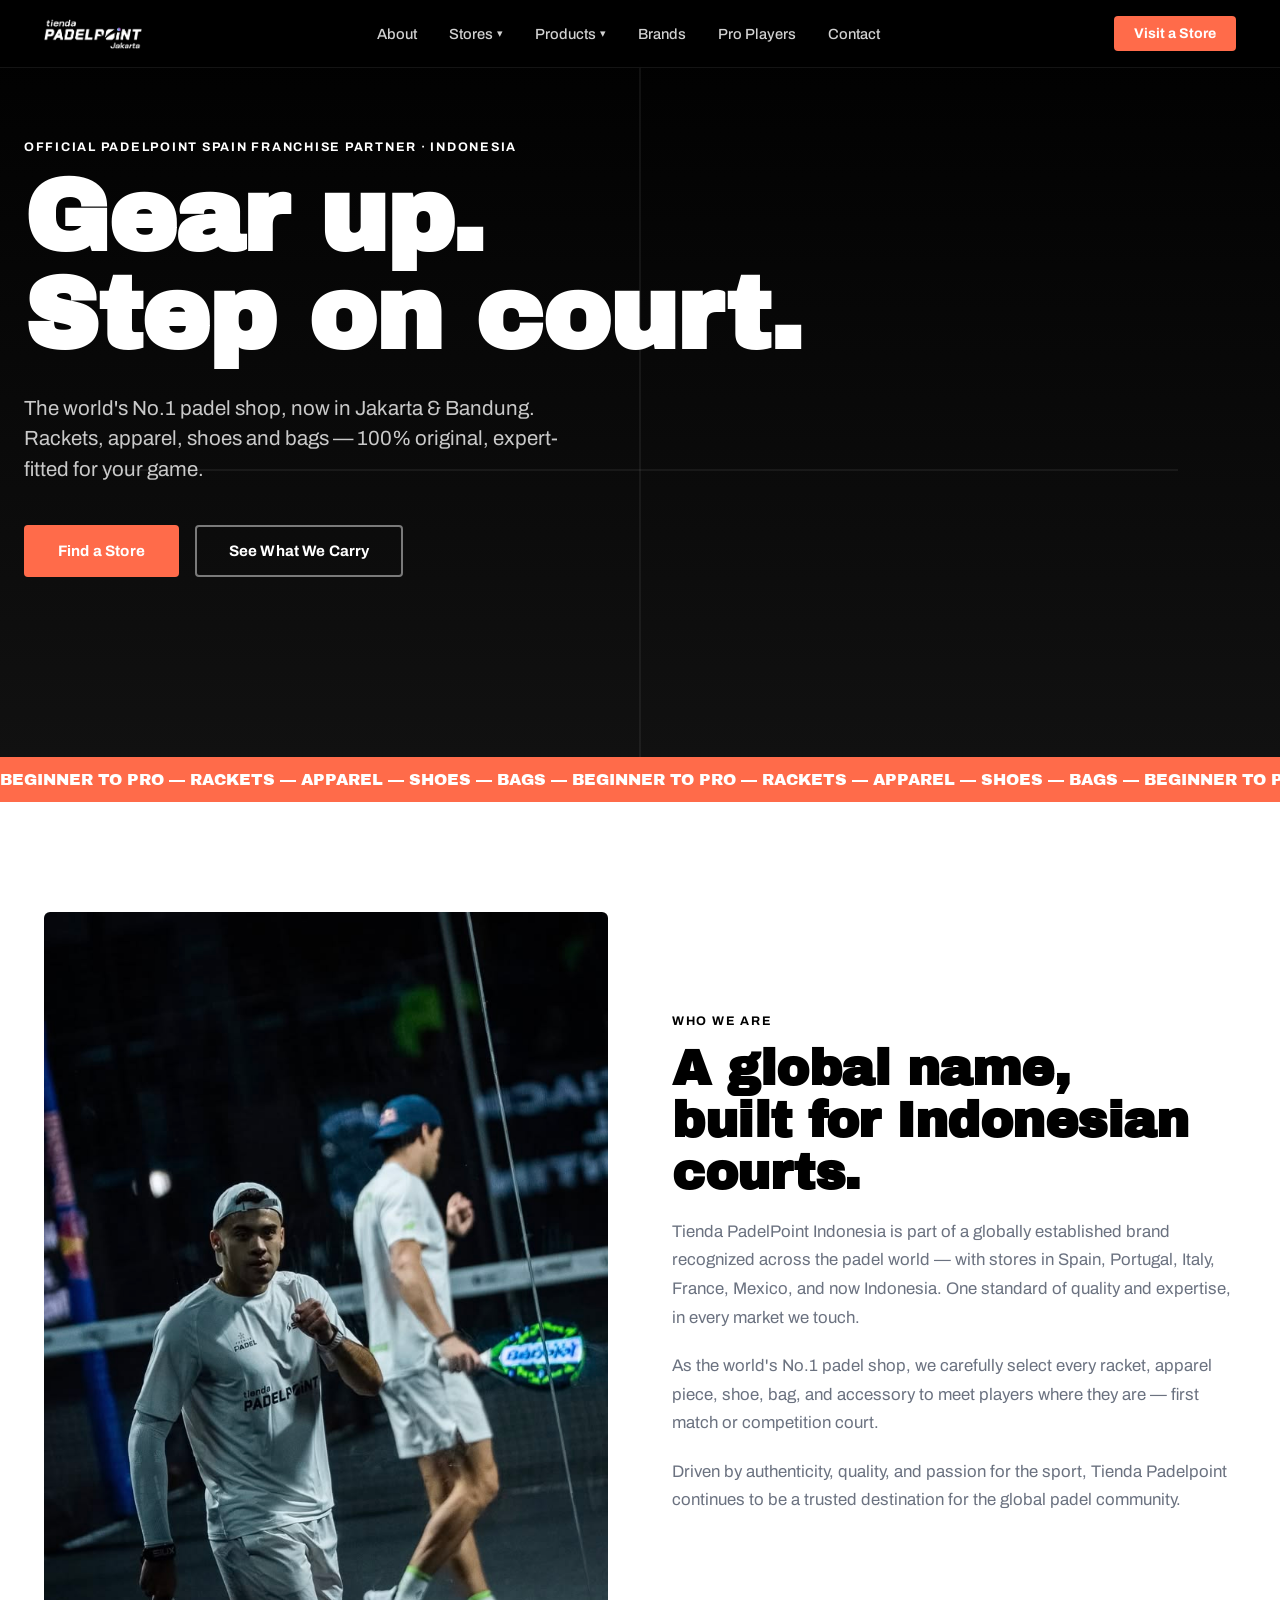
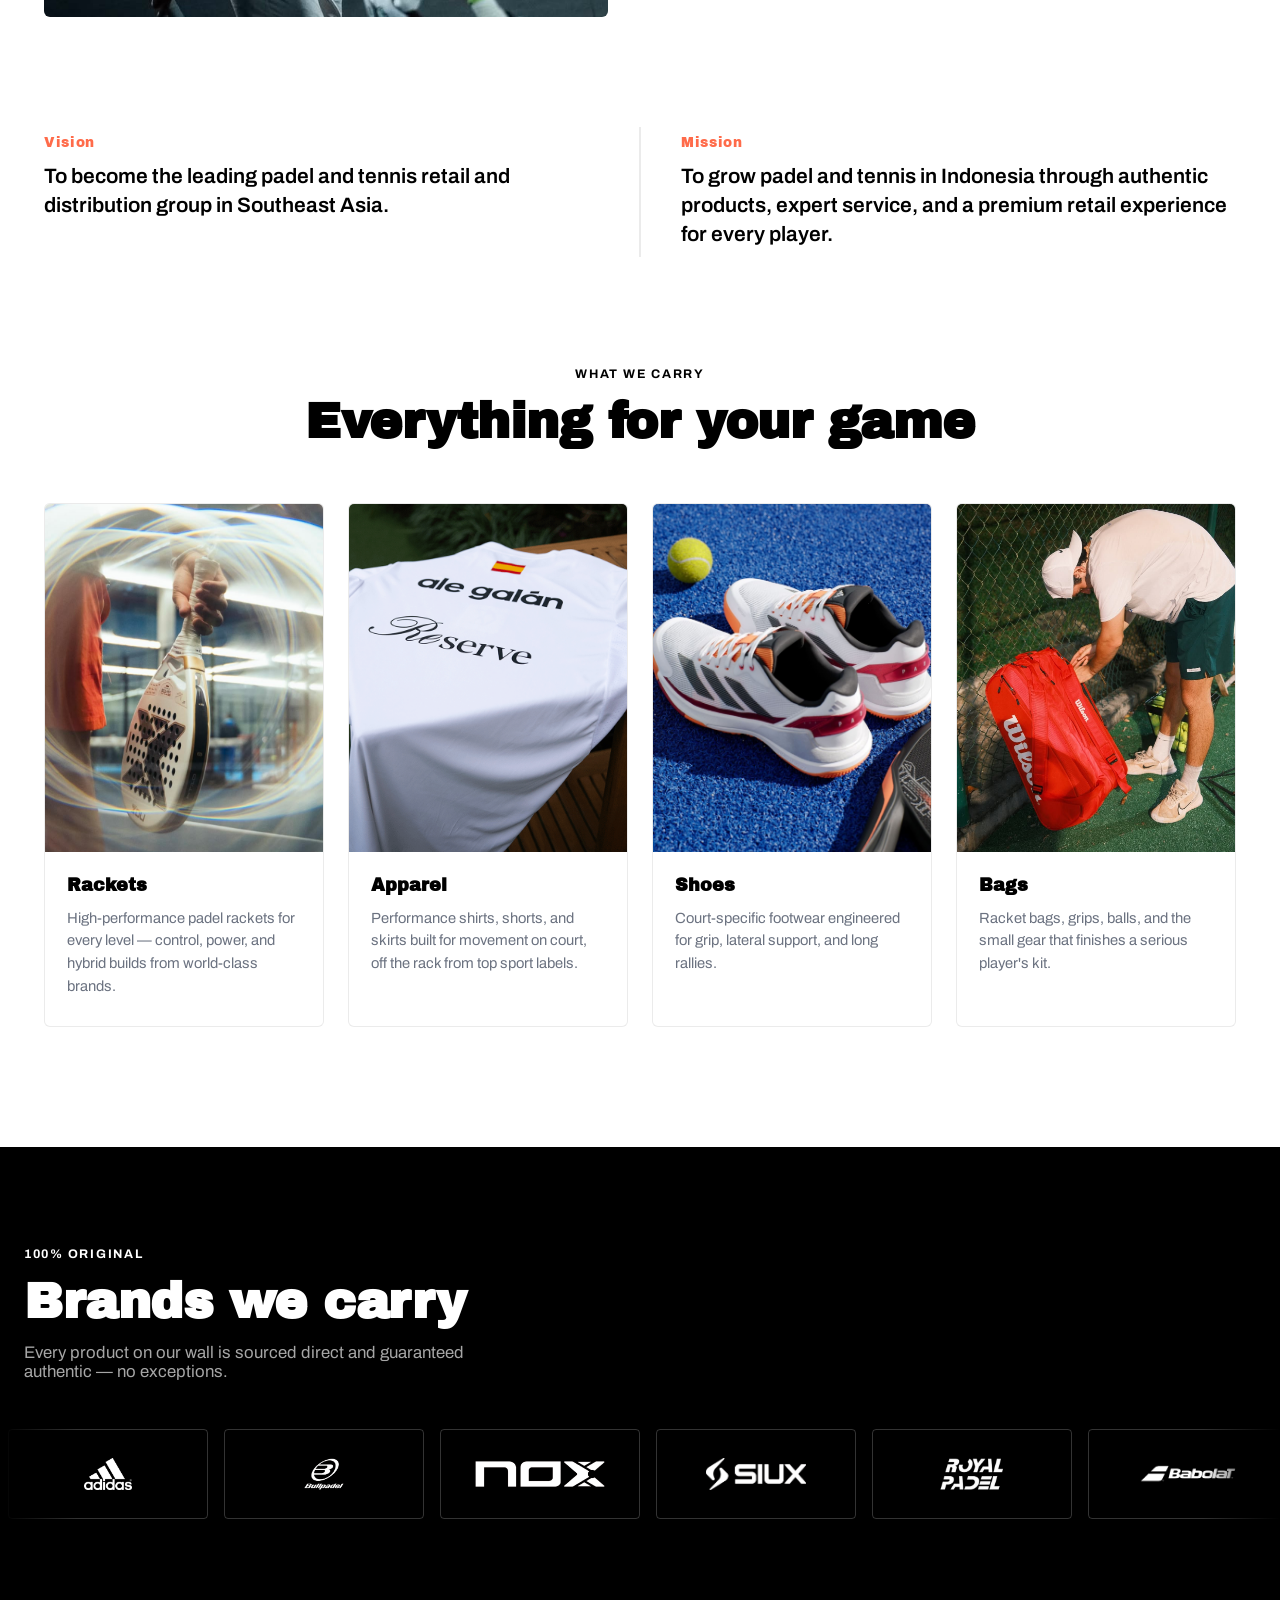
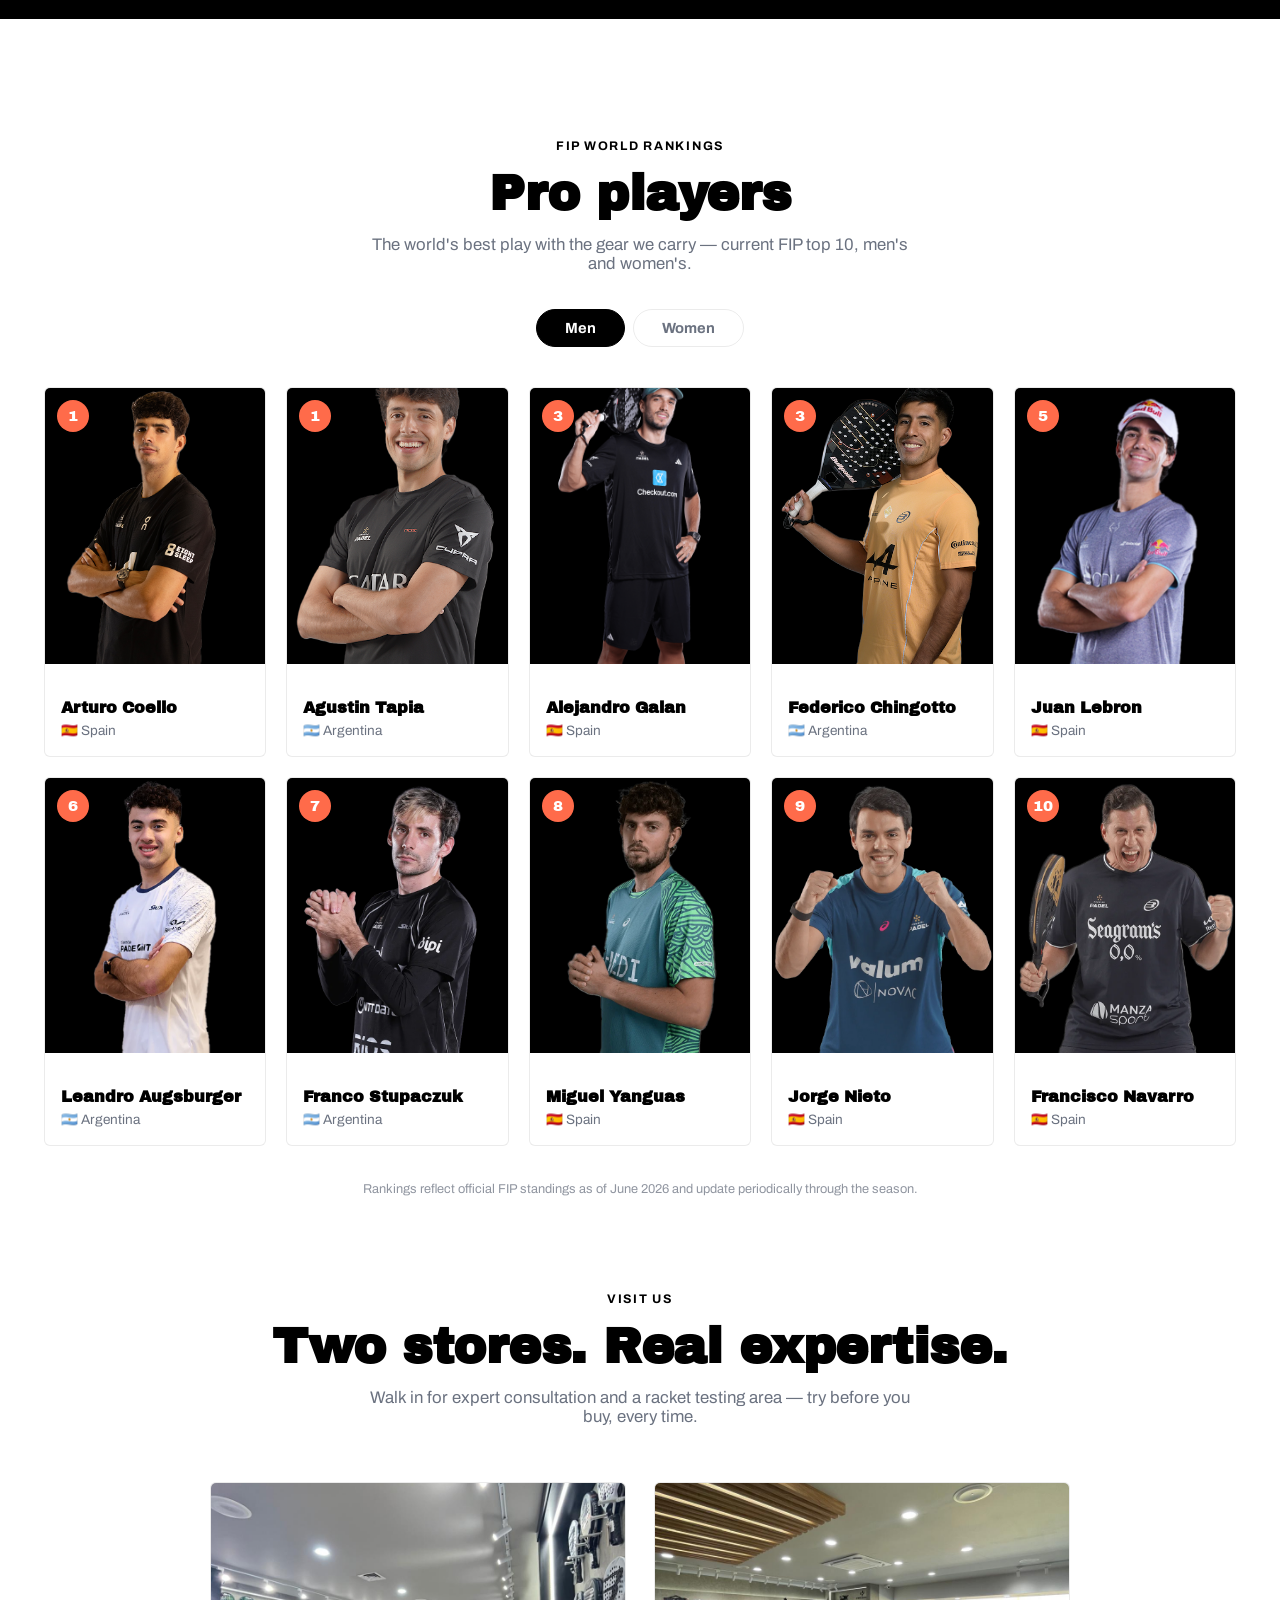
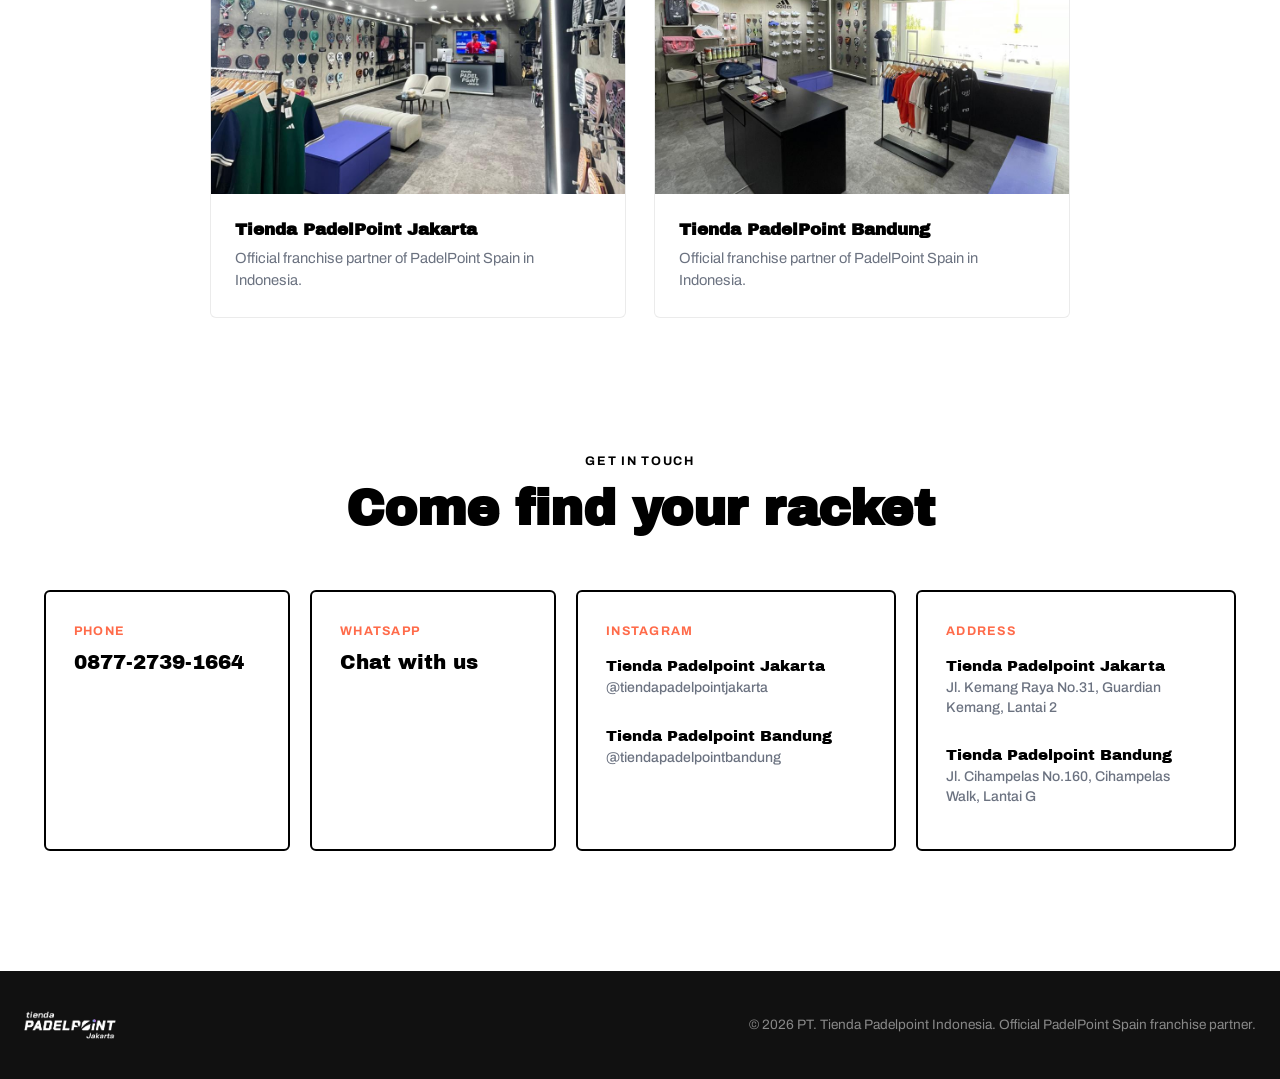
==== index.html @ 992c45e7 "Add Instagram links to contact card Added Instagram contact links for Tienda Padelpoint Jakarta and " ====
<!doctype html>
<html lang="en">
  <head>
    <meta charset="UTF-8" />
    <meta name="viewport" content="width=device-width, initial-scale=1.0" />
    <title>Tienda PadelPoint Indonesia — Premium Padel Gear</title>
    <meta
      name="description"
      content="Tienda PadelPoint Indonesia — world's no.1 padel shop, official PadelPoint Spain franchise partner. Rackets, apparel, shoes & bags. Jakarta & Bandung." />
    <link rel="preconnect" href="https://fonts.googleapis.com" />
    <link rel="preconnect" href="https://fonts.gstatic.com" crossorigin />
    <link
      href="https://fonts.googleapis.com/css2?family=Archivo+Black&family=Archivo:wght@400;500;600;700;800&display=swap"
      rel="stylesheet" />
    <link rel="stylesheet" href="css/style.css?v=3" />
  </head>
  <body>
    <!-- ===== NAV ===== -->
    <header class="nav" id="nav">
      <div class="nav__inner">
        <a href="#top" class="nav__logo">
          <img
            src="images/logo-white.png"
            alt="Tienda PadelPoint"
            class="nav__logo-img"
            width="98"
            height="30"
            style="height: 30px; width: auto" />
        </a>
        <nav class="nav__links">
          <a href="#about">About</a>
          <div class="nav__dropdown">
            <a href="#stores" class="nav__dropdown-trigger"
              >Stores <span class="nav__caret">▾</span></a
            >
            <div class="nav__dropdown-menu">
              <a href="#stores">Jakarta</a>
              <a href="#stores">Bandung</a>
            </div>
          </div>
          <div class="nav__dropdown">
            <a href="#products" class="nav__dropdown-trigger"
              >Products <span class="nav__caret">▾</span></a
            >
            <div class="nav__dropdown-menu">
              <a href="products.html?cat=rackets">Rackets</a>
              <a href="products.html?cat=shoes">Shoes</a>
              <a href="products.html?cat=apparel">Apparel</a>
              <a href="products.html?cat=bags">Bags</a>
            </div>
          </div>
          <a href="#brands">Brands</a>
          <a href="#players">Pro Players</a>
          <a href="#contact">Contact</a>
        </nav>
        <a href="#contact" class="nav__cta">Visit a Store</a>
        <button class="nav__burger" id="burger" aria-label="Open menu">
          <span></span><span></span><span></span>
        </button>
      </div>
      <div class="nav__mobile" id="navMobile">
        <a href="#about">About</a>
        <span class="nav__mobile-label">Stores</span>
        <a href="#stores" class="nav__mobile-sub">Jakarta</a>
        <a href="#stores" class="nav__mobile-sub">Bandung</a>
        <span class="nav__mobile-label">Products</span>
        <a href="products.html?cat=rackets" class="nav__mobile-sub">Rackets</a>
        <a href="products.html?cat=shoes" class="nav__mobile-sub">Shoes</a>
        <a href="products.html?cat=apparel" class="nav__mobile-sub">Apparel</a>
        <a href="products.html?cat=bags" class="nav__mobile-sub">Bags</a>
        <a href="#brands">Brands</a>
        <a href="#players">Pro Players</a>
        <a href="#contact">Contact</a>
      </div>
    </header>

    <!-- ===== HERO ===== -->
    <section class="hero" id="top">
      <div class="hero__court" aria-hidden="true">
        <div class="court-line court-line--center"></div>
        <div class="court-line court-line--service"></div>
      </div>
      <div class="hero__inner">
        <p class="eyebrow eyebrow--light">
          Official PadelPoint Spain Franchise Partner · Indonesia
        </p>
        <h1 class="hero__title">Gear up.<br />Step on court.</h1>
        <p class="hero__sub">
          The world's No.1 padel shop, now in Jakarta &amp; Bandung. Rackets,
          apparel, shoes and bags — 100% original, expert-fitted for your game.
        </p>
        <div class="hero__ctas">
          <a href="#stores" class="btn btn--primary">Find a Store</a>
          <a href="#products" class="btn btn--ghost">See What We Carry</a>
        </div>
      </div>
    </section>

    <!-- ===== MARQUEE DIVIDER ===== -->
    <div class="marquee">
      <div class="marquee__track" id="marqueeTrack">
        <div class="marquee__group">
          <span>BEGINNER&nbsp;TO&nbsp;PRO&nbsp;—&nbsp;</span>
          <span>RACKETS&nbsp;—&nbsp;</span>
          <span>APPAREL&nbsp;—&nbsp;</span>
          <span>SHOES&nbsp;—&nbsp;</span>
          <span>BAGS&nbsp;—&nbsp;</span>
        </div>
      </div>
    </div>

    <!-- ===== ABOUT ===== -->
    <section class="about" id="about">
      <div class="about__media">
        <div class="about__img-wrap">
          <img
            src="images/about-1.jpg"
            alt="Padel players embracing on court"
            loading="lazy"
            style="
              width: 100%;
              height: 100%;
              object-fit: cover;
              display: block;
            " />
        </div>
      </div>
      <div class="about__content">
        <p class="eyebrow">Who We Are</p>
        <h2 class="section-title">
          A global name,<br />built for Indonesian courts.
        </h2>
        <p class="about__text">
          Tienda PadelPoint Indonesia is part of a globally established brand
          recognized across the padel world — with stores in Spain, Portugal,
          Italy, France, Mexico, and now Indonesia. One standard of quality and
          expertise, in every market we touch.
        </p>
        <p class="about__text">
          As the world's No.1 padel shop, we carefully select every racket,
          apparel piece, shoe, bag, and accessory to meet players where they are
          — first match or competition court.
        </p>
        <p class="about__text">
          Driven by authenticity, quality, and passion for the sport, Tienda
          Padelpoint continues to be a trusted destination for the global padel
          community.
        </p>
      </div>
    </section>

    <!-- ===== VISION / MISSION ===== -->
    <section class="vm">
      <div class="vm__card">
        <span class="vm__tag">Vision</span>
        <p>
          To become the leading padel and tennis retail and distribution group
          in Southeast Asia.
        </p>
      </div>
      <div class="vm__divider" aria-hidden="true"></div>
      <div class="vm__card">
        <span class="vm__tag">Mission</span>
        <p>
          To grow padel and tennis in Indonesia through authentic products,
          expert service, and a premium retail experience for every player.
        </p>
      </div>
    </section>

    <!-- ===== PRODUCTS ===== -->
    <section class="products" id="products">
      <p class="eyebrow eyebrow--center">What We Carry</p>
      <h2 class="section-title section-title--center">
        Everything for your game
      </h2>
      <div class="products__grid">
        <article class="product-card">
          <a href="products.html?cat=rackets" class="product-card__link">
            <div class="product-card__img">
              <img
                src="images/categories/rackets.jpg"
                alt="Padel rackets"
                loading="lazy"
                style="width: 100%; height: 100%; object-fit: cover" />
            </div>
            <div class="product-card__body">
              <h3>Rackets</h3>
              <p>
                High-performance padel rackets for every level — control, power,
                and hybrid builds from world-class brands.
              </p>
            </div>
          </a>
        </article>
        <article class="product-card">
          <a href="products.html?cat=apparel" class="product-card__link">
            <div class="product-card__img">
              <img
                src="images/categories/apparel.jpg"
                alt="Padel apparel"
                loading="lazy"
                style="width: 100%; height: 100%; object-fit: cover" />
            </div>
            <div class="product-card__body">
              <h3>Apparel</h3>
              <p>
                Performance shirts, shorts, and skirts built for movement on
                court, off the rack from top sport labels.
              </p>
            </div>
          </a>
        </article>
        <article class="product-card">
          <a href="products.html?cat=shoes" class="product-card__link">
            <div class="product-card__img">
              <img
                src="images/categories/shoes.jpg"
                alt="Padel shoes"
                loading="lazy"
                style="width: 100%; height: 100%; object-fit: cover" />
            </div>
            <div class="product-card__body">
              <h3>Shoes</h3>
              <p>
                Court-specific footwear engineered for grip, lateral support,
                and long rallies.
              </p>
            </div>
          </a>
        </article>
        <article class="product-card">
          <a href="products.html?cat=bags" class="product-card__link">
            <div class="product-card__img">
              <img
                src="images/categories/bags.jpg"
                alt="Padel bags"
                loading="lazy"
                style="width: 100%; height: 100%; object-fit: cover" />
            </div>
            <div class="product-card__body">
              <h3>Bags</h3>
              <p>
                Racket bags, grips, balls, and the small gear that finishes a
                serious player's kit.
              </p>
            </div>
          </a>
        </article>
      </div>
    </section>

    <!-- ===== BRANDS ===== -->
    <section class="brands" id="brands">
      <div class="brands__content">
        <p class="eyebrow eyebrow--light">100% Original</p>
        <h2 class="section-title section-title--light">Brands we carry</h2>
        <p class="brands__text">
          Every product on our wall is sourced direct and guaranteed authentic —
          no exceptions.
        </p>
      </div>
      <div class="brands__slider">
        <div class="brands__track" id="brandsTrack">
          <div class="brands__group">
            <div class="brand-chip">
              <img
                src="images/brands/adidas.png"
                alt="Adidas"
                width="48"
                height="32"
                style="height: 32px; width: auto; max-width: 130px" />
            </div>
            <div class="brand-chip">
              <img
                src="images/brands/bullpadel.png"
                alt="Bullpadel"
                width="41"
                height="32"
                style="height: 32px; width: auto; max-width: 130px" />
            </div>
            <div class="brand-chip">
              <img
                src="images/brands/nox.png"
                alt="NOX"
                width="152"
                height="32"
                style="height: 32px; width: auto; max-width: 130px" />
            </div>
            <div class="brand-chip">
              <img
                src="images/brands/siux.png"
                alt="SIUX"
                width="100"
                height="32"
                style="height: 32px; width: auto; max-width: 130px" />
            </div>
            <div class="brand-chip">
              <img
                src="images/brands/royalpadel.png"
                alt="Royal Padel"
                width="65"
                height="32"
                style="height: 32px; width: auto; max-width: 130px" />
            </div>
            <div class="brand-chip">
              <img
                src="images/brands/babolat.png"
                alt="Babolat"
                width="199"
                height="32"
                style="height: 32px; width: auto; max-width: 130px" />
            </div>
            <div class="brand-chip">
              <img
                src="images/brands/head.png"
                alt="HEAD"
                width="41"
                height="32"
                style="height: 32px; width: auto; max-width: 130px" />
            </div>
            <div class="brand-chip">
              <img
                src="images/brands/asics.png"
                alt="Asics"
                width="95"
                height="32"
                style="height: 32px; width: auto; max-width: 130px" />
            </div>
            <div class="brand-chip">
              <img
                src="images/brands/tactical.png"
                alt="Tactical"
                width="30"
                height="32"
                style="height: 32px; width: auto; max-width: 130px" />
            </div>
          </div>
        </div>
      </div>
    </section>

    <!-- ===== PRO PLAYERS ===== -->
    <section class="players" id="players">
      <p class="eyebrow eyebrow--center">FIP World Rankings</p>
      <h2 class="section-title section-title--center">Pro players</h2>
      <p class="players__sub">
        The world's best play with the gear we carry — current FIP top 10, men's
        and women's.
      </p>

      <div class="players__tabs" role="tablist" aria-label="Player rankings">
        <button
          class="players__tab players__tab--active"
          role="tab"
          aria-selected="true"
          data-gender="men">
          Men
        </button>
        <button
          class="players__tab"
          role="tab"
          aria-selected="false"
          data-gender="women">
          Women
        </button>
      </div>

      <div class="players__grid" data-panel="men">
        <article class="player-card">
          <span class="player-card__rank">1</span>
          <div class="player-card__photo">
            <img
              src="images/players/coello.png"
              alt="Arturo Coello"
              loading="lazy"
              style="
                width: 100%;
                height: 100%;
                object-fit: cover;
                display: block;
              " />
          </div>
          <div class="player-card__body">
            <span class="player-card__points">21,623 points</span>
            <h3>Arturo Coello</h3>
            <span class="player-card__country">🇪🇸 Spain</span>
          </div>
        </article>
        <article class="player-card">
          <span class="player-card__rank">1</span>
          <div class="player-card__photo">
            <img
              src="images/players/tapia.png"
              alt="Agustin Tapia"
              loading="lazy"
              style="
                width: 100%;
                height: 100%;
                object-fit: cover;
                display: block;
              " />
          </div>
          <div class="player-card__body">
            <span class="player-card__points">21,623 points</span>
            <h3>Agustin Tapia</h3>
            <span class="player-card__country">🇦🇷 Argentina</span>
          </div>
        </article>
        <article class="player-card">
          <span class="player-card__rank">3</span>
          <div class="player-card__photo">
            <img
              src="images/players/galan.png"
              alt="Alejandro Galan"
              loading="lazy"
              style="
                width: 100%;
                height: 100%;
                object-fit: cover;
                display: block;
              " />
          </div>
          <div class="player-card__body">
            <span class="player-card__points">17,626 points</span>
            <h3>Alejandro Galan</h3>
            <span class="player-card__country">🇪🇸 Spain</span>
          </div>
        </article>
        <article class="player-card">
          <span class="player-card__rank">3</span>
          <div class="player-card__photo">
            <img
              src="images/players/chingotto.png"
              alt="Federico Chingotto"
              loading="lazy"
              style="
                width: 100%;
                height: 100%;
                object-fit: cover;
                display: block;
              " />
          </div>
          <div class="player-card__body">
            <span class="player-card__points">17,626 points</span>
            <h3>Federico Chingotto</h3>
            <span class="player-card__country">🇦🇷 Argentina</span>
          </div>
        </article>
        <article class="player-card">
          <span class="player-card__rank">5</span>
          <div class="player-card__photo">
            <img
              src="images/players/lebron.png"
              alt="Juan Lebron"
              loading="lazy"
              style="
                width: 100%;
                height: 100%;
                object-fit: cover;
                display: block;
              " />
          </div>
          <div class="player-card__body">
            <span class="player-card__points">7,800 points</span>
            <h3>Juan Lebron</h3>
            <span class="player-card__country">🇪🇸 Spain</span>
          </div>
        </article>
        <article class="player-card">
          <span class="player-card__rank">6</span>
          <div class="player-card__photo">
            <img
              src="images/players/augsburger.png"
              alt="Leandro Augsburger"
              loading="lazy"
              style="
                width: 100%;
                height: 100%;
                object-fit: cover;
                display: block;
              " />
          </div>
          <div class="player-card__body">
            <span class="player-card__points">7,026 points</span>
            <h3>Leandro Augsburger</h3>
            <span class="player-card__country">🇦🇷 Argentina</span>
          </div>
        </article>
        <article class="player-card">
          <span class="player-card__rank">7</span>
          <div class="player-card__photo">
            <img
              src="images/players/stupaczuk.png"
              alt="Franco Stupaczuk"
              loading="lazy"
              style="
                width: 100%;
                height: 100%;
                object-fit: cover;
                display: block;
              " />
          </div>
          <div class="player-card__body">
            <span class="player-card__points">7,020 points</span>
            <h3>Franco Stupaczuk</h3>
            <span class="player-card__country">🇦🇷 Argentina</span>
          </div>
        </article>
        <article class="player-card">
          <span class="player-card__rank">8</span>
          <div class="player-card__photo">
            <img
              src="images/players/yanguas.png"
              alt="Miguel Yanguas"
              loading="lazy"
              style="
                width: 100%;
                height: 100%;
                object-fit: cover;
                display: block;
              " />
          </div>
          <div class="player-card__body">
            <span class="player-card__points">6,921 points</span>
            <h3>Miguel Yanguas</h3>
            <span class="player-card__country">🇪🇸 Spain</span>
          </div>
        </article>
        <article class="player-card">
          <span class="player-card__rank">9</span>
          <div class="player-card__photo">
            <img
              src="images/players/nieto.png"
              alt="Jorge Nieto"
              loading="lazy"
              style="
                width: 100%;
                height: 100%;
                object-fit: cover;
                display: block;
              " />
          </div>
          <div class="player-card__body">
            <span class="player-card__points">5,946 points</span>
            <h3>Jorge Nieto</h3>
            <span class="player-card__country">🇪🇸 Spain</span>
          </div>
        </article>
        <article class="player-card">
          <span class="player-card__rank">10</span>
          <div class="player-card__photo">
            <img
              src="images/players/navarro.png"
              alt="Francisco Navarro"
              loading="lazy"
              style="
                width: 100%;
                height: 100%;
                object-fit: cover;
                display: block;
              " />
          </div>
          <div class="player-card__body">
            <span class="player-card__points">5,881 points</span>
            <h3>Francisco Navarro</h3>
            <span class="player-card__country">🇪🇸 Spain</span>
          </div>
        </article>
      </div>

      <div class="players__grid" data-panel="women" hidden>
        <article class="player-card">
          <span class="player-card__rank">1</span>
          <div class="player-card__photo">
            <img
              src="images/players/triay.png"
              alt="Gemma Triay Pons"
              loading="lazy"
              style="
                width: 100%;
                height: 100%;
                object-fit: cover;
                display: block;
              " />
          </div>
          <div class="player-card__body">
            <span class="player-card__points">17,723 points</span>
            <h3>Gemma Triay Pons</h3>
            <span class="player-card__country">🇪🇸 Spain</span>
          </div>
        </article>
        <article class="player-card">
          <span class="player-card__rank">1</span>
          <div class="player-card__photo">
            <img
              src="images/players/brea.png"
              alt="Delfina Brea Senesi"
              loading="lazy"
              style="
                width: 100%;
                height: 100%;
                object-fit: cover;
                display: block;
              " />
          </div>
          <div class="player-card__body">
            <span class="player-card__points">17,723 points</span>
            <h3>Delfina Brea Senesi</h3>
            <span class="player-card__country">🇦🇷 Argentina</span>
          </div>
        </article>
        <article class="player-card">
          <span class="player-card__rank">3</span>
          <div class="player-card__photo">
            <img
              src="images/players/gonzalez.png"
              alt="Beatriz Gonzalez Fernandez"
              loading="lazy"
              style="
                width: 100%;
                height: 100%;
                object-fit: cover;
                display: block;
              " />
          </div>
          <div class="player-card__body">
            <span class="player-card__points">14,731 points</span>
            <h3>Beatriz Gonzalez Fernandez</h3>
            <span class="player-card__country">🇪🇸 Spain</span>
          </div>
        </article>
        <article class="player-card">
          <span class="player-card__rank">4</span>
          <div class="player-card__photo">
            <img
              src="images/players/josemaria.png"
              alt="Paula Josemaria Martin"
              loading="lazy"
              style="
                width: 100%;
                height: 100%;
                object-fit: cover;
                display: block;
              " />
          </div>
          <div class="player-card__body">
            <span class="player-card__points">14,026 points</span>
            <h3>Paula Josemaria Martin</h3>
            <span class="player-card__country">🇪🇸 Spain</span>
          </div>
        </article>
        <article class="player-card">
          <span class="player-card__rank">5</span>
          <div class="player-card__photo">
            <img
              src="images/players/sanchez.png"
              alt="Ariana Sanchez Fallada"
              loading="lazy"
              style="
                width: 100%;
                height: 100%;
                object-fit: cover;
                display: block;
              " />
          </div>
          <div class="player-card__body">
            <span class="player-card__points">13,606 points</span>
            <h3>Ariana Sanchez Fallada</h3>
            <span class="player-card__country">🇪🇸 Spain</span>
          </div>
        </article>
        <article class="player-card">
          <span class="player-card__rank">6</span>
          <div class="player-card__photo">
            <img
              src="images/players/fernandez.png"
              alt="Claudia Fernandez Sanchez"
              loading="lazy"
              style="
                width: 100%;
                height: 100%;
                object-fit: cover;
                display: block;
              " />
          </div>
          <div class="player-card__body">
            <span class="player-card__points">11,981 points</span>
            <h3>Claudia Fernandez Sanchez</h3>
            <span class="player-card__country">🇪🇸 Spain</span>
          </div>
        </article>
        <article class="player-card">
          <span class="player-card__rank">7</span>
          <div class="player-card__photo">
            <img
              src="images/players/ustero.png"
              alt="Andrea Ustero Prieto"
              loading="lazy"
              style="
                width: 100%;
                height: 100%;
                object-fit: cover;
                display: block;
              " />
          </div>
          <div class="player-card__body">
            <span class="player-card__points">9,568 points</span>
            <h3>Andrea Ustero Prieto</h3>
            <span class="player-card__country">🇪🇸 Spain</span>
          </div>
        </article>
        <article class="player-card">
          <span class="player-card__rank">8</span>
          <div class="player-card__photo">
            <img
              src="images/players/araujo.png"
              alt="Sofia Araujo"
              loading="lazy"
              style="
                width: 100%;
                height: 100%;
                object-fit: cover;
                display: block;
              " />
          </div>
          <div class="player-card__body">
            <span class="player-card__points">7,566 points</span>
            <h3>Sofia Araujo</h3>
            <span class="player-card__country">🇵🇹 Portugal</span>
          </div>
        </article>
        <article class="player-card">
          <span class="player-card__rank">9</span>
          <div class="player-card__photo">
            <img
              src="images/players/icardo.png"
              alt="Tamara Icardo Alcorisa"
              loading="lazy"
              style="
                width: 100%;
                height: 100%;
                object-fit: cover;
                display: block;
              " />
          </div>
          <div class="player-card__body">
            <span class="player-card__points">6,326 points</span>
            <h3>Tamara Icardo Alcorisa</h3>
            <span class="player-card__country">🇪🇸 Spain</span>
          </div>
        </article>
        <article class="player-card">
          <span class="player-card__rank">10</span>
          <div class="player-card__photo">
            <img
              src="images/players/ortega.png"
              alt="Marta Ortega Gallego"
              loading="lazy"
              style="
                width: 100%;
                height: 100%;
                object-fit: cover;
                display: block;
              " />
          </div>
          <div class="player-card__body">
            <span class="player-card__points">6,236 points</span>
            <h3>Marta Ortega Gallego</h3>
            <span class="player-card__country">🇪🇸 Spain</span>
          </div>
        </article>
      </div>

      <p class="players__footnote">
        Rankings reflect official FIP standings as of June 2026 and update
        periodically through the season.
      </p>
    </section>

    <!-- ===== STORES ===== -->
    <section class="stores" id="stores">
      <p class="eyebrow eyebrow--center">Visit Us</p>
      <h2 class="section-title section-title--center">
        Two stores. Real expertise.
      </h2>
      <p class="stores__sub">
        Walk in for expert consultation and a racket testing area — try before
        you buy, every time.
      </p>

      <div class="stores__grid">
        <article class="store-card">
          <a
            href="https://share.google/f3D1WAiE2I7TZFYsv"
            class="store-card__link"
            target="_blank"
            rel="noopener">
            <div class="store-card__img">
              <img
                src="images/store-jakarta.jpg"
                alt="Tienda PadelPoint Jakarta store interior"
                loading="lazy"
                style="
                  width: 100%;
                  height: 100%;
                  object-fit: cover;
                  display: block;
                " />
            </div>
            <div class="store-card__body">
              <h3>Tienda PadelPoint Jakarta</h3>
              <p>
                Official franchise partner of PadelPoint Spain in Indonesia.
              </p>
            </div>
          </a>
        </article>
        <article class="store-card">
          <a
            href="https://share.google/4iCFO5bCAmXnBnm3p"
            class="store-card__link"
            target="_blank"
            rel="noopener">
            <div class="store-card__img">
              <img
                src="images/store-bandung.jpg"
                alt="Tienda PadelPoint Bandung store interior"
                loading="lazy"
                style="
                  width: 100%;
                  height: 100%;
                  object-fit: cover;
                  display: block;
                " />
            </div>
            <div class="store-card__body">
              <h3>Tienda PadelPoint Bandung</h3>
              <p>
                Official franchise partner of PadelPoint Spain in Indonesia.
              </p>
            </div>
          </a>
        </article>
      </div>
    </section>

    <!-- ===== CONTACT ===== -->
    <section class="contact" id="contact">
      <p class="eyebrow eyebrow--center">Get In Touch</p>
      <h2 class="section-title section-title--center">Come find your racket</h2>
      <div class="contact__grid">
        <a href="tel:0877-2739-1664" class="contact-card">
          <span class="contact-card__label">Phone</span>
          <span class="contact-card__value">0877-2739-1664</span>
        </a>
        <a
          href="https://wa.me/6287727391664"
          class="contact-card"
          target="_blank"
          rel="noopener">
          <span class="contact-card__label">WhatsApp</span>
          <span class="contact-card__value">Chat with us</span>
        </a>
        <div class="contact-card contact-card--multi">
          <span class="contact-card__label">Instagram</span>
          <a
            href="https://www.instagram.com/tiendapadelpointjakarta?igsh=MWpocnp3azR2NzdiYg=="
            class="contact-card__store"
            target="_blank"
            rel="noopener">
            <span class="contact-card__store-name"
              >Tienda Padelpoint Jakarta</span
            >
            <span class="contact-card__value">@tiendapadelpointjakarta</span>
          </a>
          <a
            href="https://www.instagram.com/tiendapadelpointbandung?igsh=MTQ1cGxkcng1OXhvMg=="
            class="contact-card__store"
            target="_blank"
            rel="noopener">
            <span class="contact-card__store-name"
              >Tienda Padelpoint Bandung</span
            >
            <span class="contact-card__value">@tiendapadelpointbandung</span>
          </a>
        </div>
        <div class="contact-card contact-card--multi">
          <span class="contact-card__label">Address</span>
          <div class="contact-card__store">
            <span class="contact-card__store-name"
              >Tienda Padelpoint Jakarta</span
            >
            <span class="contact-card__value"
              >Jl. Kemang Raya No.31, Guardian Kemang, Lantai 2</span
            >
          </div>
          <div class="contact-card__store">
            <span class="contact-card__store-name"
              >Tienda Padelpoint Bandung</span
            >
            <span class="contact-card__value"
              >Jl. Cihampelas No.160, Cihampelas Walk, Lantai G</span
            >
          </div>
        </div>
      </div>
    </section>

    <!-- ===== FOOTER ===== -->
    <footer class="footer">
      <div class="footer__inner">
        <div class="footer__logo">
          <img
            src="images/logo-white.png"
            alt="Tienda PadelPoint"
            width="92"
            height="28"
            style="height: 28px; width: auto" />
        </div>
        <p>
          &copy; 2026 PT. Tienda Padelpoint Indonesia. Official PadelPoint Spain
          franchise partner.
        </p>
      </div>
    </footer>

    <script src="js/main.js"></script>
  </body>
</html>
---- css/style.css ----
/* =========================================================
   TIENDA PADELPOINT — DESIGN TOKENS
   Black #000000 · White #FFFFFF · Gray #6B7280
   Coral #FF6B4A (accent — buttons, marquee, labels, focus ring)
   Display: Archivo Black · Body: Archivo
   ========================================================= */

:root {
  --black: #000000;
  --black-soft: #111111;

  --white: #ffffff;
  --white-soft: #f5f5f5;

  --gray: #6b7280;
  --gray-light: #e5e7eb;

  --line: rgba(0, 0, 0, 0.08);

  --coral: #ff6b4a;

  --font-display: "Archivo Black", sans-serif;
  --font-body: "Archivo", sans-serif;

  --maxw: 1240px;
}

* {
  margin: 0;
  padding: 0;
  box-sizing: border-box;
}

html {
  scroll-behavior: smooth;
}

body {
  font-family: var(--font-body);
  color: var(--black);
  background: var(--white);
  -webkit-font-smoothing: antialiased;
  overflow-x: hidden;
}

img {
  max-width: 100%;
  display: block;
}
a {
  text-decoration: none;
  color: inherit;
}

@media (prefers-reduced-motion: reduce) {
  *:not(.marquee__track, .brands__track),
  *:not(.marquee__track, .brands__track)::before,
  *:not(.marquee__track, .brands__track)::after {
    animation-duration: 0.01ms !important;
    transition-duration: 0.01ms !important;
  }
}

:focus-visible {
  outline: 3px solid var(--coral);
  outline-offset: 2px;
}

/* ---------- shared ---------- */
.eyebrow {
  font-size: 0.78rem;
  font-weight: 700;
  letter-spacing: 0.14em;
  text-transform: uppercase;
  color: var(--black);
  margin-bottom: 14px;
  display: block;
}
.eyebrow--center {
  text-align: center;
}
.eyebrow--light {
  color: var(--white);
}

.section-title {
  font-family: var(--font-display);
  font-size: clamp(2rem, 4.2vw, 3.1rem);
  line-height: 1.05;
  letter-spacing: -0.01em;
  color: var(--black);
}
.section-title--center {
  text-align: center;
  max-width: 760px;
  margin: 0 auto 16px;
}
.section-title--light {
  color: #fff;
}

.btn {
  display: inline-flex;
  align-items: center;
  justify-content: center;
  padding: 16px 32px;
  font-weight: 700;
  font-size: 0.95rem;
  letter-spacing: 0.01em;
  border-radius: 4px;
  transition:
    transform 0.18s ease,
    box-shadow 0.18s ease,
    background 0.18s ease;
  border: 2px solid transparent;
}
.btn--primary {
  background: var(--coral);
  color: #fff;
}
.btn--primary:hover {
  transform: translateY(-2px);
  box-shadow: 0 10px 24px rgba(255, 107, 74, 0.35);
}
.btn--ghost {
  border-color: rgba(255, 255, 255, 0.45);
  color: #fff;
}
.btn--ghost:hover {
  border-color: #fff;
  background: rgba(255, 255, 255, 0.08);
}

/* ---------- nav ---------- */
.nav {
  position: fixed;
  top: 0;
  left: 0;
  right: 0;
  z-index: 100;
  background: rgba(0, 0, 0, 0.88);
  backdrop-filter: blur(10px);
  border-bottom: 1px solid rgba(255, 255, 255, 0.08);
}
.nav__inner {
  max-width: var(--maxw);
  margin: 0 auto;
  display: flex;
  align-items: center;
  justify-content: space-between;
  padding: 16px 24px;
}
.nav__logo {
  display: flex;
  align-items: center;
}
.nav__logo-img {
  height: 30px;
  width: auto;
}
.nav__links {
  display: flex;
  gap: 32px;
  align-items: center;
}
.nav__links > a {
  color: rgba(255, 255, 255, 0.82);
  font-size: 0.92rem;
  font-weight: 500;
  transition: color 0.15s ease;
}
.nav__links > a:hover {
  color: var(--white);
}
.nav__dropdown {
  position: relative;
}
.nav__dropdown-trigger {
  display: flex;
  align-items: center;
  gap: 4px;
  color: rgba(255, 255, 255, 0.82);
  font-size: 0.92rem;
  font-weight: 500;
  transition: color 0.15s ease;
  cursor: pointer;
}
.nav__dropdown-trigger:hover {
  color: var(--white);
}
.nav__caret {
  font-size: 0.7rem;
  transition: transform 0.2s ease;
}
.nav__dropdown:hover .nav__caret {
  transform: rotate(180deg);
}
.nav__dropdown-menu {
  position: absolute;
  top: 100%;
  left: 50%;
  transform: translateX(-50%) translateY(4px);
  background: var(--black-soft);
  border: 1px solid rgba(255, 255, 255, 0.1);
  border-radius: 6px;
  padding: 8px;
  min-width: 160px;
  opacity: 0;
  visibility: hidden;
  transition:
    opacity 0.15s ease,
    transform 0.15s ease,
    visibility 0.15s ease;
  box-shadow: 0 12px 28px rgba(0, 0, 0, 0.35);
}
.nav__dropdown:hover .nav__dropdown-menu,
.nav__dropdown:focus-within .nav__dropdown-menu {
  opacity: 1;
  visibility: visible;
  transform: translateX(-50%) translateY(0);
}
.nav__dropdown-menu a {
  display: block;
  padding: 9px 14px;
  border-radius: 4px;
  font-size: 0.88rem;
  color: rgba(255, 255, 255, 0.78);
  white-space: nowrap;
  transition:
    background 0.15s ease,
    color 0.15s ease;
}
.nav__dropdown-menu a:hover {
  background: rgba(255, 255, 255, 0.08);
  color: #ffffff;
}
.nav__cta {
  background: var(--coral);
  color: #fff;
  padding: 10px 20px;
  border-radius: 4px;
  font-weight: 700;
  font-size: 0.88rem;
  transition: transform 0.15s ease;
}
.nav__cta:hover {
  transform: translateY(-1px);
}
.nav__mobile-label {
  display: block;
  color: rgba(255, 255, 255, 0.4);
  font-size: 0.72rem;
  font-weight: 700;
  letter-spacing: 0.08em;
  text-transform: uppercase;
  padding: 14px 0 4px;
}
.nav__mobile-sub {
  padding-left: 14px !important;
  font-size: 0.9rem !important;
  color: rgba(255, 255, 255, 0.65) !important;
}
.nav__burger {
  display: none;
  flex-direction: column;
  gap: 5px;
  background: none;
  border: none;
  cursor: pointer;
  padding: 8px;
}
.nav__burger span {
  width: 24px;
  height: 2px;
  background: #fff;
  display: block;
}
.nav__mobile {
  display: none;
  flex-direction: column;
  background: var(--black-soft);
  padding: 8px 24px 20px;
}
.nav__mobile a {
  color: #fff;
  padding: 12px 0;
  border-bottom: 1px solid rgba(255, 255, 255, 0.08);
  font-weight: 500;
}
.nav__mobile.open {
  display: flex;
}

@media (max-width: 860px) {
  .nav__links,
  .nav__cta {
    display: none;
  }
  .nav__burger {
    display: flex;
  }
}
@media (max-width: 420px) {
  .nav__logo-img {
    height: 24px;
  }
}

/* ---------- hero ---------- */
.hero {
  position: relative;
  background: linear-gradient(180deg, #000000 0%, #111111 100%);
  min-height: 70vh;
  display: flex;
  align-items: center;
  padding: 140px 24px 100px;
  overflow: hidden;
}
.hero__court {
  position: absolute;
  inset: 0;
  pointer-events: none;
  opacity: 0.5;
}
.court-line {
  position: absolute;
  background: rgba(255, 255, 255, 0.12);
}
.court-line--center {
  left: 50%;
  top: 0;
  bottom: 0;
  width: 2px;
  transform: translateX(-50%);
}
.court-line--service {
  left: 8%;
  right: 8%;
  top: 62%;
  height: 2px;
}
.hero__inner {
  position: relative;
  max-width: var(--maxw);
  margin: 0 auto;
  width: 100%;
  color: #fff;
}
.hero__title {
  font-family: var(--font-display);
  font-size: clamp(3rem, 9vw, 6.4rem);
  line-height: 0.96;
  letter-spacing: -0.01em;
  margin-bottom: 28px;
  max-width: 900px;
}
.hero__sub {
  font-size: clamp(1.05rem, 1.6vw, 1.3rem);
  color: rgba(255, 255, 255, 0.78);
  max-width: 560px;
  margin-bottom: 40px;
  line-height: 1.5;
}
.hero__ctas {
  display: flex;
  gap: 16px;
  flex-wrap: wrap;
  margin-bottom: 80px;
}
/* ---------- marquee ---------- */
.marquee {
  background: var(--coral);
  overflow: hidden;
  padding: 14px 0;
}
.marquee__track {
  display: flex;
  white-space: nowrap;
  font-family: var(--font-display);
  font-size: 1rem;
  color: #fff;
  width: max-content;
  will-change: transform;
  backface-visibility: hidden;
  transform: translate3d(0, 0, 0);
  --marquee-distance: -50%;
}
.marquee__track--ready {
  animation: marquee 6s linear infinite;
}
.marquee__group {
  display: flex;
  flex: 0 0 auto;
}
@keyframes marquee {
  from {
    transform: translate3d(0, 0, 0);
  }
  to {
    transform: translate3d(var(--marquee-distance), 0, 0);
  }
}

/* ---------- about ---------- */
.about {
  display: grid;
  grid-template-columns: 1fr 1fr;
  max-width: var(--maxw);
  margin: 0 auto;
  padding: 110px 24px;
  gap: 64px;
  align-items: center;
}
.about__img-wrap {
  border-radius: 6px;
  overflow: hidden;
  aspect-ratio: 4/5;
  background: var(--black);
}
.about__img-wrap img {
  width: 100%;
  height: 100%;
  object-fit: cover;
}
.about__text {
  color: var(--gray);
  font-size: 1.05rem;
  line-height: 1.7;
  margin-top: 20px;
}

@media (max-width: 860px) {
  .about {
    grid-template-columns: 1fr;
    padding: 80px 24px;
  }
}

/* ---------- vision / mission ---------- */
.vm {
  display: grid;
  grid-template-columns: 1fr auto 1fr;
  max-width: var(--maxw);
  margin: 0 auto 110px;
  padding: 0 24px;
  gap: 40px;
}
.vm__card {
  padding: 8px 0;
}
.vm__tag {
  font-family: var(--font-display);
  font-size: 0.85rem;
  color: var(--coral);
  display: block;
  margin-bottom: 12px;
  letter-spacing: 0.05em;
}
.vm__card p {
  font-size: 1.3rem;
  font-weight: 600;
  color: var(--black);
  line-height: 1.4;
}
.vm__divider {
  width: 2px;
  background: var(--line);
}
@media (max-width: 760px) {
  .vm {
    grid-template-columns: 1fr;
    gap: 32px;
  }
  .vm__divider {
    width: 100%;
    height: 2px;
  }
}

/* ---------- products ---------- */
.products {
  max-width: var(--maxw);
  margin: 0 auto;
  padding: 0 24px 120px;
}
.products__grid {
  display: grid;
  grid-template-columns: repeat(4, 1fr);
  gap: 24px;
  margin-top: 56px;
}
.product-card {
  background: var(--white);
  border: 1px solid var(--line);
  border-radius: 6px;
  overflow: hidden;
  transition:
    transform 0.2s ease,
    box-shadow 0.2s ease;
}
.product-card:hover {
  transform: translateY(-4px);
  box-shadow: 0 16px 32px rgba(0, 0, 0, 0.1);
}
.product-card__link {
  display: block;
  color: inherit;
}
.product-card__img {
  aspect-ratio: 4/5;
  background: var(--white-soft);
  overflow: hidden;
}
.product-card__body {
  padding: 24px 22px 28px;
}
.product-card h3 {
  font-family: var(--font-display);
  font-size: 1.1rem;
  color: var(--black);
  margin-bottom: 12px;
}
.product-card p {
  font-size: 0.92rem;
  color: var(--gray);
  line-height: 1.55;
}
@media (max-width: 900px) {
  .products__grid {
    grid-template-columns: 1fr 1fr;
  }
}
@media (max-width: 540px) {
  .products__grid {
    grid-template-columns: 1fr;
  }
}

/* ---------- brands ---------- */
.brands {
  background: var(--black);
  padding: 100px 24px;
}
.brands__content {
  max-width: var(--maxw);
  margin: 0 auto 48px;
}
.brands__text {
  color: rgba(255, 255, 255, 0.65);
  font-size: 1.05rem;
  max-width: 480px;
  margin-top: 16px;
}
.brands__slider {
  margin: 0 -24px;
  overflow: hidden;
  mask-image: linear-gradient(
    90deg,
    transparent,
    #fff 6%,
    #fff 94%,
    transparent
  );
  -webkit-mask-image: linear-gradient(
    90deg,
    transparent,
    #fff 6%,
    #fff 94%,
    transparent
  );
}
.brands__track {
  display: flex;
  width: max-content;
  will-change: transform;
  backface-visibility: hidden;
  transform: translate3d(0, 0, 0);
  --brands-distance: -50%;
}
.brands__track--ready {
  animation: brands-scroll 6s linear infinite;
}
.brands__group {
  display: flex;
  flex: 0 0 auto;
  gap: 16px;
  padding: 0 8px;
}
@keyframes brands-scroll {
  from {
    transform: translate3d(0, 0, 0);
  }
  to {
    transform: translate3d(var(--brands-distance), 0, 0);
  }
}
.brand-chip {
  border: 1px solid rgba(255, 255, 255, 0.2);
  border-radius: 4px;
  padding: 28px 32px;
  display: flex;
  align-items: center;
  justify-content: center;
  width: 200px;
  min-height: 90px;
  flex-shrink: 0;
  transition:
    border-color 0.2s ease,
    background 0.2s ease;
}
.brand-chip img {
  max-height: 32px;
  max-width: 130px;
  width: auto;
  object-fit: contain;
}
.brand-chip:hover {
  border-color: #ffffff;
  background: rgba(255, 255, 255, 0.08);
}
.brands__slider:hover .brands__track--ready {
  animation-play-state: paused;
}

@media (max-width: 640px) {
  .brands__slider {
    margin: 0 -20px;
  }
}

/* ---------- pro players ---------- */
.players {
  max-width: var(--maxw);
  margin: 0 auto;
  padding: 120px 24px 40px;
}
.players__sub {
  text-align: center;
  max-width: 560px;
  margin: 0 auto 36px;
  color: var(--gray);
  font-size: 1.05rem;
}
.players__tabs {
  display: flex;
  justify-content: center;
  gap: 8px;
  margin-bottom: 40px;
}
.players__tab {
  font-family: var(--font-body);
  font-size: 0.92rem;
  font-weight: 700;
  color: var(--gray);
  background: transparent;
  border: 1.5px solid var(--line);
  border-radius: 100px;
  padding: 10px 28px;
  cursor: pointer;
  transition:
    background 0.15s ease,
    border-color 0.15s ease,
    color 0.15s ease;
}
.players__tab:hover {
  border-color: var(--black);
}
.players__tab--active {
  background: var(--black);
  border-color: var(--black);
  color: #fff;
}
.players__grid {
  display: grid;
  grid-template-columns: repeat(5, 1fr);
  gap: 20px;
}
.players__grid[hidden] {
  display: none;
}
.player-card {
  position: relative;
  border-radius: 6px;
  overflow: hidden;
  background: var(--white);
  border: 1px solid var(--line);
  transition:
    transform 0.2s ease,
    box-shadow 0.2s ease;
}
.player-card:hover {
  transform: translateY(-4px);
  box-shadow: 0 16px 32px rgba(0, 0, 0, 0.12);
}
.player-card__rank {
  position: absolute;
  top: 12px;
  left: 12px;
  z-index: 2;
  background: var(--coral);
  color: #fff;
  font-family: var(--font-display);
  font-size: 0.95rem;
  width: 32px;
  height: 32px;
  border-radius: 50%;
  display: flex;
  align-items: center;
  justify-content: center;
}
.player-card__photo {
  aspect-ratio: 4/5;
  background: var(--black);
  overflow: hidden;
}
.player-card__body {
  padding: 18px 16px;
  display: flex;
  flex-direction: column;
  gap: 4px;
}
.player-card__points {
  font-size: 0.72rem;
  font-weight: 700;
  letter-spacing: 0.06em;
  text-transform: uppercase;
  color: var(--white);
}
.player-card__body h3 {
  font-family: var(--font-display);
  font-size: 1rem;
  color: var(--black);
  line-height: 1.25;
}
.player-card__country {
  font-size: 0.85rem;
  color: var(--gray);
}
.players__footnote {
  text-align: center;
  color: var(--gray);
  font-size: 0.8rem;
  margin-top: 36px;
  opacity: 0.75;
}

@media (max-width: 1080px) {
  .players__grid {
    grid-template-columns: repeat(3, 1fr);
  }
}
@media (max-width: 640px) {
  .players__grid {
    grid-template-columns: repeat(2, 1fr);
  }
}

/* ---------- stores ---------- */
.stores {
  max-width: var(--maxw);
  margin: 0 auto;
  padding: 56px 24px 56px;
}
.stores__sub {
  text-align: center;
  max-width: 540px;
  margin: 0 auto 56px;
  color: var(--gray);
  font-size: 1.05rem;
}
.stores__grid {
  display: grid;
  grid-template-columns: repeat(2, 1fr);
  gap: 28px;
  max-width: 860px;
  margin: 0 auto;
}
.store-card {
  border-radius: 6px;
  overflow: hidden;
  background: var(--white);
  border: 1px solid var(--line);
  transition:
    transform 0.2s ease,
    box-shadow 0.2s ease;
}
.store-card:hover {
  transform: translateY(-4px);
  box-shadow: 0 16px 32px rgba(0, 0, 0, 0.1);
}
.store-card__link {
  display: block;
  color: inherit;
}
.store-card__img {
  aspect-ratio: 4/3;
  background: var(--white-soft);
  overflow: hidden;
}
.store-card__img img {
  width: 100%;
  height: 100%;
  object-fit: cover;
}
.store-card__body {
  padding: 26px 24px;
}
.store-card__body h3 {
  font-family: var(--font-display);
  font-size: 1.05rem;
  color: var(--black);
  margin-bottom: 8px;
}
.store-card__body p {
  color: var(--gray);
  font-size: 0.92rem;
  line-height: 1.5;
}

@media (max-width: 900px) {
  .stores__grid {
    grid-template-columns: 1fr;
  }
}
@media (max-width: 640px) {
  .players {
    padding: 80px 24px 24px;
  }
  .stores {
    padding: 40px 24px 40px;
  }
  .contact {
    padding: 40px 24px 80px;
  }
}

/* ---------- contact ---------- */
.contact {
  max-width: var(--maxw);
  margin: 0 auto;
  padding: 80px 24px 120px;
}
.contact__grid {
  display: grid;
  grid-template-columns: 1fr 1fr 1.3fr 1.3fr;
  gap: 20px;
  margin-top: 56px;
}
.contact-card {
  border: 2px solid var(--black);
  border-radius: 6px;
  padding: 32px 28px;
  display: flex;
  flex-direction: column;
  gap: 10px;
  transition:
    background 0.2s ease,
    transform 0.2s ease;
}
.contact-card:not(.contact-card--multi):hover {
  background: var(--black);
  transform: translateY(-3px);
}
.contact-card:not(.contact-card--multi):hover .contact-card__label,
.contact-card:not(.contact-card--multi):hover .contact-card__value {
  color: #fff;
}
.contact-card__label {
  font-size: 0.78rem;
  font-weight: 700;
  letter-spacing: 0.1em;
  text-transform: uppercase;
  color: var(--coral);
}
.contact-card__value {
  font-family: var(--font-display);
  font-size: 1.25rem;
  color: var(--black);
  line-height: 1.4;
}
.contact-card--multi {
  background: var(--white);
}
.contact-card--multi .contact-card__value {
  font-family: var(--font-body);
  font-weight: 600;
  font-size: 1rem;
}
.contact-card__store {
  display: flex;
  flex-direction: column;
  gap: 4px;
  padding: 10px 0;
}
a.contact-card__store {
  padding: 10px 12px;
  margin: 0 -12px;
  border-radius: 4px;
  transition: background 0.15s ease;
}
a.contact-card__store:hover {
  background: var(--white-soft);
}
a.contact-card__store:hover .contact-card__store-name {
  text-decoration: underline;
}
.contact-card__store-name {
  font-family: var(--font-display);
  font-size: 0.95rem;
  color: var(--black);
}
.contact-card__store .contact-card__value {
  font-size: 0.88rem;
  font-weight: 500;
  color: var(--gray);
}

@media (max-width: 1080px) {
  .contact__grid {
    grid-template-columns: 1fr 1fr;
  }
}
@media (max-width: 860px) {
  .contact__grid {
    grid-template-columns: 1fr;
  }
}

/* ---------- shop page ---------- */
.shop-header {
  background: linear-gradient(165deg, var(--black) 0%, var(--black-soft) 100%);
  padding: 160px 24px 48px;
}
.shop-header__inner {
  max-width: var(--maxw);
  margin: 0 auto;
}
.shop-header__title {
  font-family: var(--font-display);
  font-size: clamp(2rem, 4vw, 2.8rem);
  color: #fff;
  margin-bottom: 8px;
}
.shop-header__sub {
  color: rgba(255, 255, 255, 0.65);
  font-size: 0.95rem;
}
.shop-header__note {
  color: var(--white);
  font-size: 0.85rem;
  margin-top: 10px;
  font-weight: 600;
}

.shop-filters {
  background: var(--white);
  border-bottom: 1px solid var(--line);
  position: sticky;
  top: 0;
  z-index: 50;
}
.shop-filters__inner {
  max-width: var(--maxw);
  margin: 0 auto;
  padding: 16px 24px;
  display: flex;
  align-items: center;
  justify-content: space-between;
  gap: 20px;
  flex-wrap: wrap;
}
.shop-filters__group {
  display: flex;
  gap: 10px;
  flex-wrap: wrap;
}
.filter-chip {
  font-family: var(--font-body);
  font-size: 0.88rem;
  font-weight: 600;
  color: var(--black);
  background: transparent;
  border: 1.5px solid var(--line);
  border-radius: 100px;
  padding: 9px 18px;
  cursor: pointer;
  transition:
    background 0.15s ease,
    border-color 0.15s ease,
    color 0.15s ease;
}
.filter-chip:hover {
  border-color: var(--black);
}
.filter-chip--active {
  background: var(--black);
  border-color: var(--black);
  color: #fff;
}
.shop-filters__sort {
  font-family: var(--font-body);
  font-size: 0.88rem;
  font-weight: 600;
  color: var(--black);
  background: #fff;
  border: 1.5px solid var(--line);
  border-radius: 6px;
  padding: 9px 14px;
  cursor: pointer;
}

.shop-grid-section {
  max-width: var(--maxw);
  margin: 0 auto;
  padding: 48px 24px 120px;
  min-height: 40vh;
}
.shop-grid {
  display: grid;
  grid-template-columns: repeat(4, 1fr);
  gap: 24px;
}
.shop-card {
  background: var(--white);
  border: 1px solid var(--line);
  border-radius: 6px;
  overflow: hidden;
  transition:
    transform 0.25s ease,
    box-shadow 0.25s ease;
}
.shop-card:hover {
  transform: translateY(-6px);
  box-shadow: 0 20px 40px rgba(0, 0, 0, 0.08);
}
.shop-card__img {
  aspect-ratio: 1/1;
  background: var(--white);
}
.shop-card__body {
  padding: 16px;
  display: flex;
  flex-direction: column;
  gap: 4px;
}
.shop-card__brand {
  color: var(--gray);
  font-size: 0.72rem;
  font-weight: 700;
  letter-spacing: 0.12em;
  text-transform: uppercase;
}
.shop-card__name {
  font-family: var(--font-body);
  font-weight: 700;
  font-size: 0.95rem;
  color: var(--black);
  line-height: 1.3;
  margin-bottom: 2px;
}
.shop-empty {
  text-align: center;
  color: var(--gray);
  padding: 60px 24px;
  font-size: 1rem;
}

@media (max-width: 1080px) {
  .shop-grid {
    grid-template-columns: repeat(3, 1fr);
  }
}
@media (max-width: 760px) {
  .shop-grid {
    grid-template-columns: repeat(2, 1fr);
  }
  .shop-filters__inner {
    flex-direction: column;
    align-items: stretch;
  }
}
@media (max-width: 460px) {
  .shop-grid {
    grid-template-columns: 1fr 1fr;
    gap: 14px;
  }
  .shop-header {
    padding: 140px 20px 36px;
  }
}

/* ---------- footer ---------- */
.footer {
  background: var(--black-soft);
  padding: 40px 24px;
}
.footer__inner {
  max-width: var(--maxw);
  margin: 0 auto;
  display: flex;
  justify-content: space-between;
  align-items: center;
  flex-wrap: wrap;
  gap: 16px;
}
.footer__logo img {
  height: 28px;
  width: auto;
}
.footer p {
  color: rgba(255, 255, 255, 0.5);
  font-size: 0.85rem;
}
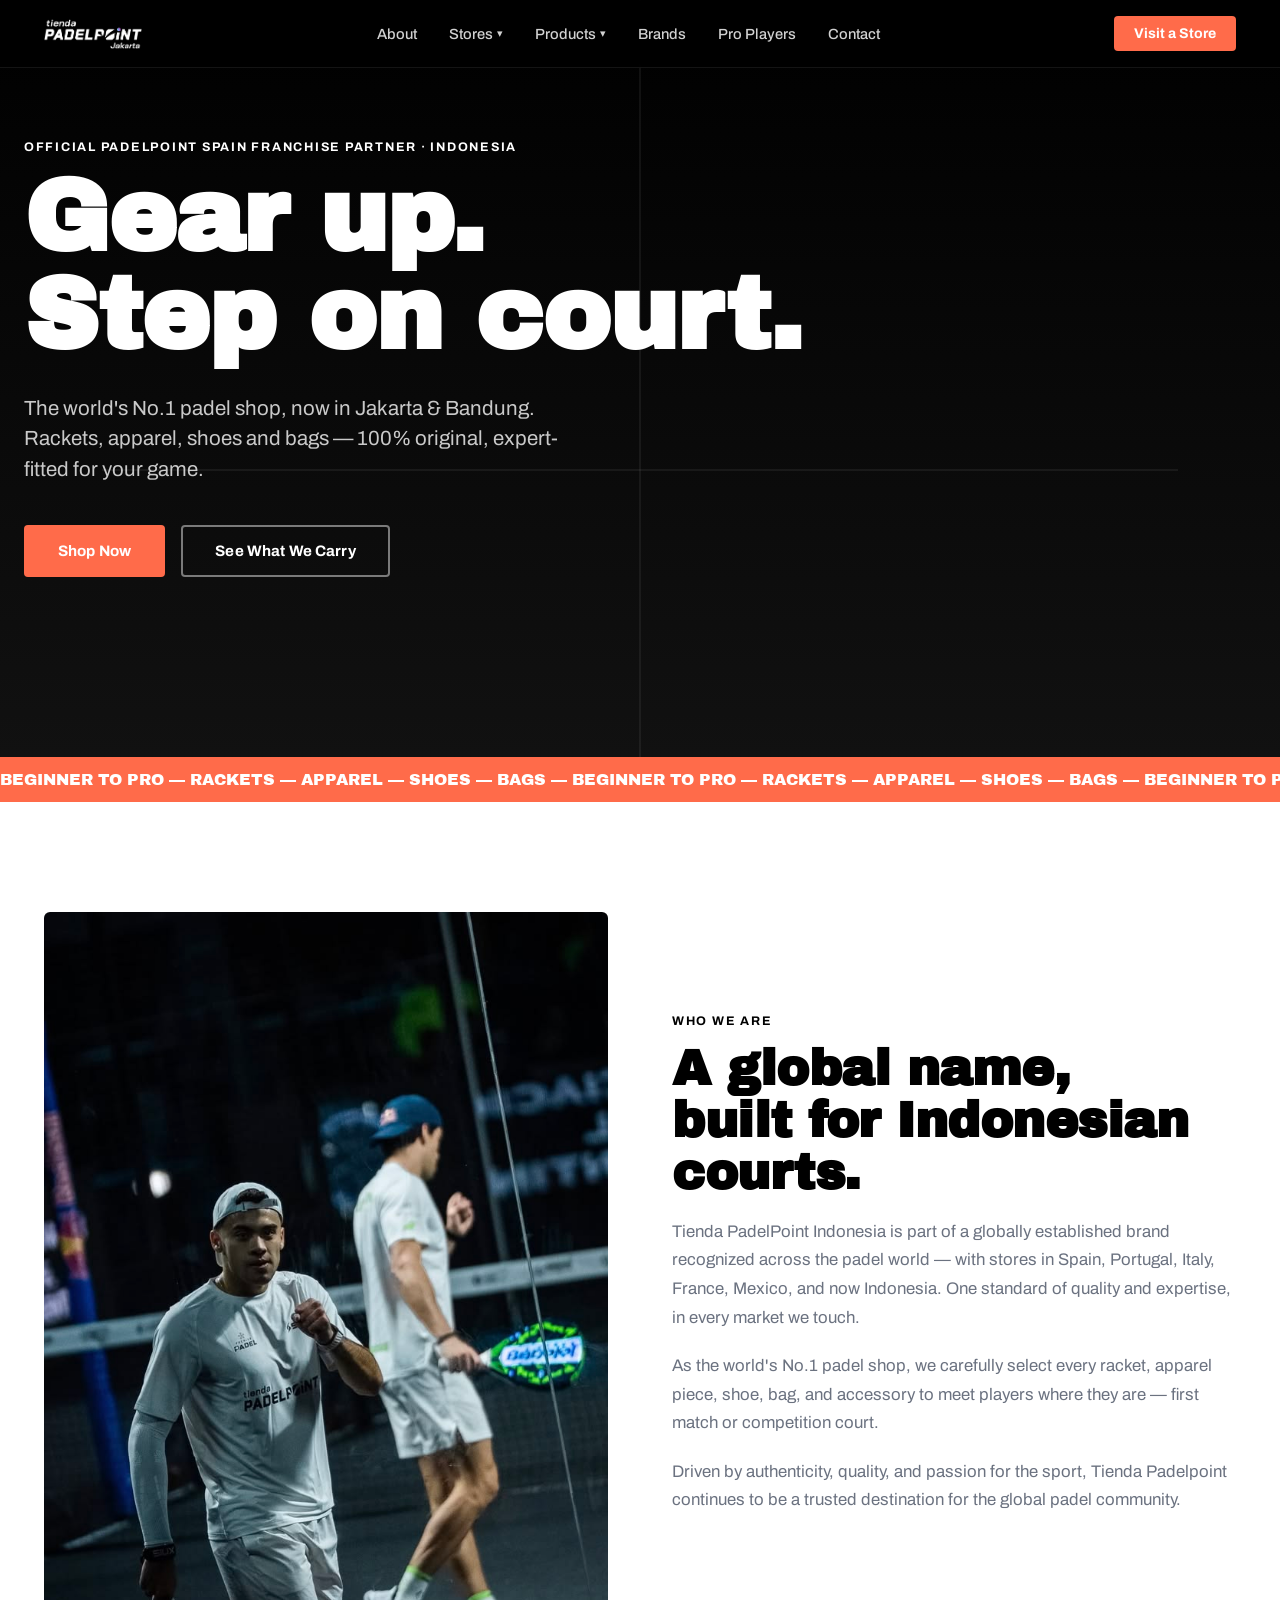
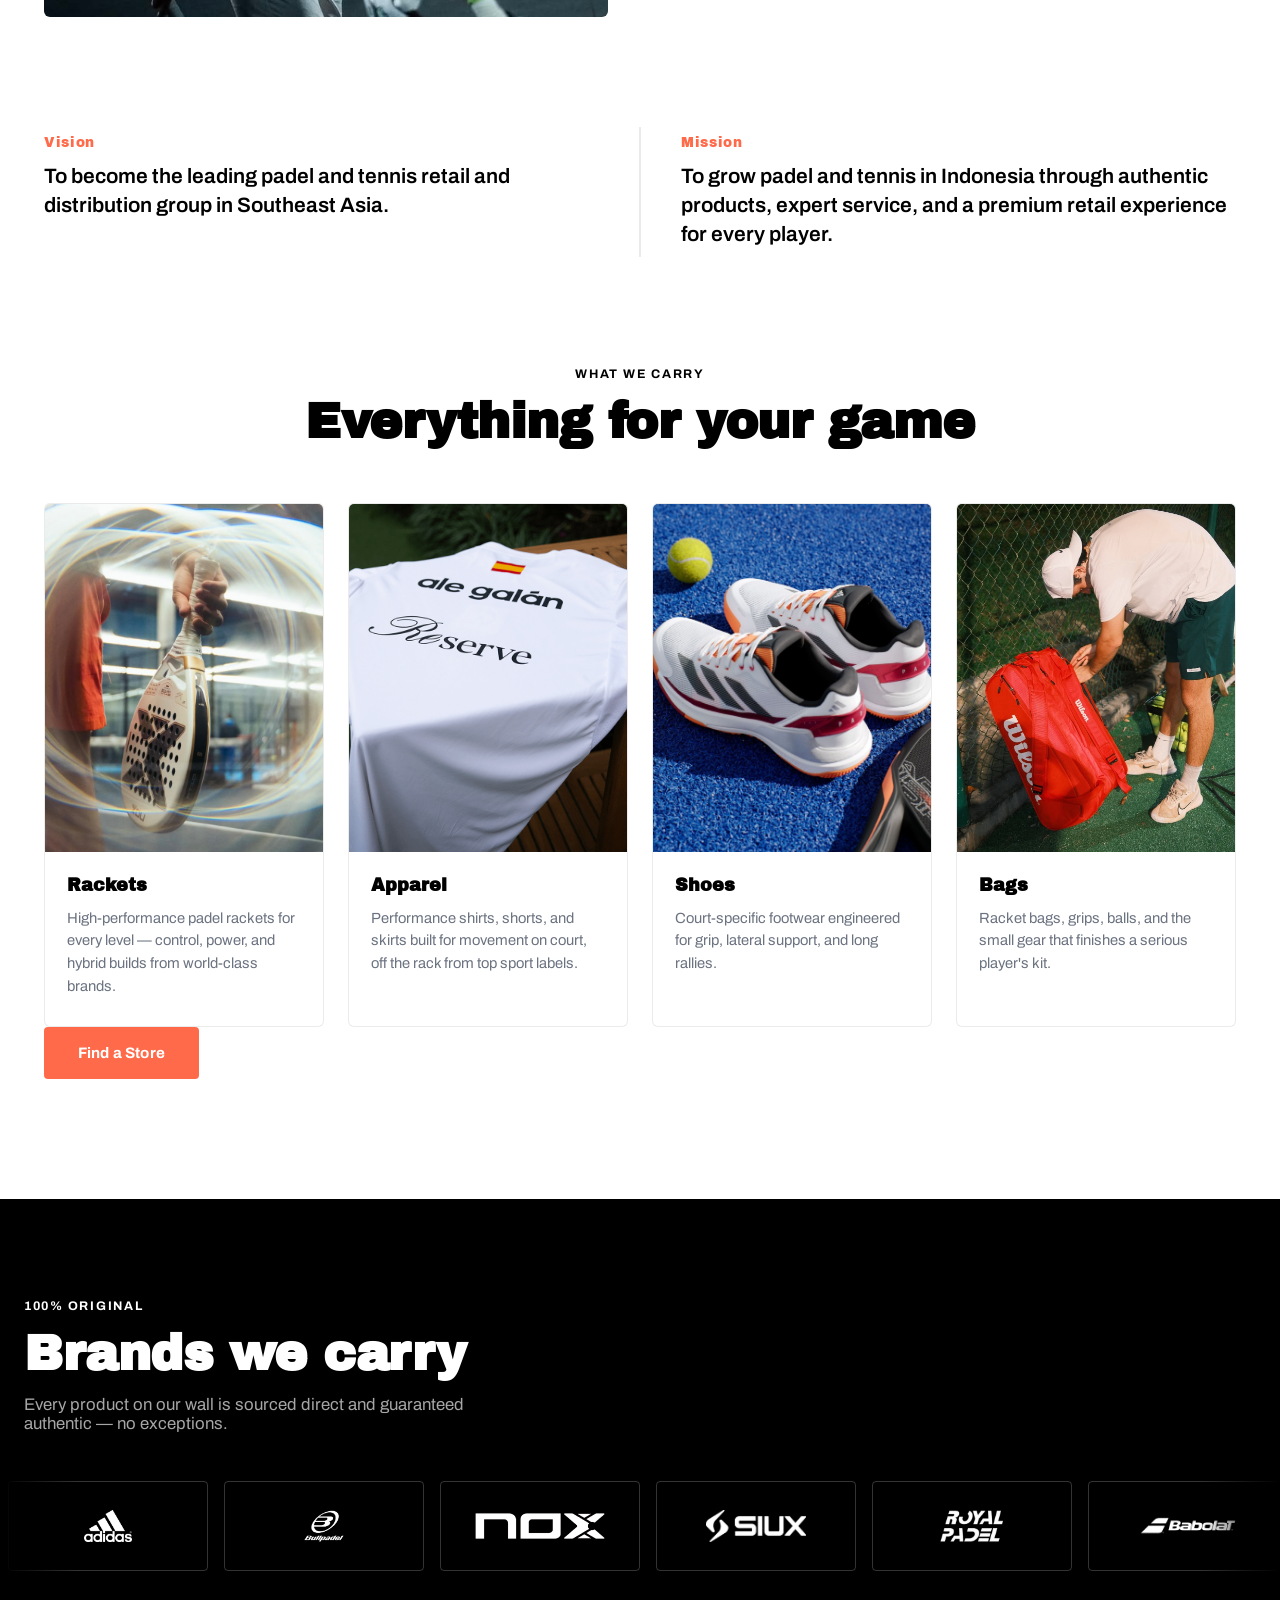
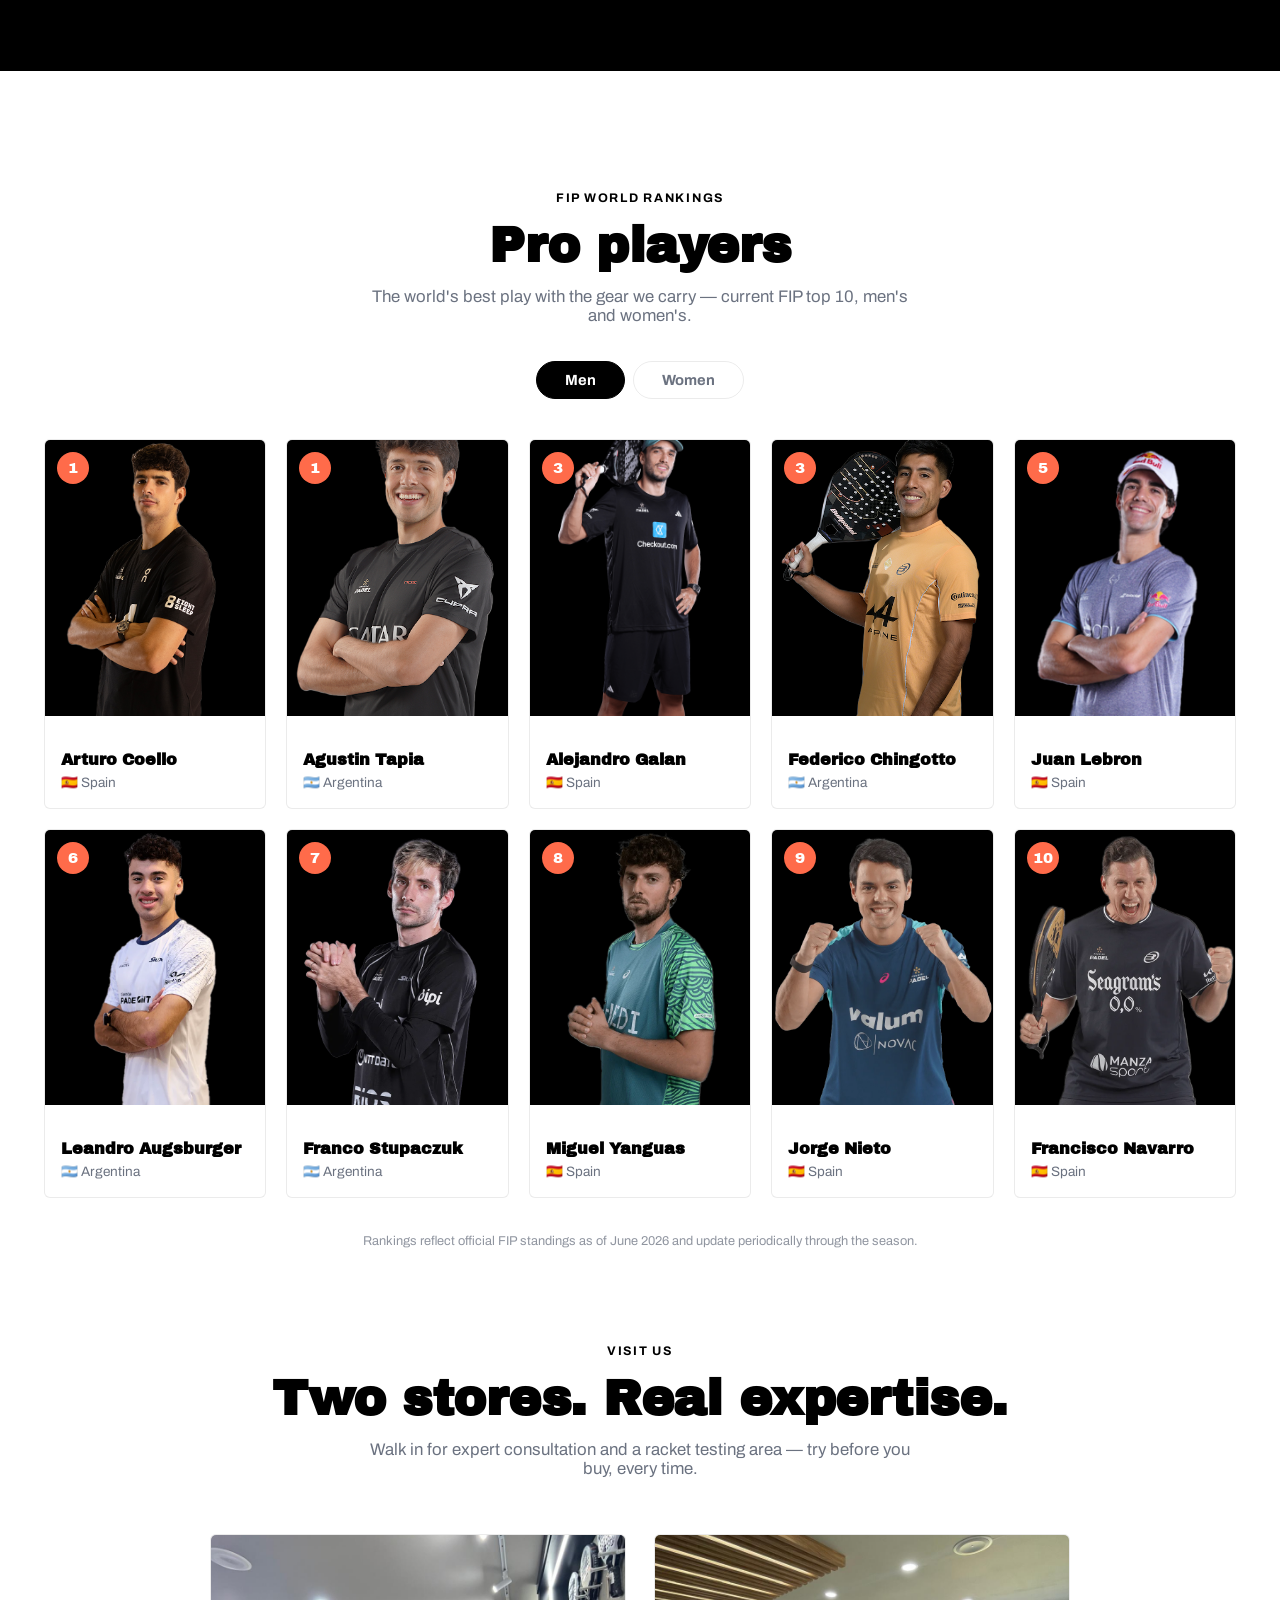
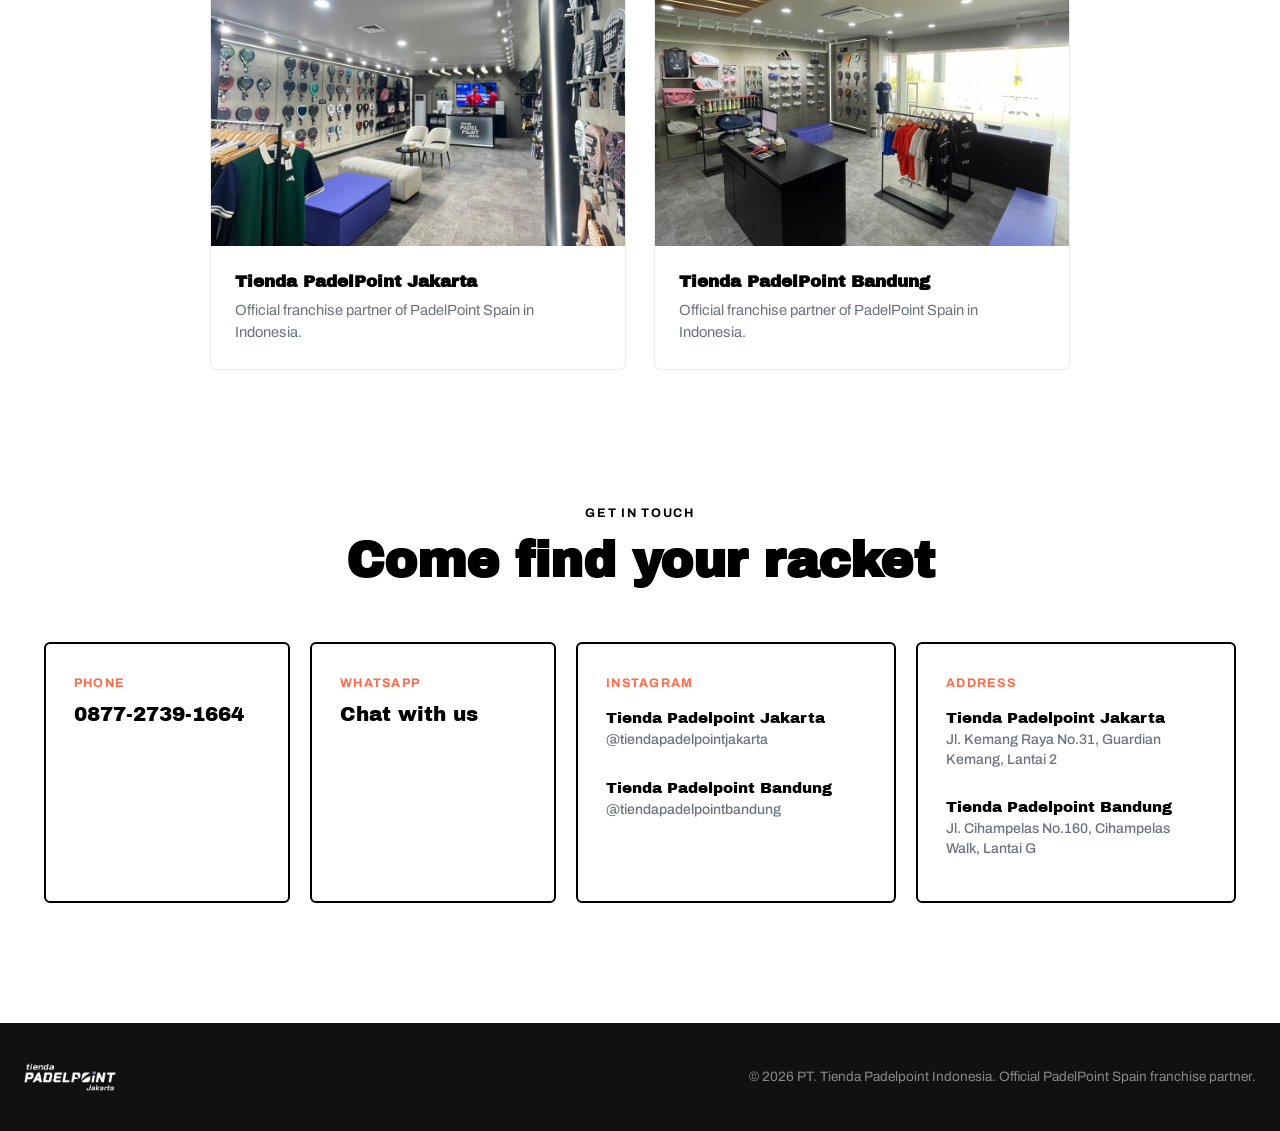
==== commit dac470fa: "Add 'Shop Now' and 'Find a Store' buttons Updated call-to-action buttons to include a 'Shop Now' lin" ====
--- a/index.html
+++ b/index.html
@@ -90,7 +90,13 @@
           apparel, shoes and bags — 100% original, expert-fitted for your game.
         </p>
         <div class="hero__ctas">
-          <a href="#stores" class="btn btn--primary">Find a Store</a>
+          <a
+            href="https://wa.me/6287727391664"
+            class="btn btn--primary"
+            target="_blank"
+            rel="noopener"
+            >Shop Now</a
+          >
           <a href="#products" class="btn btn--ghost">See What We Carry</a>
         </div>
       </div>
@@ -247,6 +253,9 @@
             </div>
           </a>
         </article>
+      </div>
+      <div class="products__cta">
+        <a href="#stores" class="btn btn--primary">Find a Store</a>
       </div>
     </section>
 
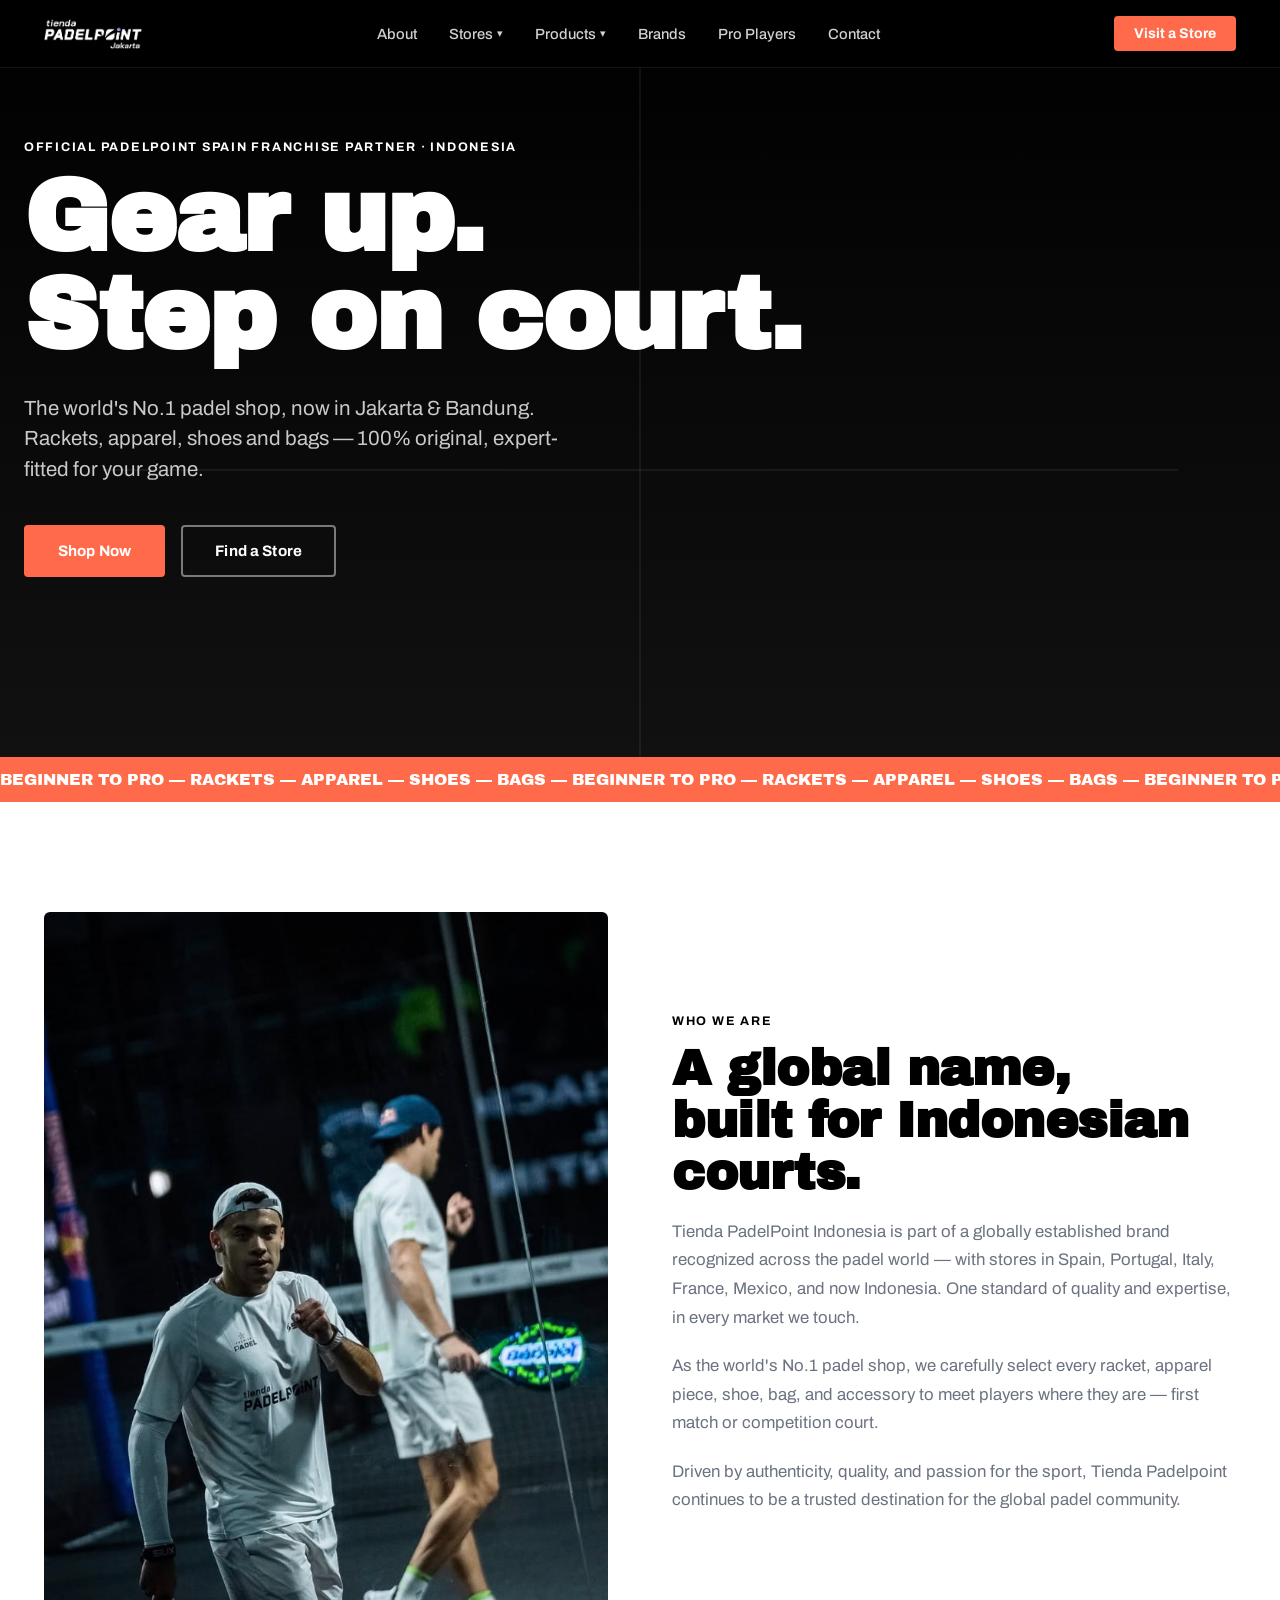
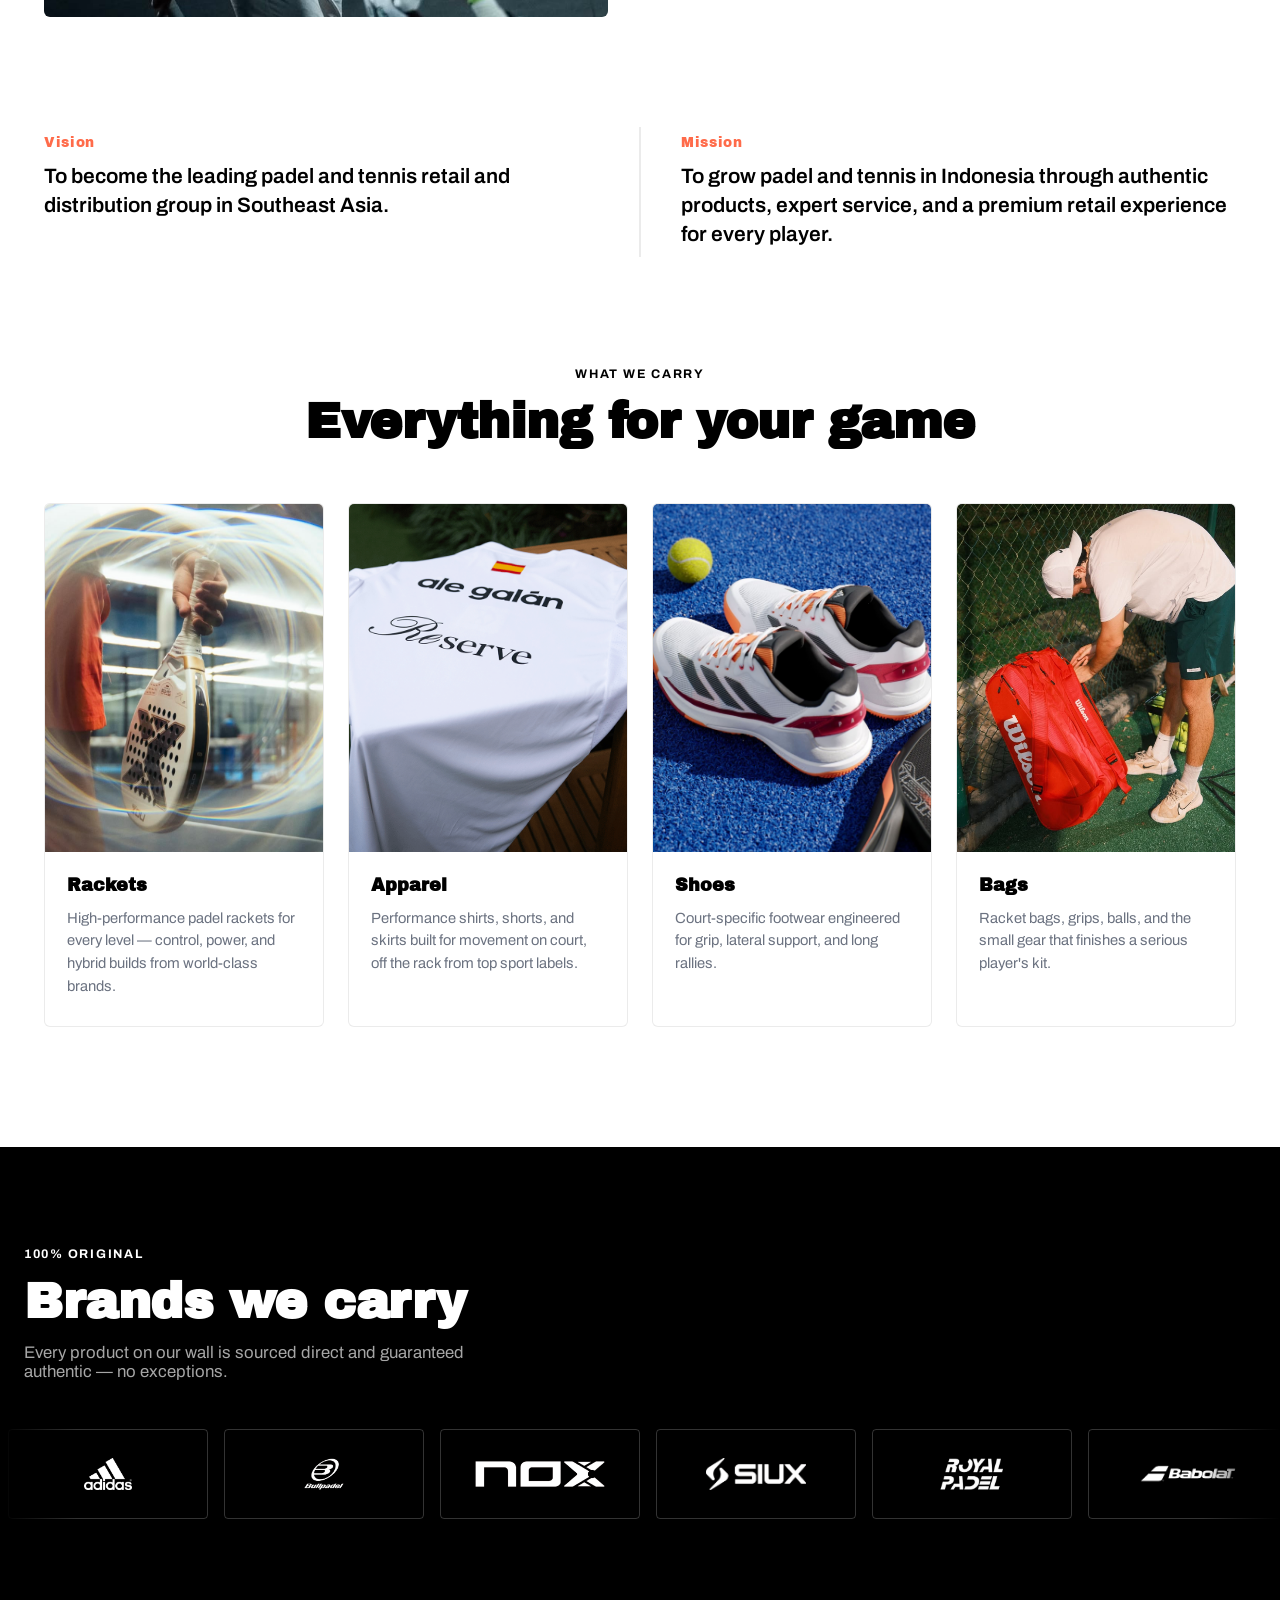
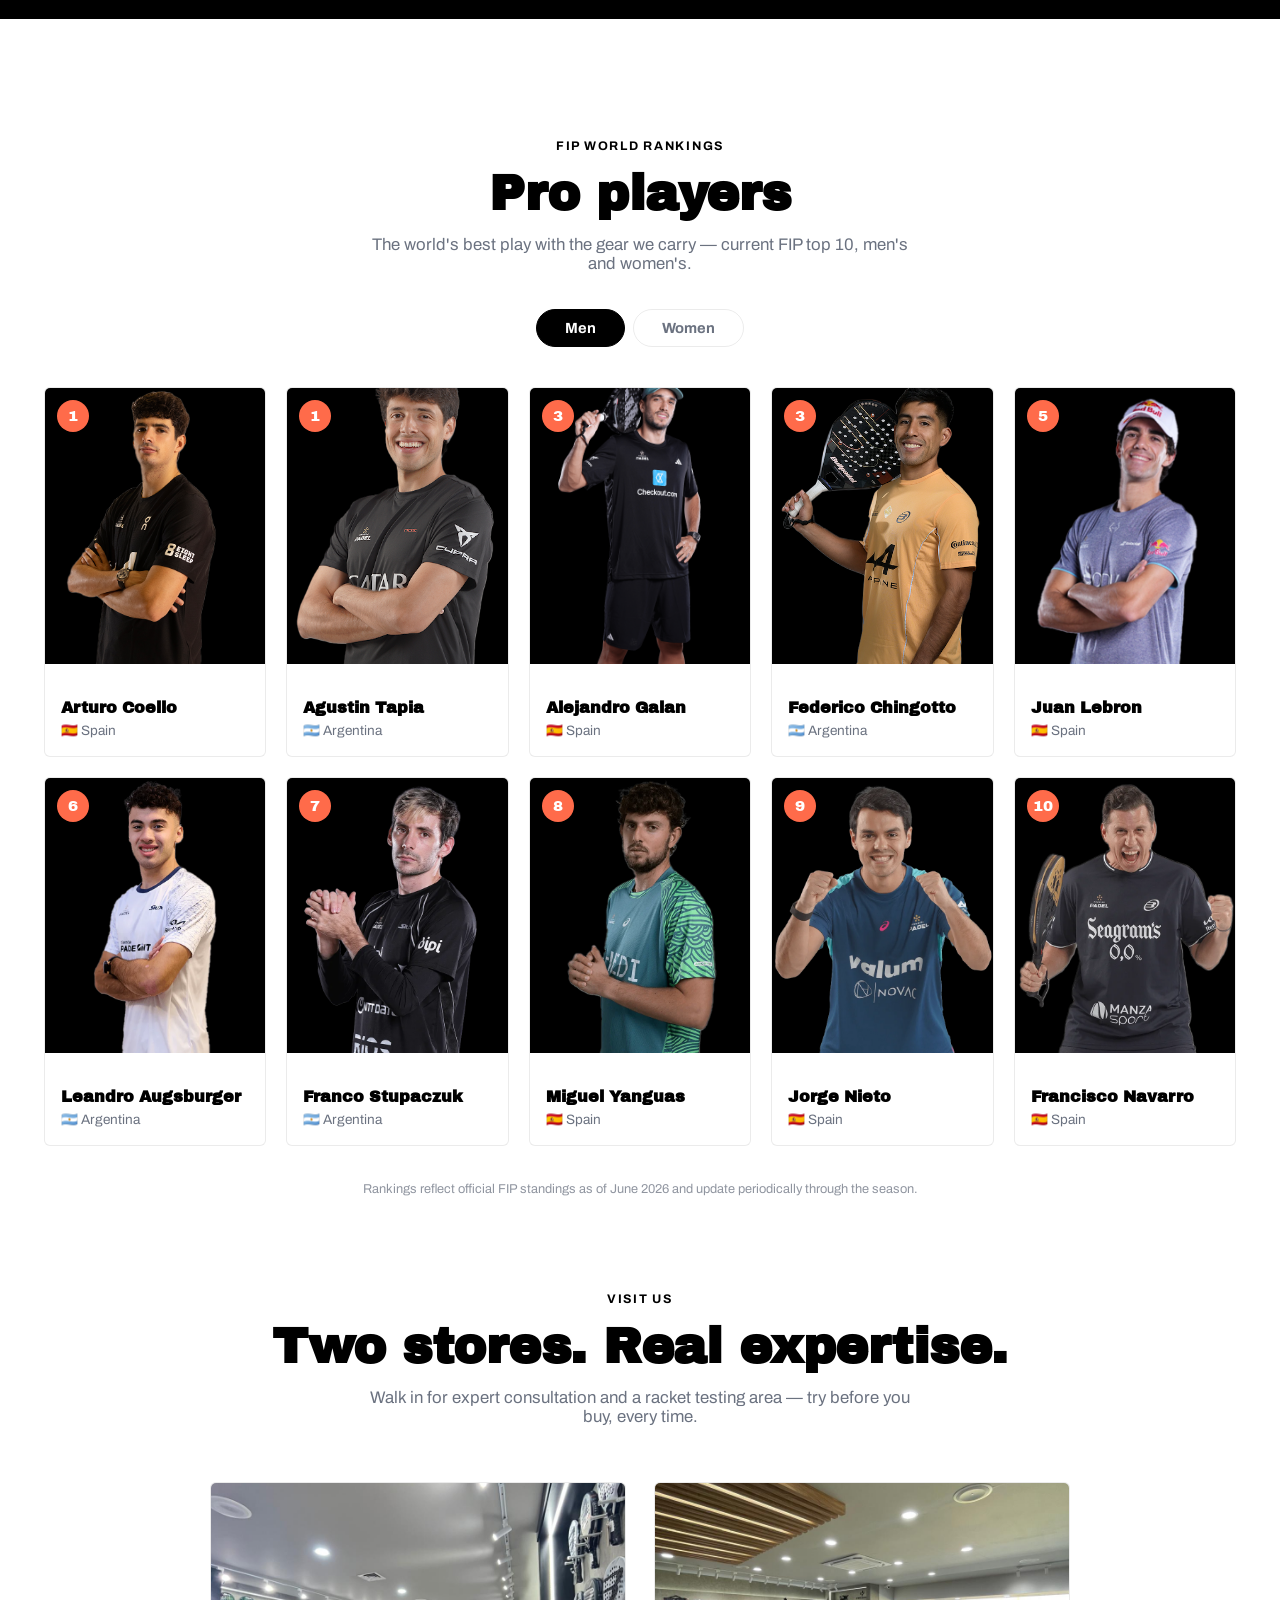
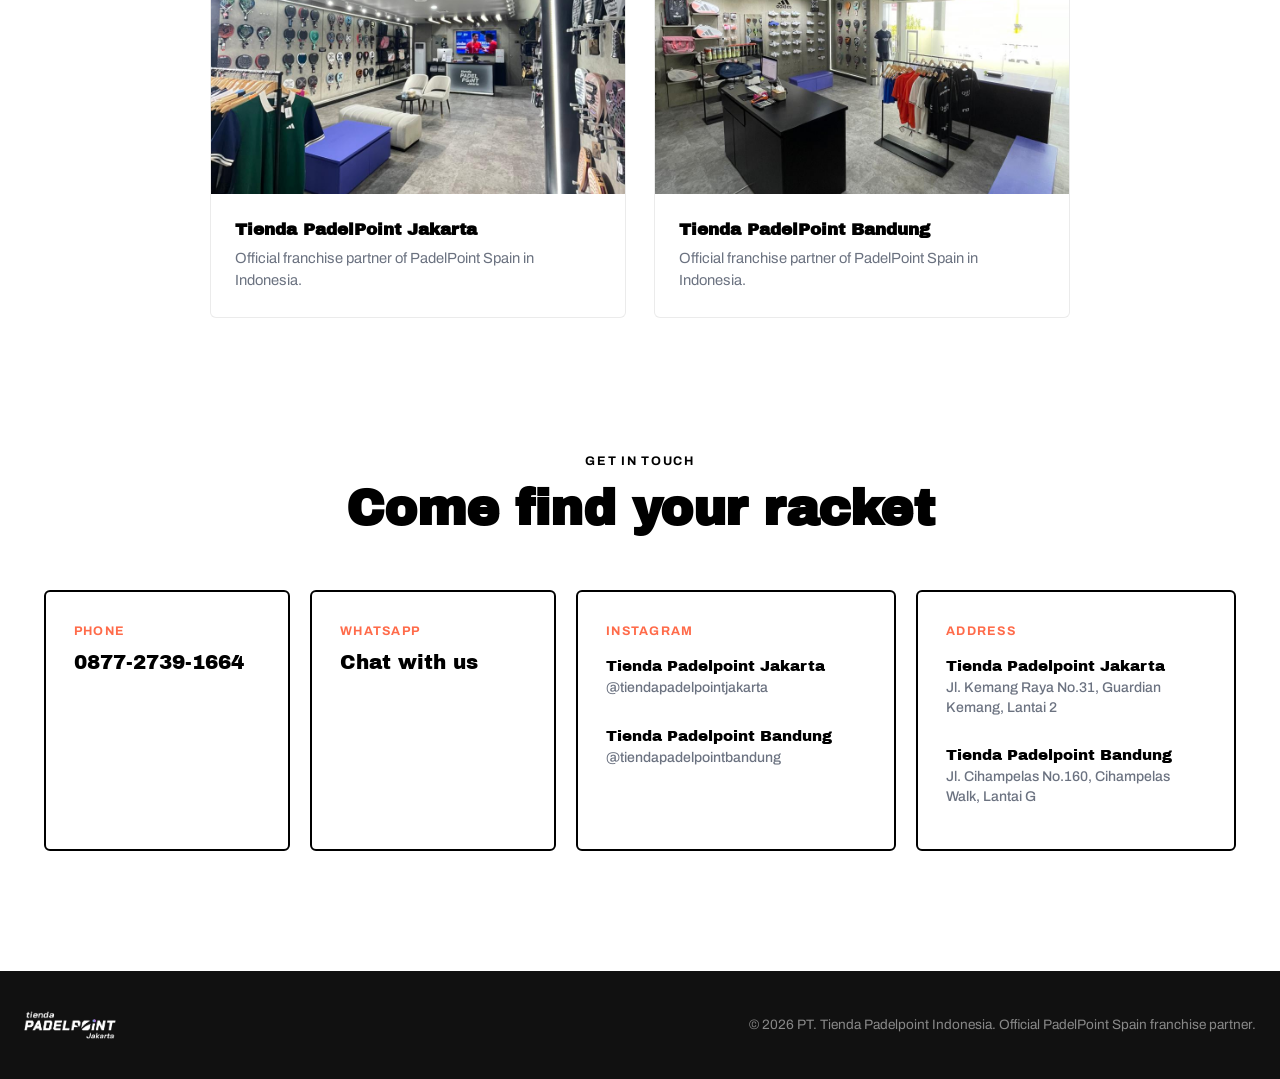
==== commit 21377e3e: "Update links and remove products CTA section Replaced 'See What We Carry' link with 'Find a Store' l" ====
--- a/index.html
+++ b/index.html
@@ -97,7 +97,7 @@
             rel="noopener"
             >Shop Now</a
           >
-          <a href="#products" class="btn btn--ghost">See What We Carry</a>
+          <a href="#stores" class="btn btn--ghost">Find a Store</a>
         </div>
       </div>
     </section>
@@ -253,9 +253,6 @@
             </div>
           </a>
         </article>
-      </div>
-      <div class="products__cta">
-        <a href="#stores" class="btn btn--primary">Find a Store</a>
       </div>
     </section>
 
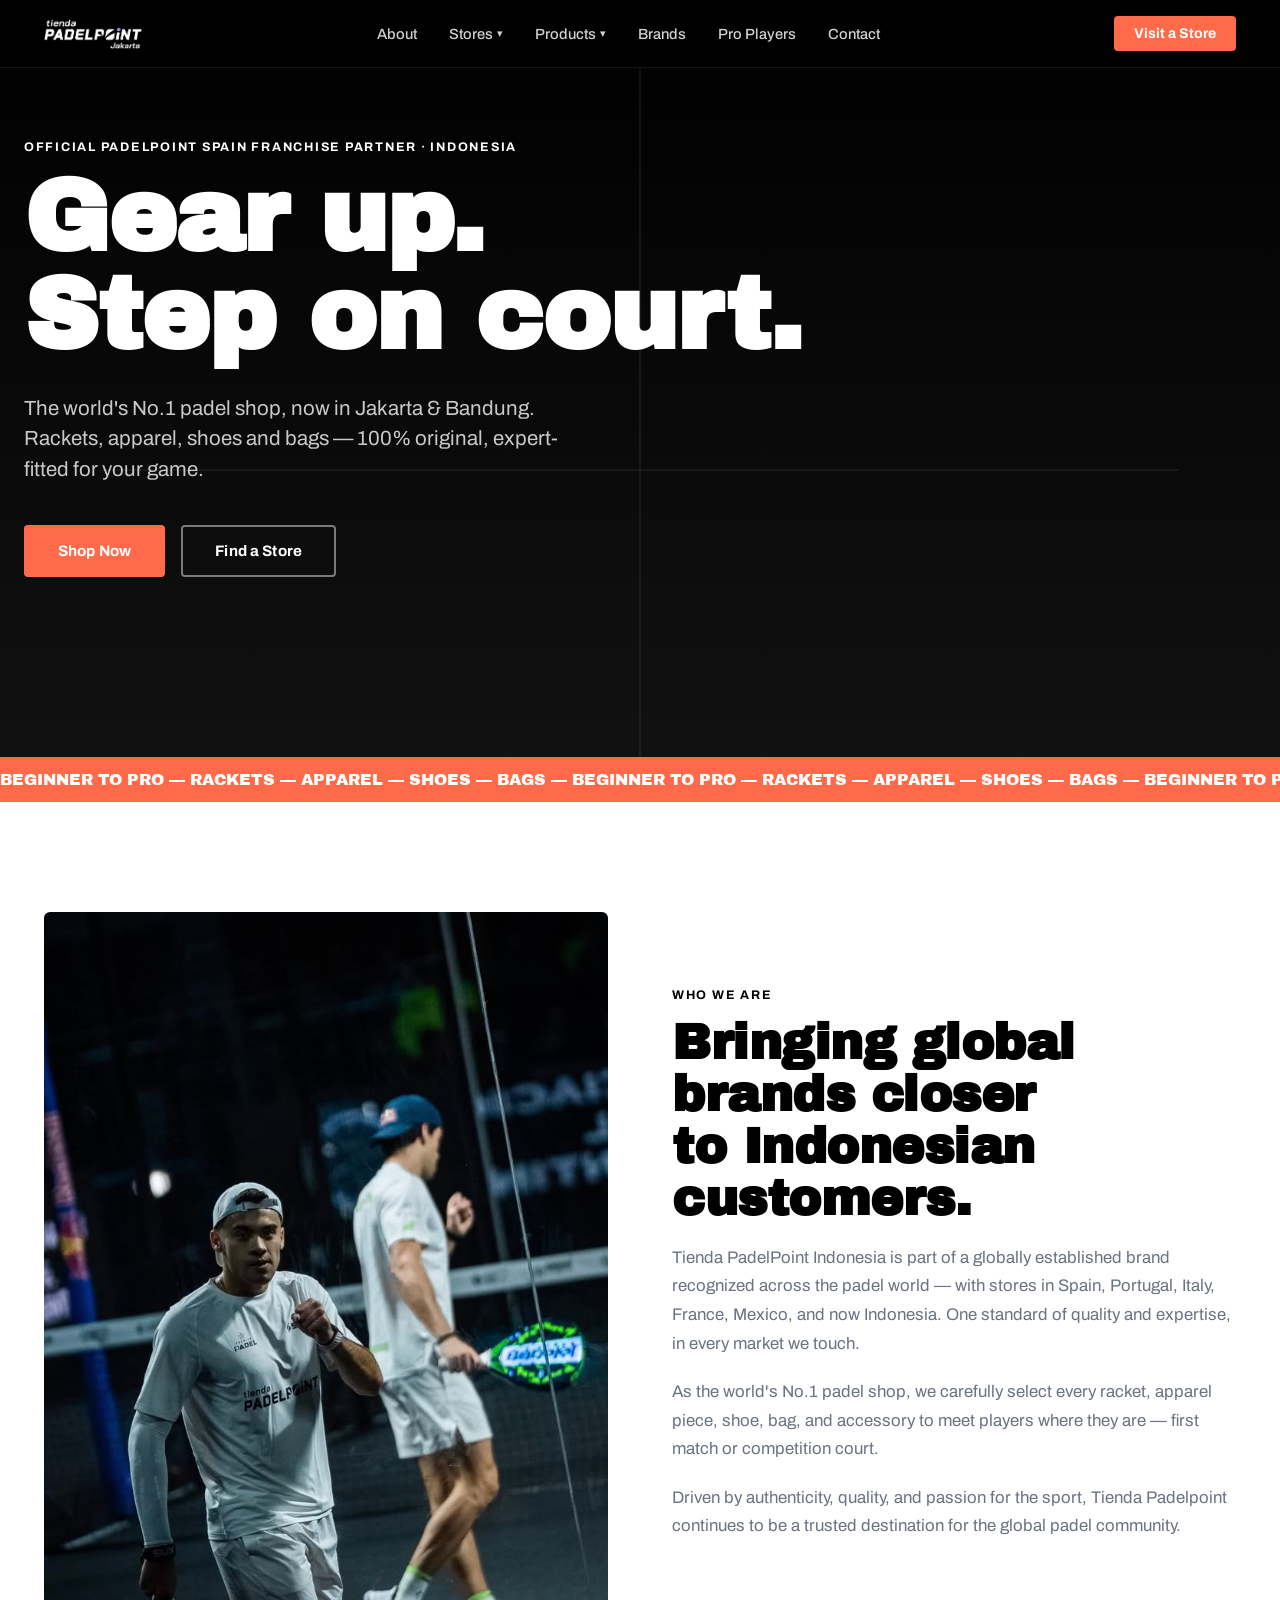
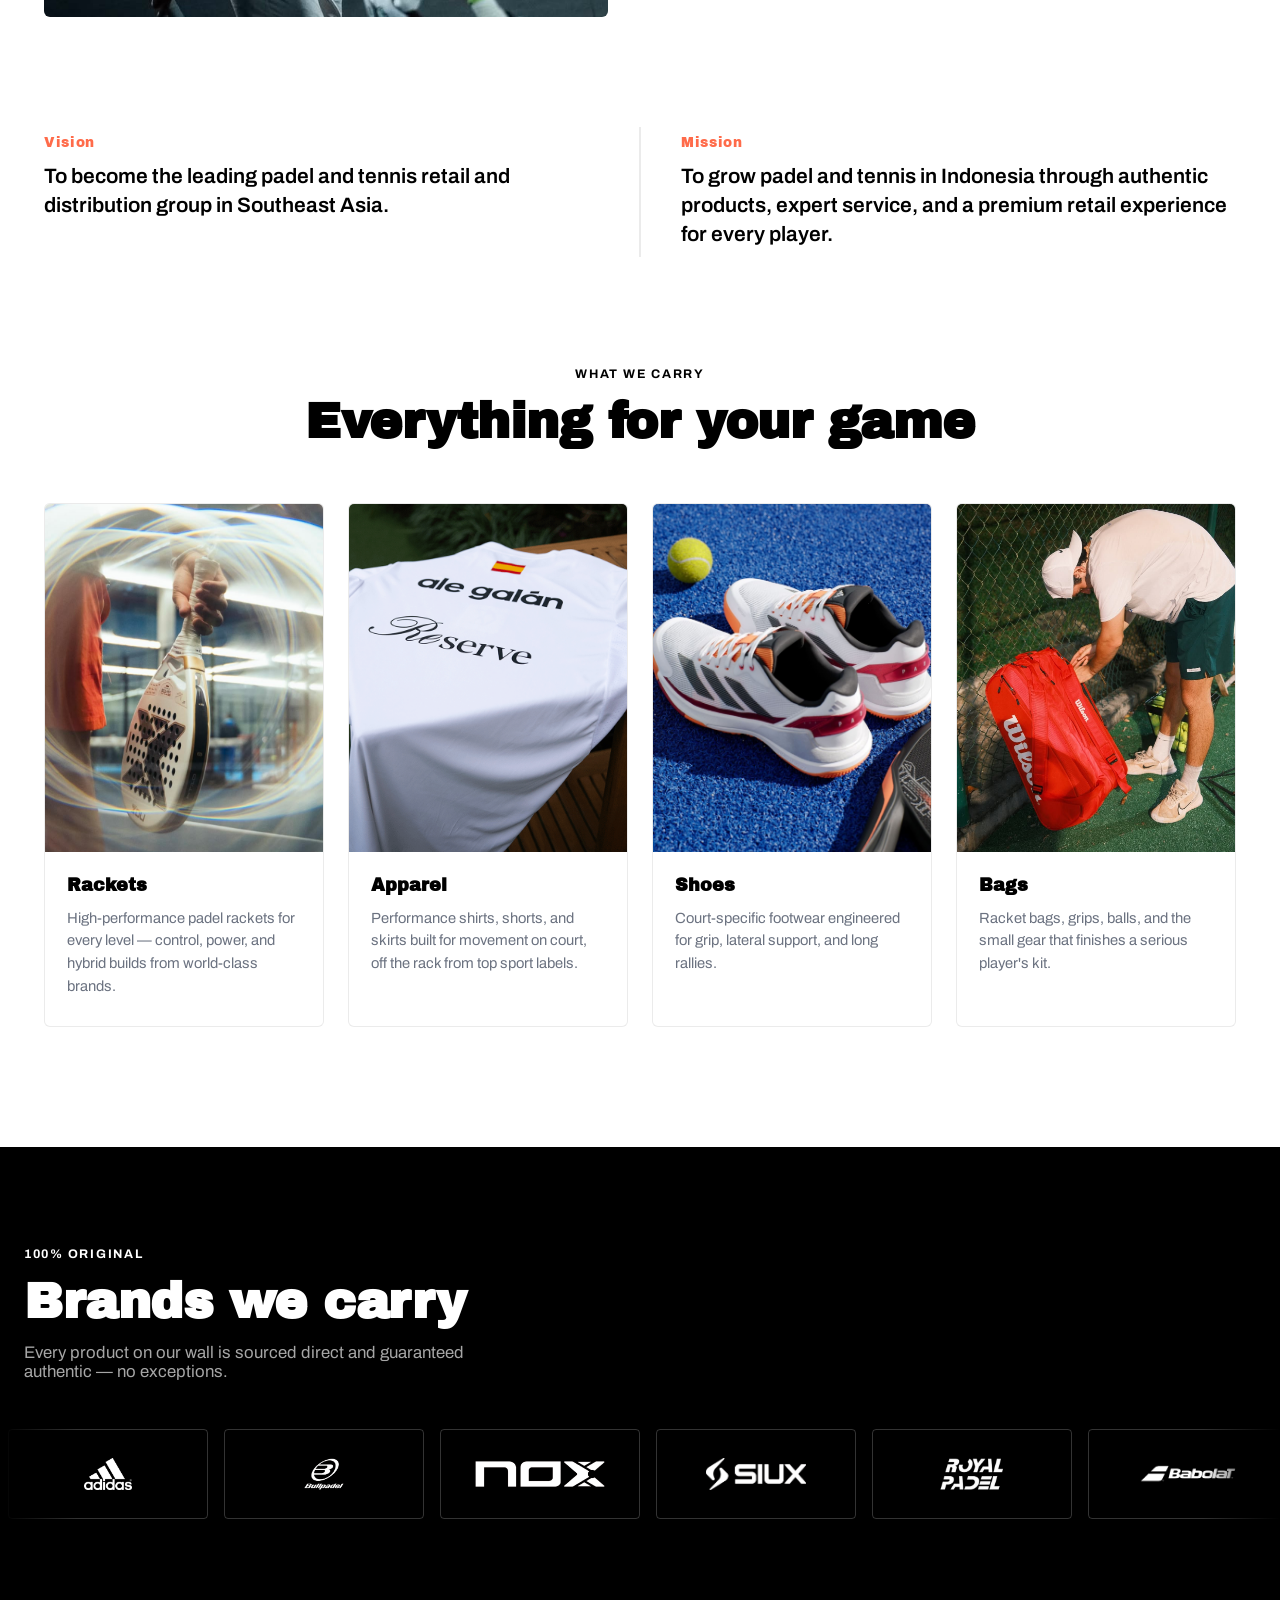
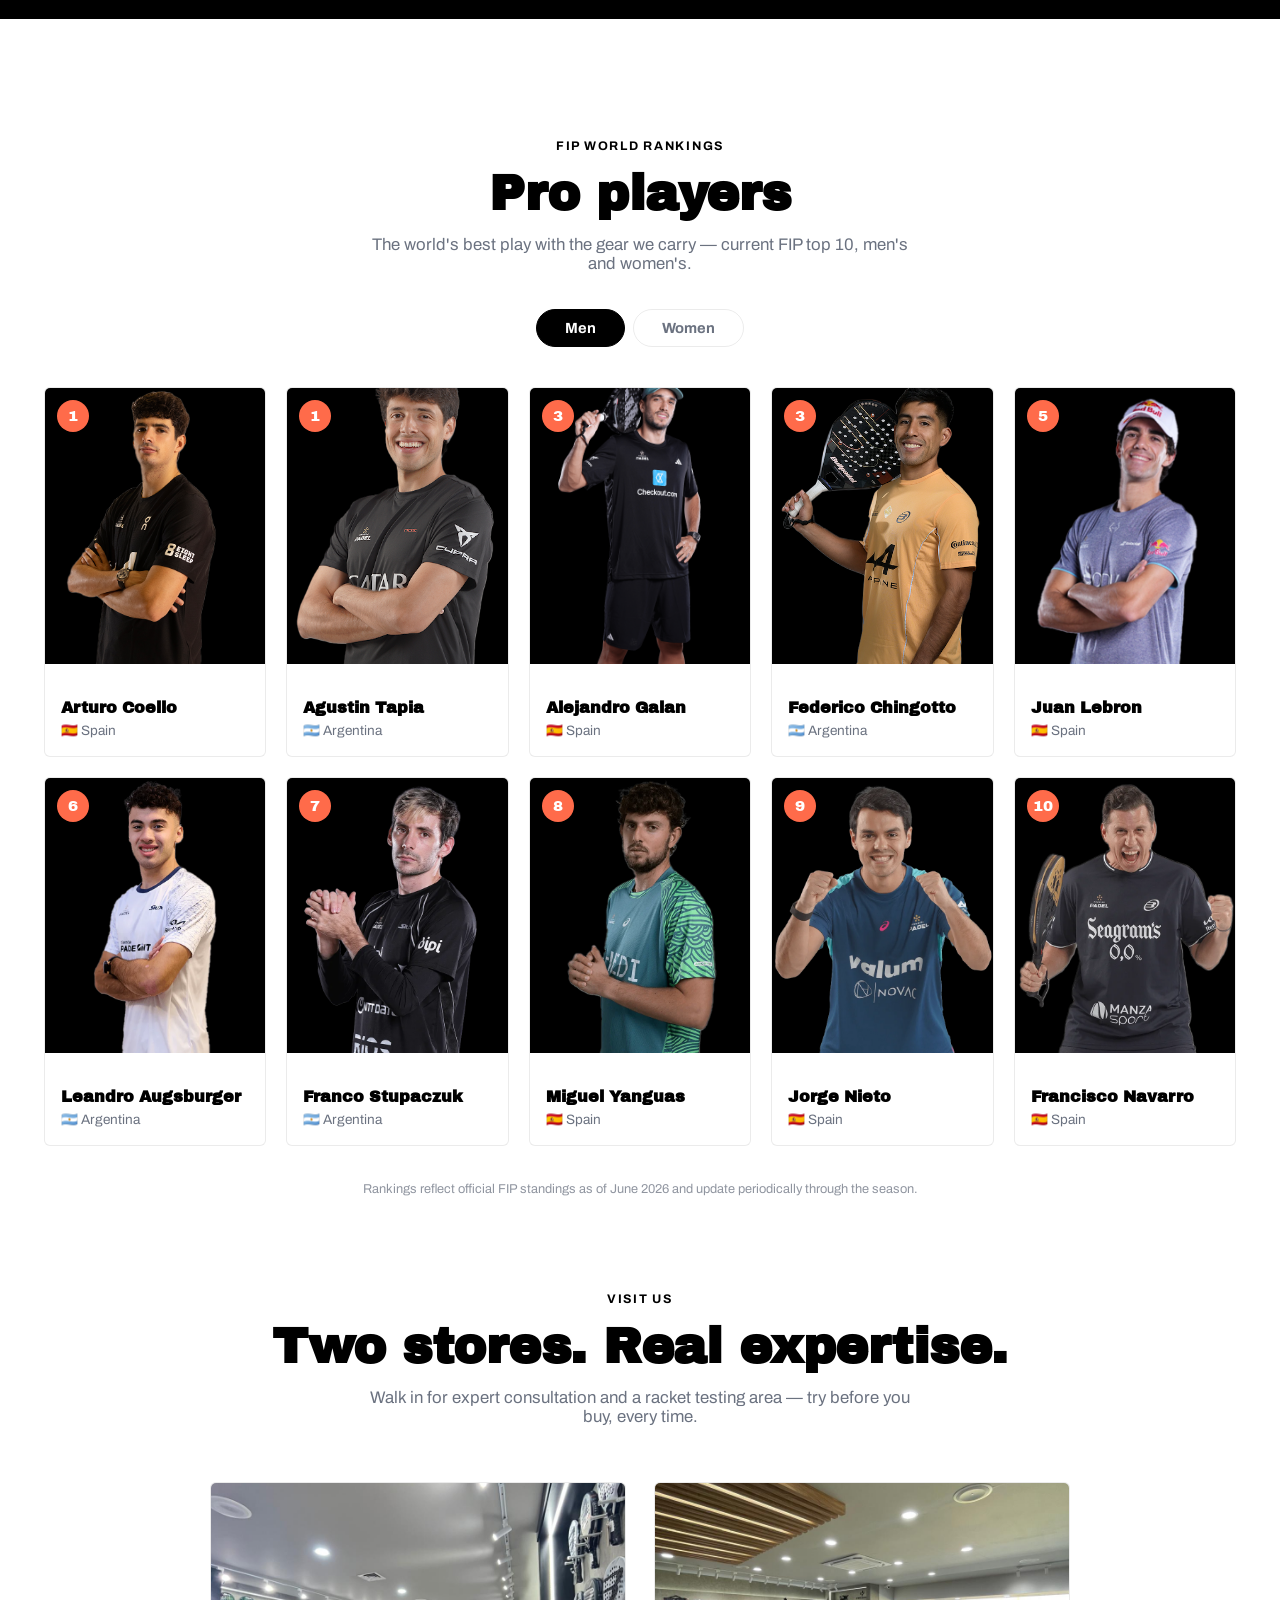
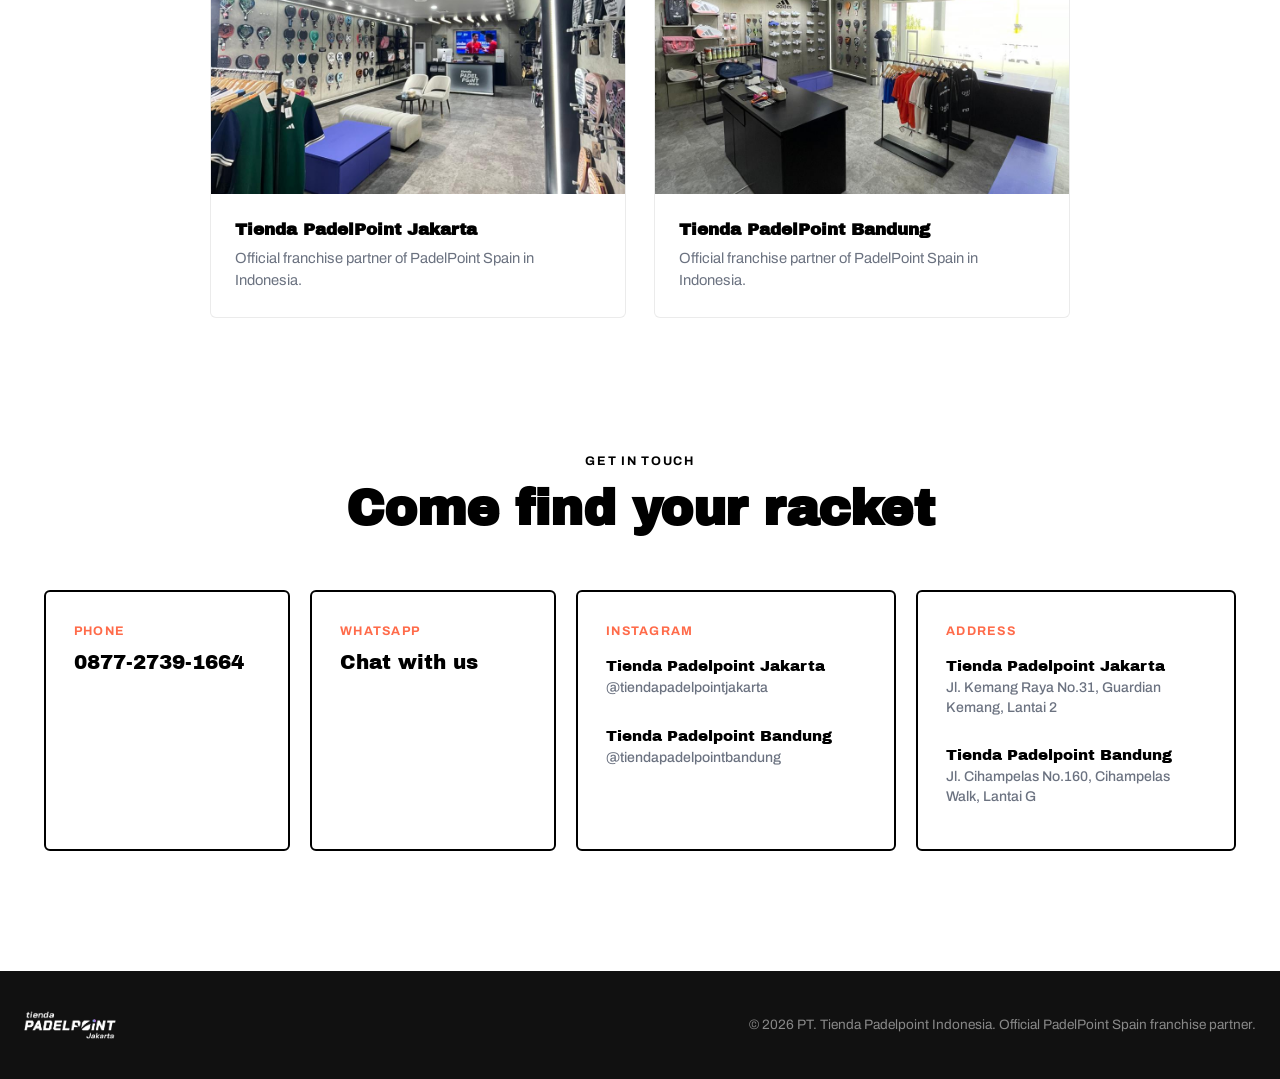
==== commit 5c1496c1: "Update section title for about content" ====
--- a/index.html
+++ b/index.html
@@ -134,7 +134,7 @@
       <div class="about__content">
         <p class="eyebrow">Who We Are</p>
         <h2 class="section-title">
-          A global name,<br />built for Indonesian courts.
+          Bringing global brands closer<br />to Indonesian customers.
         </h2>
         <p class="about__text">
           Tienda PadelPoint Indonesia is part of a globally established brand
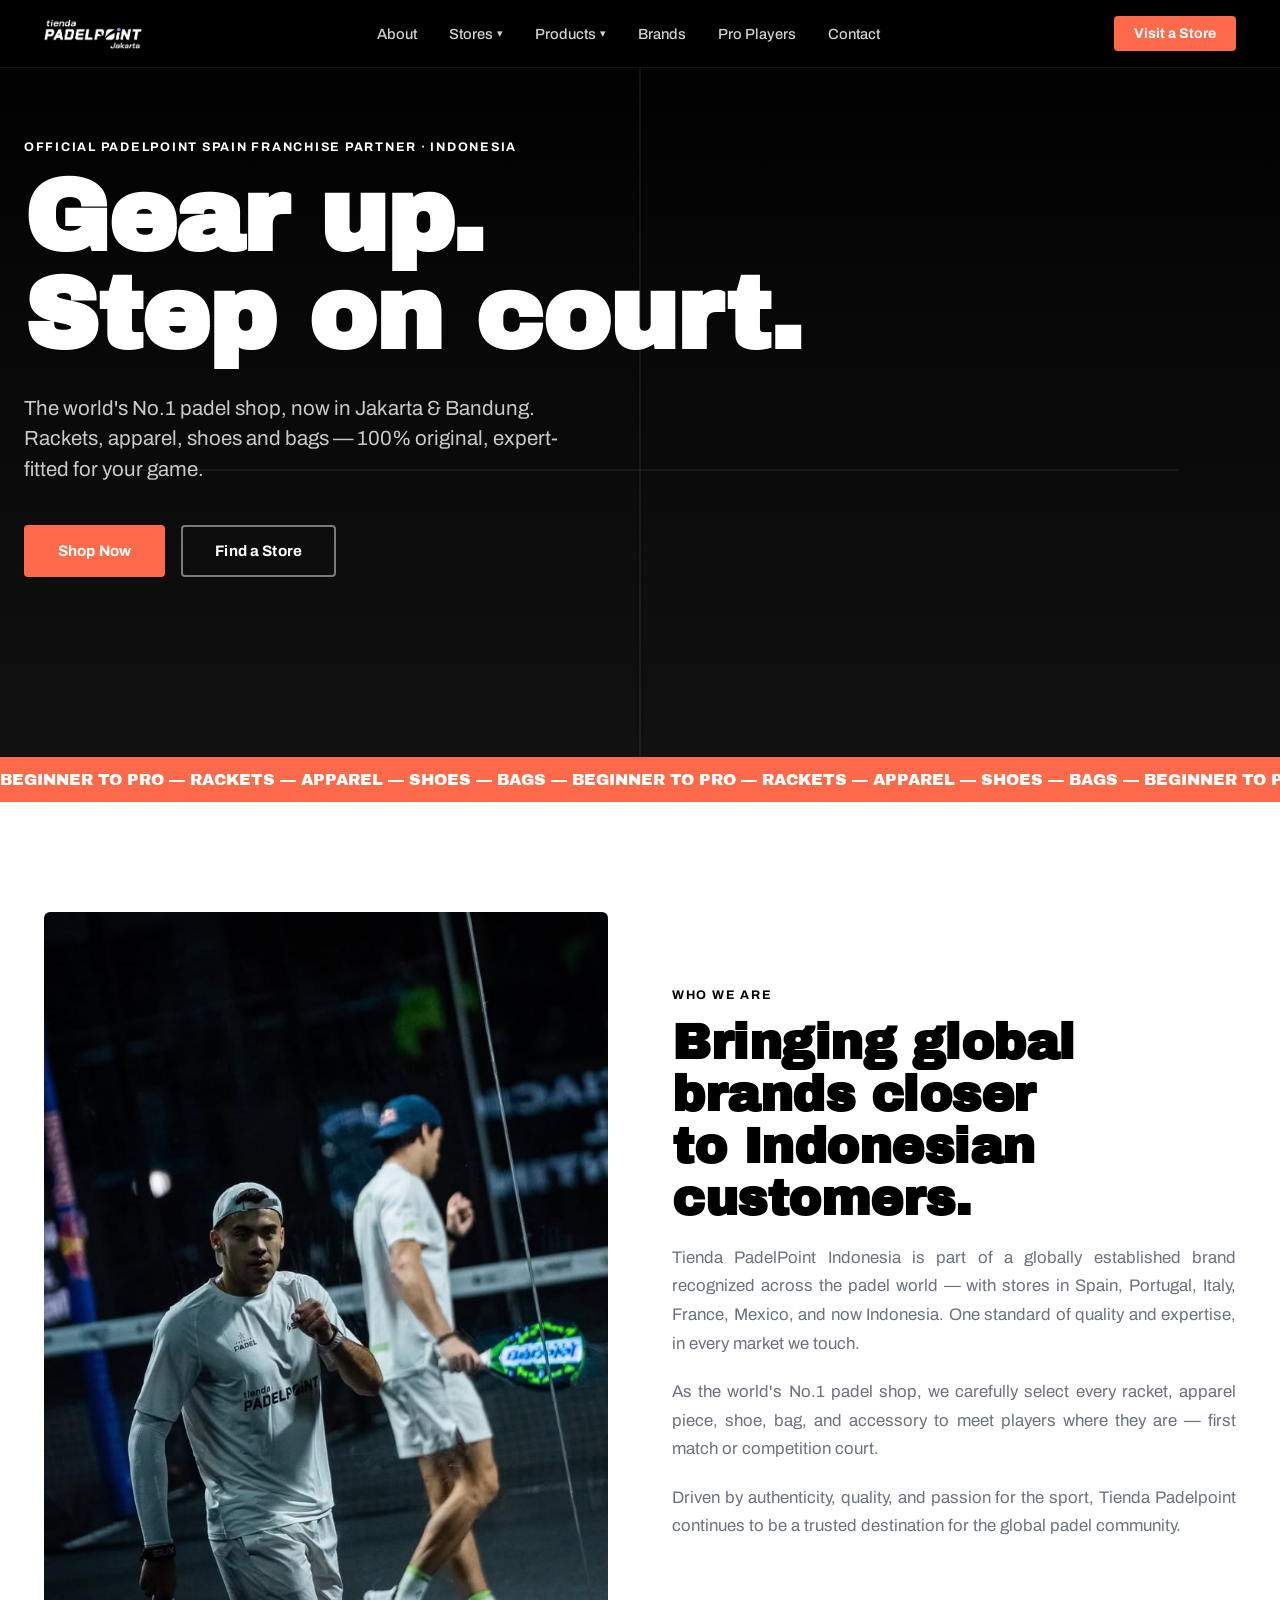
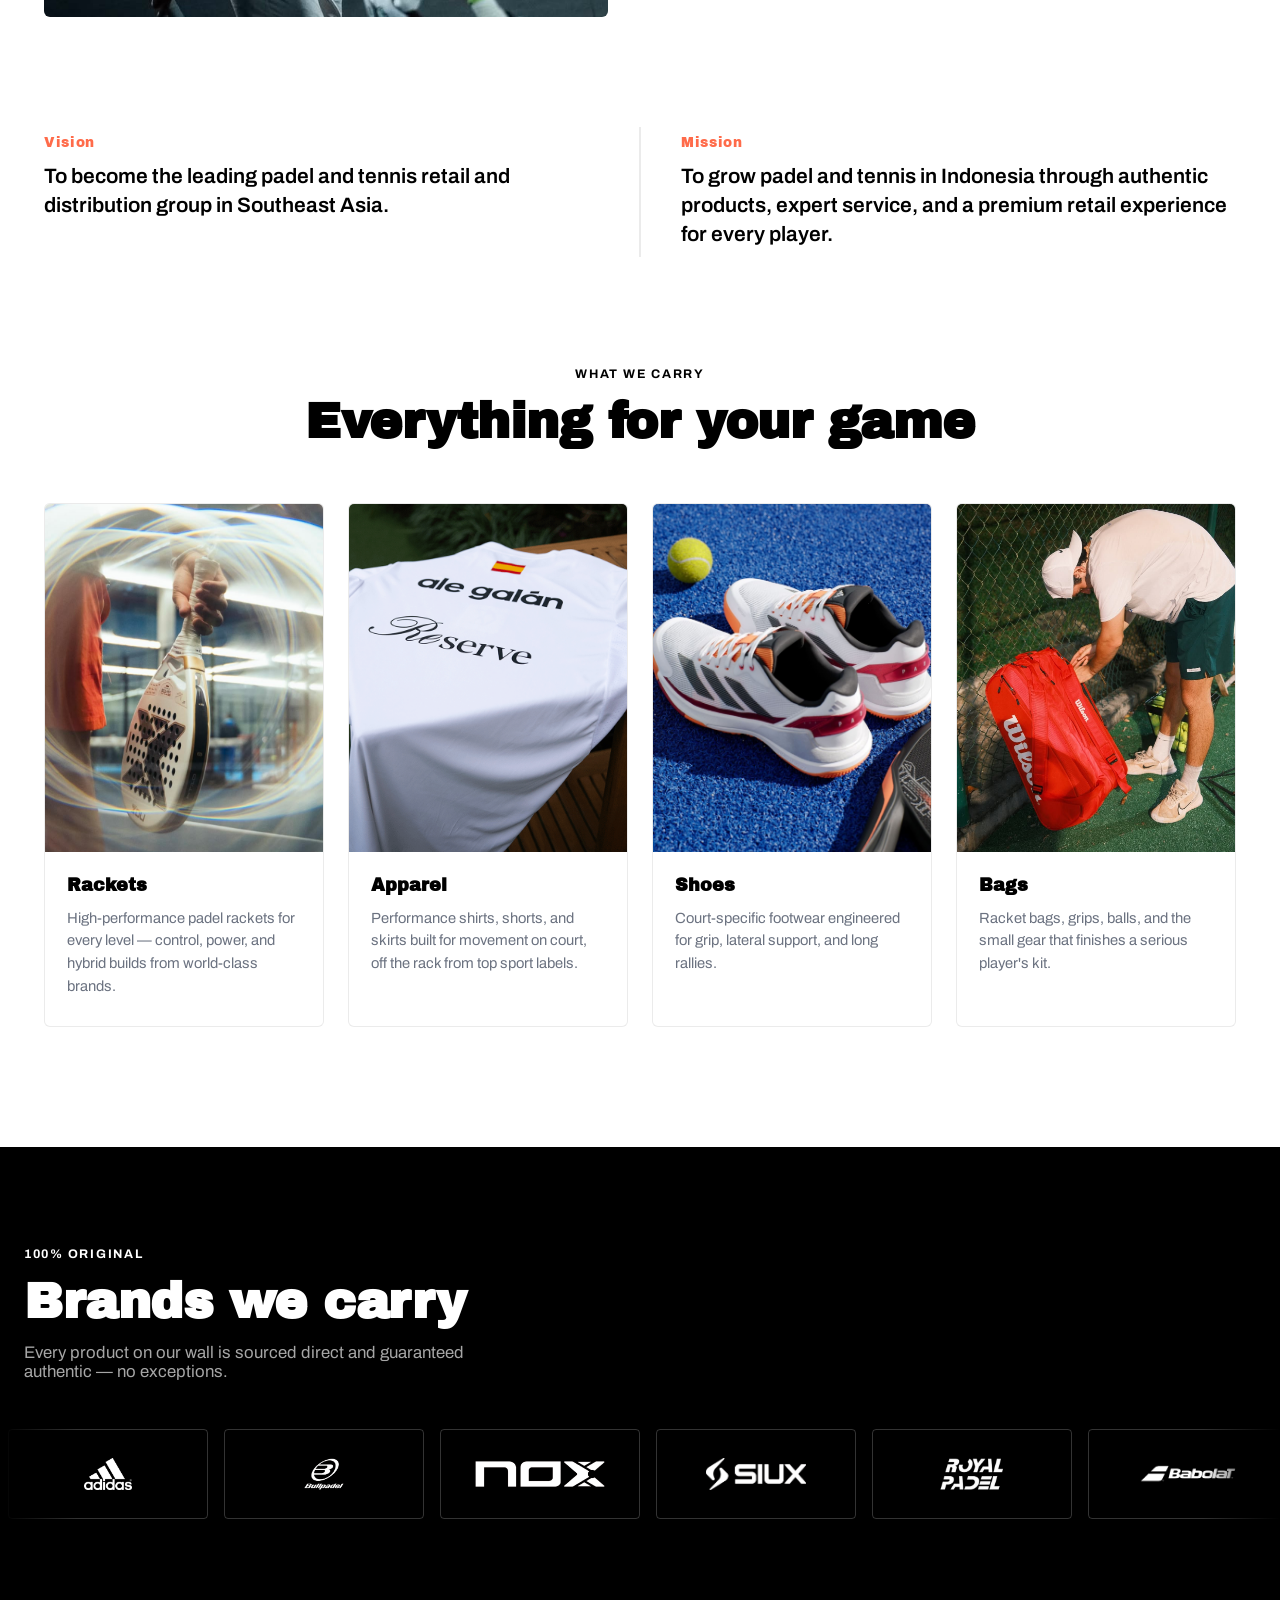
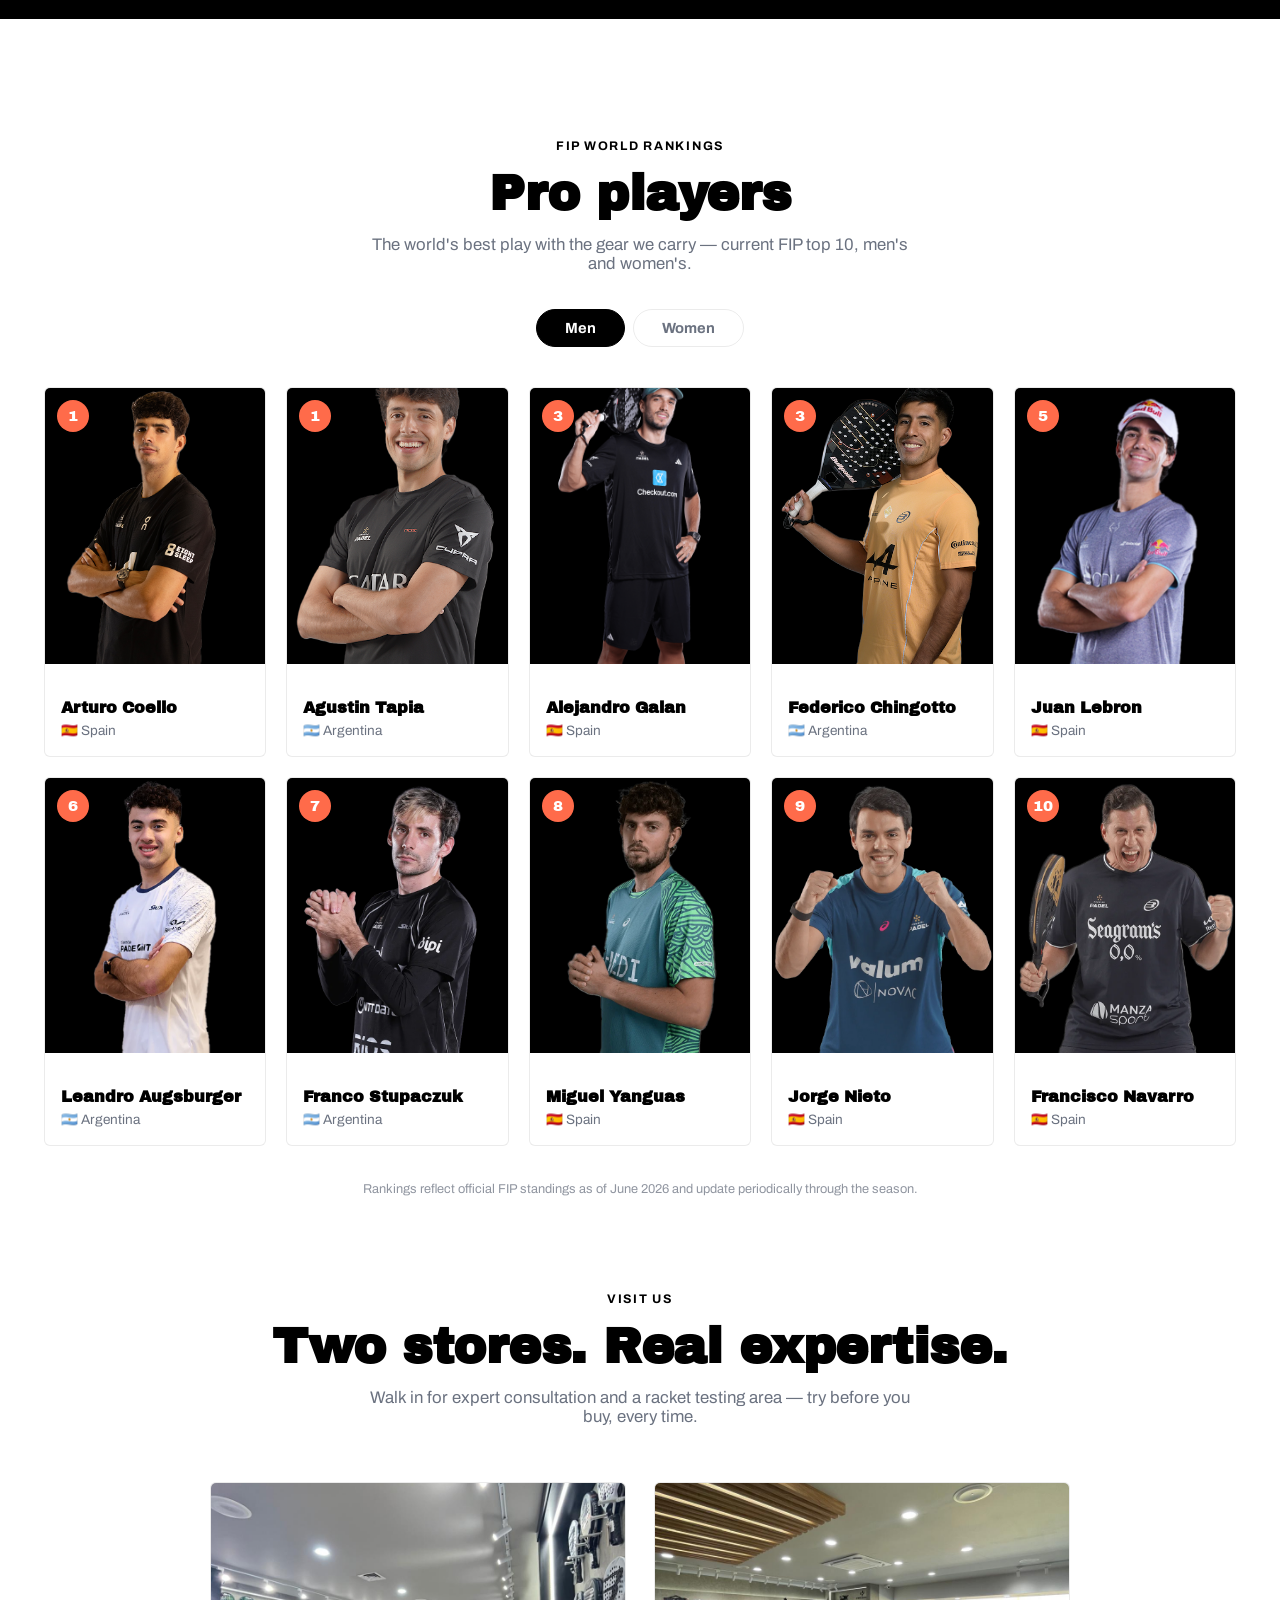
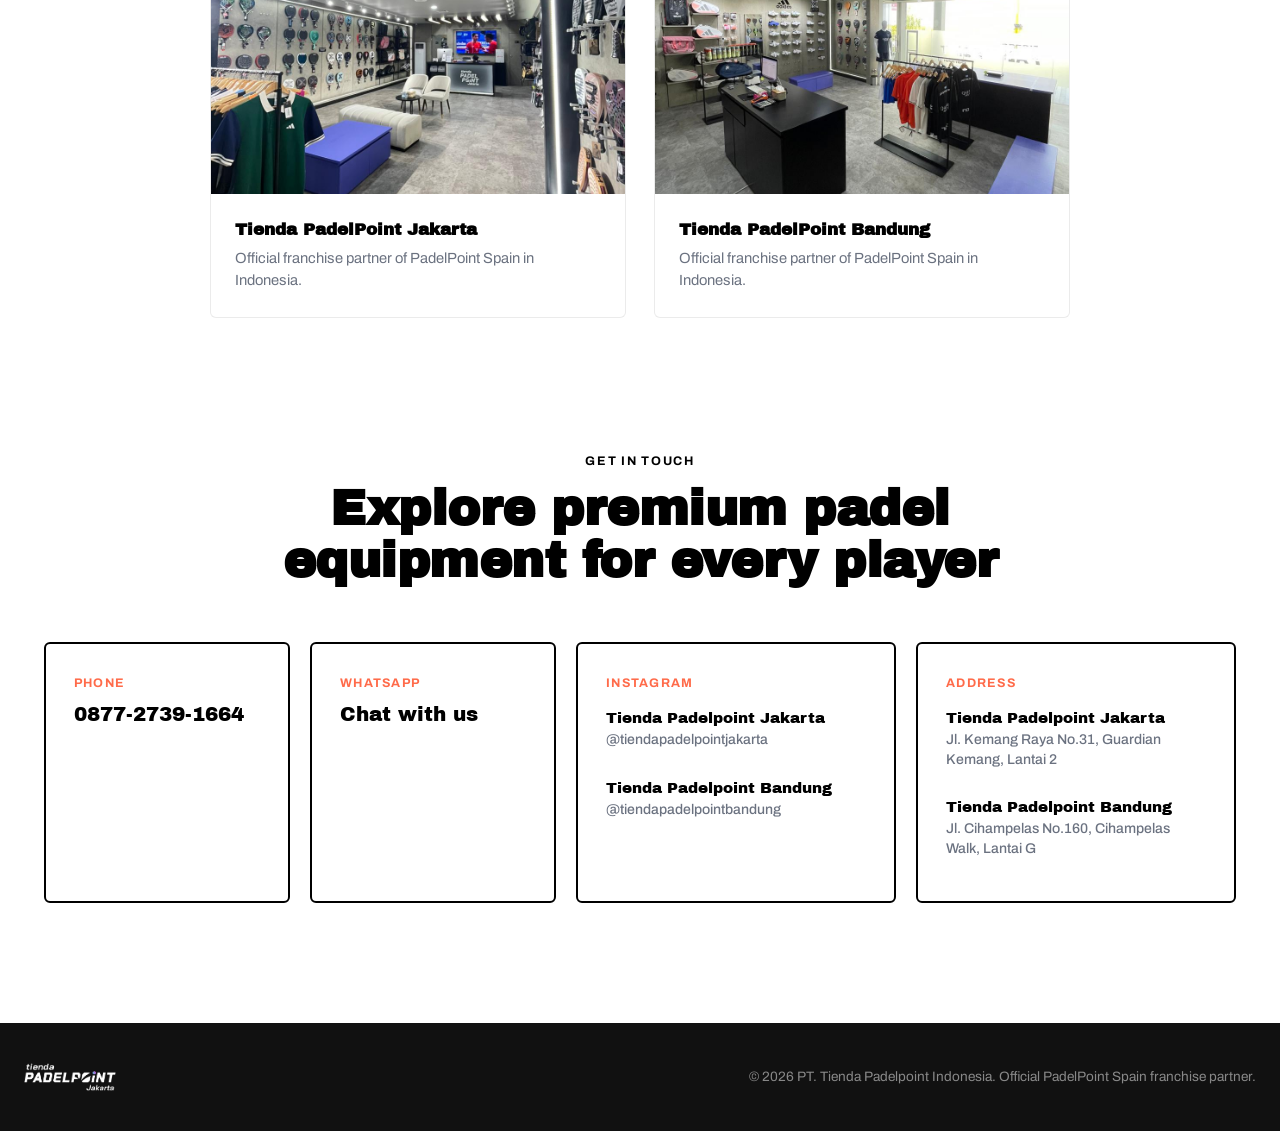
==== commit d68d2aee: "Revise contact section header for clarity Updated the contact section header to promote premium pade" ====
--- a/index.html
+++ b/index.html
@@ -854,7 +854,9 @@
     <!-- ===== CONTACT ===== -->
     <section class="contact" id="contact">
       <p class="eyebrow eyebrow--center">Get In Touch</p>
-      <h2 class="section-title section-title--center">Come find your racket</h2>
+      <h2 class="section-title section-title--center">
+        Explore premium padel equipment for every player
+      </h2>
       <div class="contact__grid">
         <a href="tel:0877-2739-1664" class="contact-card">
           <span class="contact-card__label">Phone</span>
--- a/css/style.css
+++ b/css/style.css
@@ -427,6 +427,7 @@
   font-size: 1.05rem;
   line-height: 1.7;
   margin-top: 20px;
+  text-align: justify;
 }
 
 @media (max-width: 860px) {
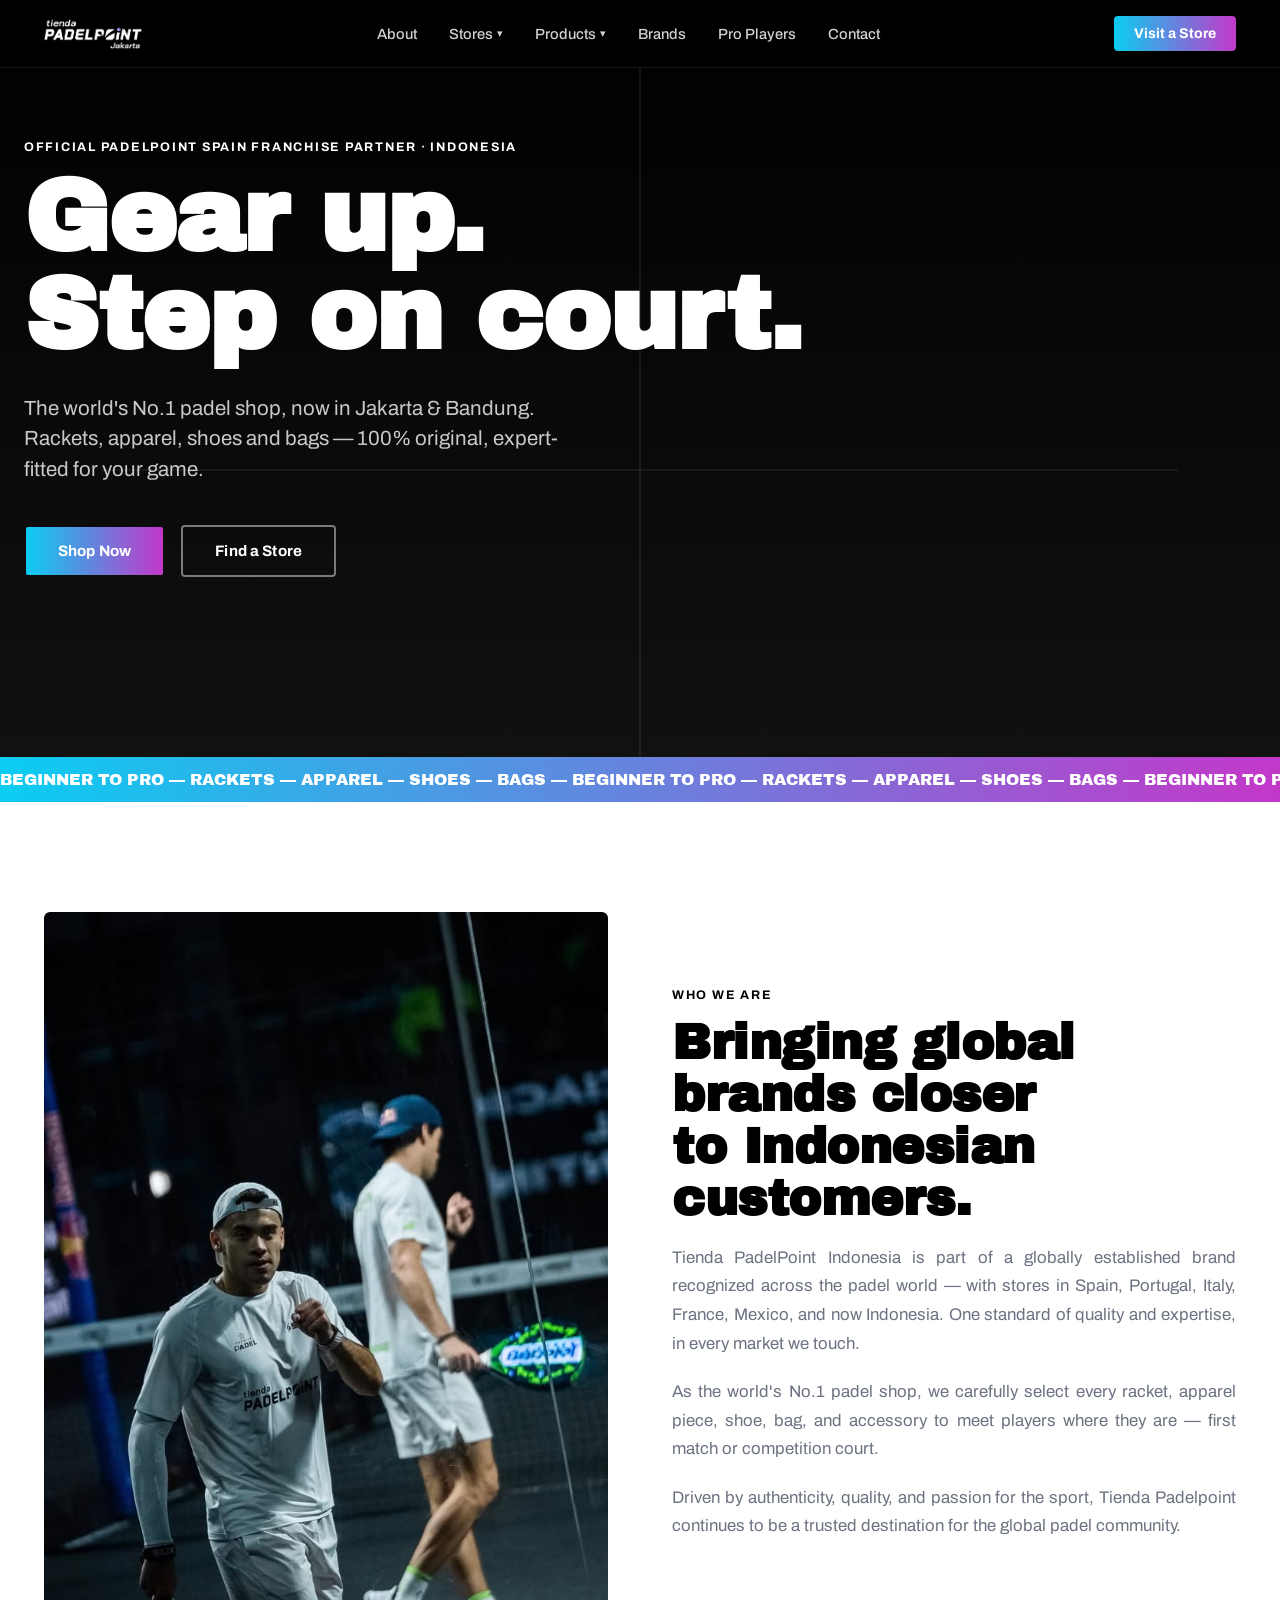
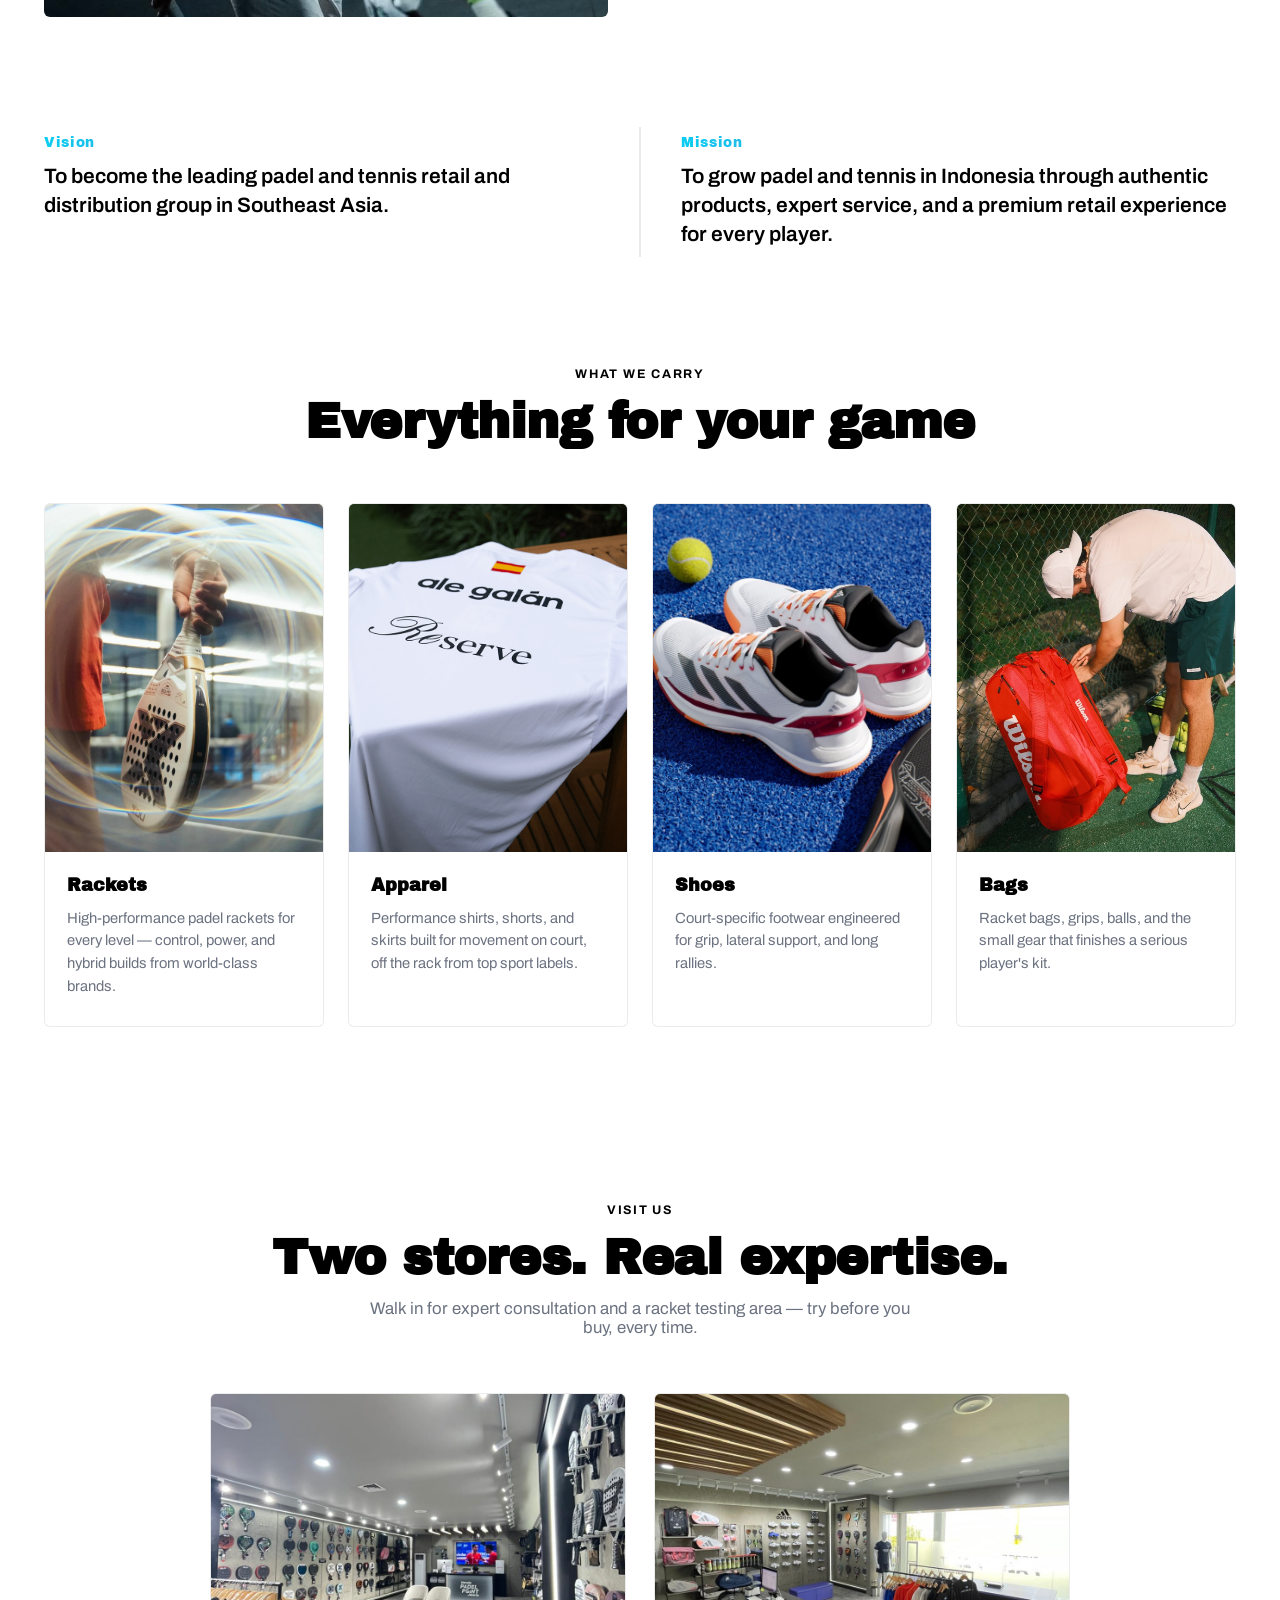
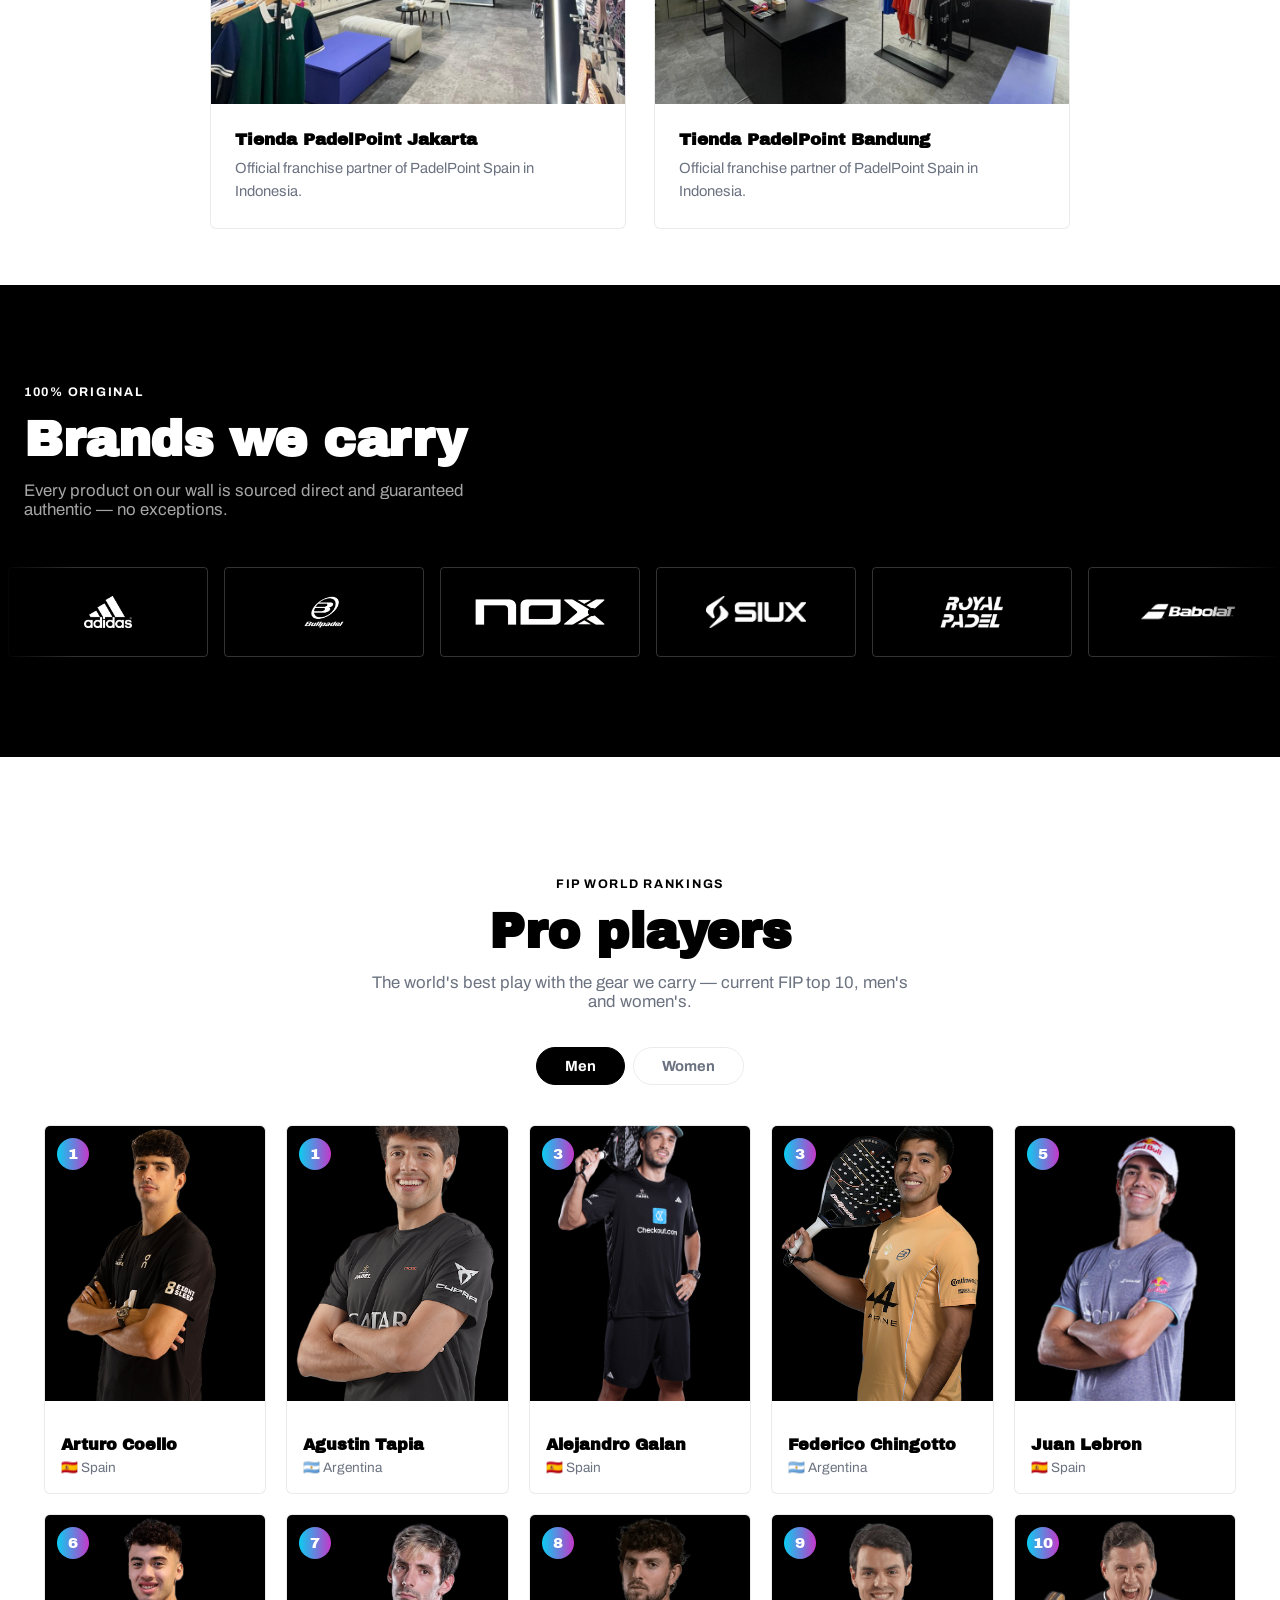
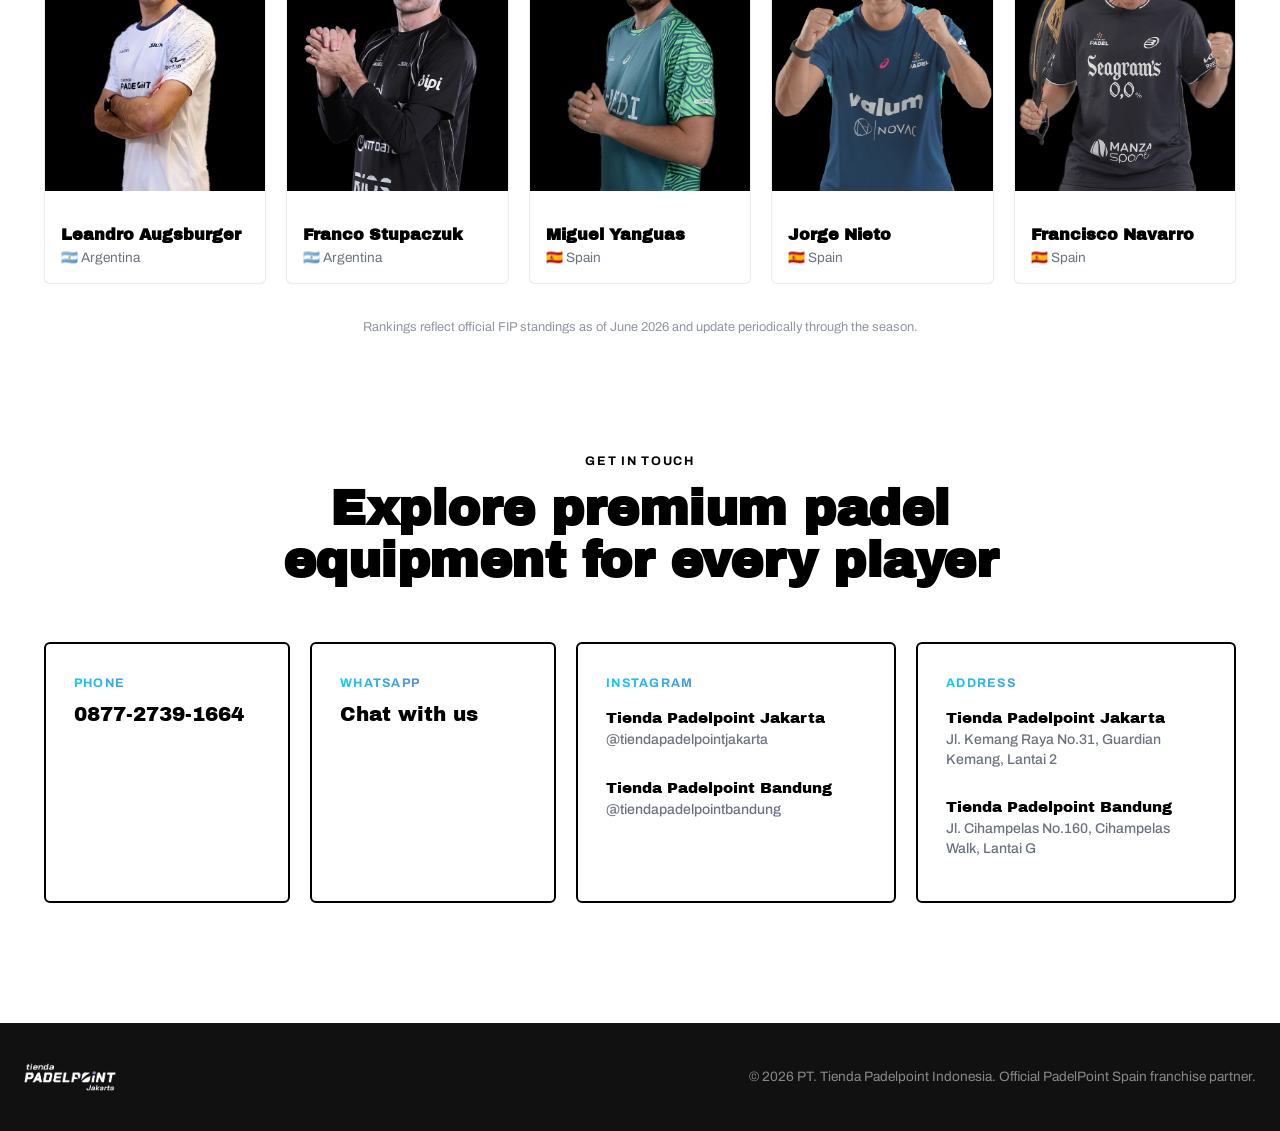
==== commit 0ea67c13: "Move stores section below the product section" ====
--- a/index.html
+++ b/index.html
@@ -256,6 +256,73 @@
       </div>
     </section>
 
+    <!-- ===== STORES ===== -->
+    <section class="stores" id="stores">
+      <p class="eyebrow eyebrow--center">Visit Us</p>
+      <h2 class="section-title section-title--center">
+        Two stores. Real expertise.
+      </h2>
+      <p class="stores__sub">
+        Walk in for expert consultation and a racket testing area — try before
+        you buy, every time.
+      </p>
+
+      <div class="stores__grid">
+        <article class="store-card">
+          <a
+            href="https://share.google/f3D1WAiE2I7TZFYsv"
+            class="store-card__link"
+            target="_blank"
+            rel="noopener">
+            <div class="store-card__img">
+              <img
+                src="images/store-jakarta.jpg"
+                alt="Tienda PadelPoint Jakarta store interior"
+                loading="lazy"
+                style="
+                  width: 100%;
+                  height: 100%;
+                  object-fit: cover;
+                  display: block;
+                " />
+            </div>
+            <div class="store-card__body">
+              <h3>Tienda PadelPoint Jakarta</h3>
+              <p>
+                Official franchise partner of PadelPoint Spain in Indonesia.
+              </p>
+            </div>
+          </a>
+        </article>
+        <article class="store-card">
+          <a
+            href="https://share.google/4iCFO5bCAmXnBnm3p"
+            class="store-card__link"
+            target="_blank"
+            rel="noopener">
+            <div class="store-card__img">
+              <img
+                src="images/store-bandung.jpg"
+                alt="Tienda PadelPoint Bandung store interior"
+                loading="lazy"
+                style="
+                  width: 100%;
+                  height: 100%;
+                  object-fit: cover;
+                  display: block;
+                " />
+            </div>
+            <div class="store-card__body">
+              <h3>Tienda PadelPoint Bandung</h3>
+              <p>
+                Official franchise partner of PadelPoint Spain in Indonesia.
+              </p>
+            </div>
+          </a>
+        </article>
+      </div>
+    </section>
+
     <!-- ===== BRANDS ===== -->
     <section class="brands" id="brands">
       <div class="brands__content">
@@ -782,73 +849,6 @@
         Rankings reflect official FIP standings as of June 2026 and update
         periodically through the season.
       </p>
-    </section>
-
-    <!-- ===== STORES ===== -->
-    <section class="stores" id="stores">
-      <p class="eyebrow eyebrow--center">Visit Us</p>
-      <h2 class="section-title section-title--center">
-        Two stores. Real expertise.
-      </h2>
-      <p class="stores__sub">
-        Walk in for expert consultation and a racket testing area — try before
-        you buy, every time.
-      </p>
-
-      <div class="stores__grid">
-        <article class="store-card">
-          <a
-            href="https://share.google/f3D1WAiE2I7TZFYsv"
-            class="store-card__link"
-            target="_blank"
-            rel="noopener">
-            <div class="store-card__img">
-              <img
-                src="images/store-jakarta.jpg"
-                alt="Tienda PadelPoint Jakarta store interior"
-                loading="lazy"
-                style="
-                  width: 100%;
-                  height: 100%;
-                  object-fit: cover;
-                  display: block;
-                " />
-            </div>
-            <div class="store-card__body">
-              <h3>Tienda PadelPoint Jakarta</h3>
-              <p>
-                Official franchise partner of PadelPoint Spain in Indonesia.
-              </p>
-            </div>
-          </a>
-        </article>
-        <article class="store-card">
-          <a
-            href="https://share.google/4iCFO5bCAmXnBnm3p"
-            class="store-card__link"
-            target="_blank"
-            rel="noopener">
-            <div class="store-card__img">
-              <img
-                src="images/store-bandung.jpg"
-                alt="Tienda PadelPoint Bandung store interior"
-                loading="lazy"
-                style="
-                  width: 100%;
-                  height: 100%;
-                  object-fit: cover;
-                  display: block;
-                " />
-            </div>
-            <div class="store-card__body">
-              <h3>Tienda PadelPoint Bandung</h3>
-              <p>
-                Official franchise partner of PadelPoint Spain in Indonesia.
-              </p>
-            </div>
-          </a>
-        </article>
-      </div>
     </section>
 
     <!-- ===== CONTACT ===== -->
--- a/css/style.css
+++ b/css/style.css
@@ -1,7 +1,7 @@
 /* =========================================================
    TIENDA PADELPOINT — DESIGN TOKENS
    Black #000000 · White #FFFFFF · Gray #6B7280
-   Coral #FF6B4A (accent — buttons, marquee, labels, focus ring)
+   Accent gradient #C338C8 → #0BCDF1 (buttons, marquee, labels, focus ring)
    Display: Archivo Black · Body: Archivo
    ========================================================= */
 
@@ -17,7 +17,8 @@
 
   --line: rgba(0, 0, 0, 0.08);
 
-  --coral: #ff6b4a;
+  --accent: #c338c8;
+  --accent-gradient: linear-gradient(90deg, #0bcdf1 0%, #c338c8 100%);
 
   --font-display: "Archivo Black", sans-serif;
   --font-body: "Archivo", sans-serif;
@@ -62,7 +63,7 @@
 }
 
 :focus-visible {
-  outline: 3px solid var(--coral);
+  outline: 3px solid var(--accent);
   outline-offset: 2px;
 }
 
@@ -115,12 +116,13 @@
   border: 2px solid transparent;
 }
 .btn--primary {
-  background: var(--coral);
+  background: var(--accent-gradient);
+  background-clip: padding-box;
   color: #fff;
 }
 .btn--primary:hover {
   transform: translateY(-2px);
-  box-shadow: 0 10px 24px rgba(255, 107, 74, 0.35);
+  box-shadow: 0 10px 24px rgba(195, 56, 200, 0.35);
 }
 .btn--ghost {
   border-color: rgba(255, 255, 255, 0.45);
@@ -235,7 +237,7 @@
   color: #ffffff;
 }
 .nav__cta {
-  background: var(--coral);
+  background: var(--accent-gradient);
   color: #fff;
   padding: 10px 20px;
   border-radius: 4px;
@@ -369,7 +371,7 @@
 }
 /* ---------- marquee ---------- */
 .marquee {
-  background: var(--coral);
+  background: var(--accent-gradient);
   overflow: hidden;
   padding: 14px 0;
 }
@@ -452,7 +454,11 @@
 .vm__tag {
   font-family: var(--font-display);
   font-size: 0.85rem;
-  color: var(--coral);
+  color: var(--accent);
+  background: var(--accent-gradient);
+  background-clip: text;
+  -webkit-background-clip: text;
+  -webkit-text-fill-color: transparent;
   display: block;
   margin-bottom: 12px;
   letter-spacing: 0.05em;
@@ -698,7 +704,7 @@
   top: 12px;
   left: 12px;
   z-index: 2;
-  background: var(--coral);
+  background: var(--accent-gradient);
   color: #fff;
   font-family: var(--font-display);
   font-size: 0.95rem;
@@ -862,7 +868,11 @@
   background: var(--black);
   transform: translateY(-3px);
 }
-.contact-card:not(.contact-card--multi):hover .contact-card__label,
+.contact-card:not(.contact-card--multi):hover .contact-card__label {
+  background: none;
+  -webkit-text-fill-color: #fff;
+  color: #fff;
+}
 .contact-card:not(.contact-card--multi):hover .contact-card__value {
   color: #fff;
 }
@@ -871,7 +881,11 @@
   font-weight: 700;
   letter-spacing: 0.1em;
   text-transform: uppercase;
-  color: var(--coral);
+  color: var(--accent);
+  background: var(--accent-gradient);
+  background-clip: text;
+  -webkit-background-clip: text;
+  -webkit-text-fill-color: transparent;
 }
 .contact-card__value {
   font-family: var(--font-display);
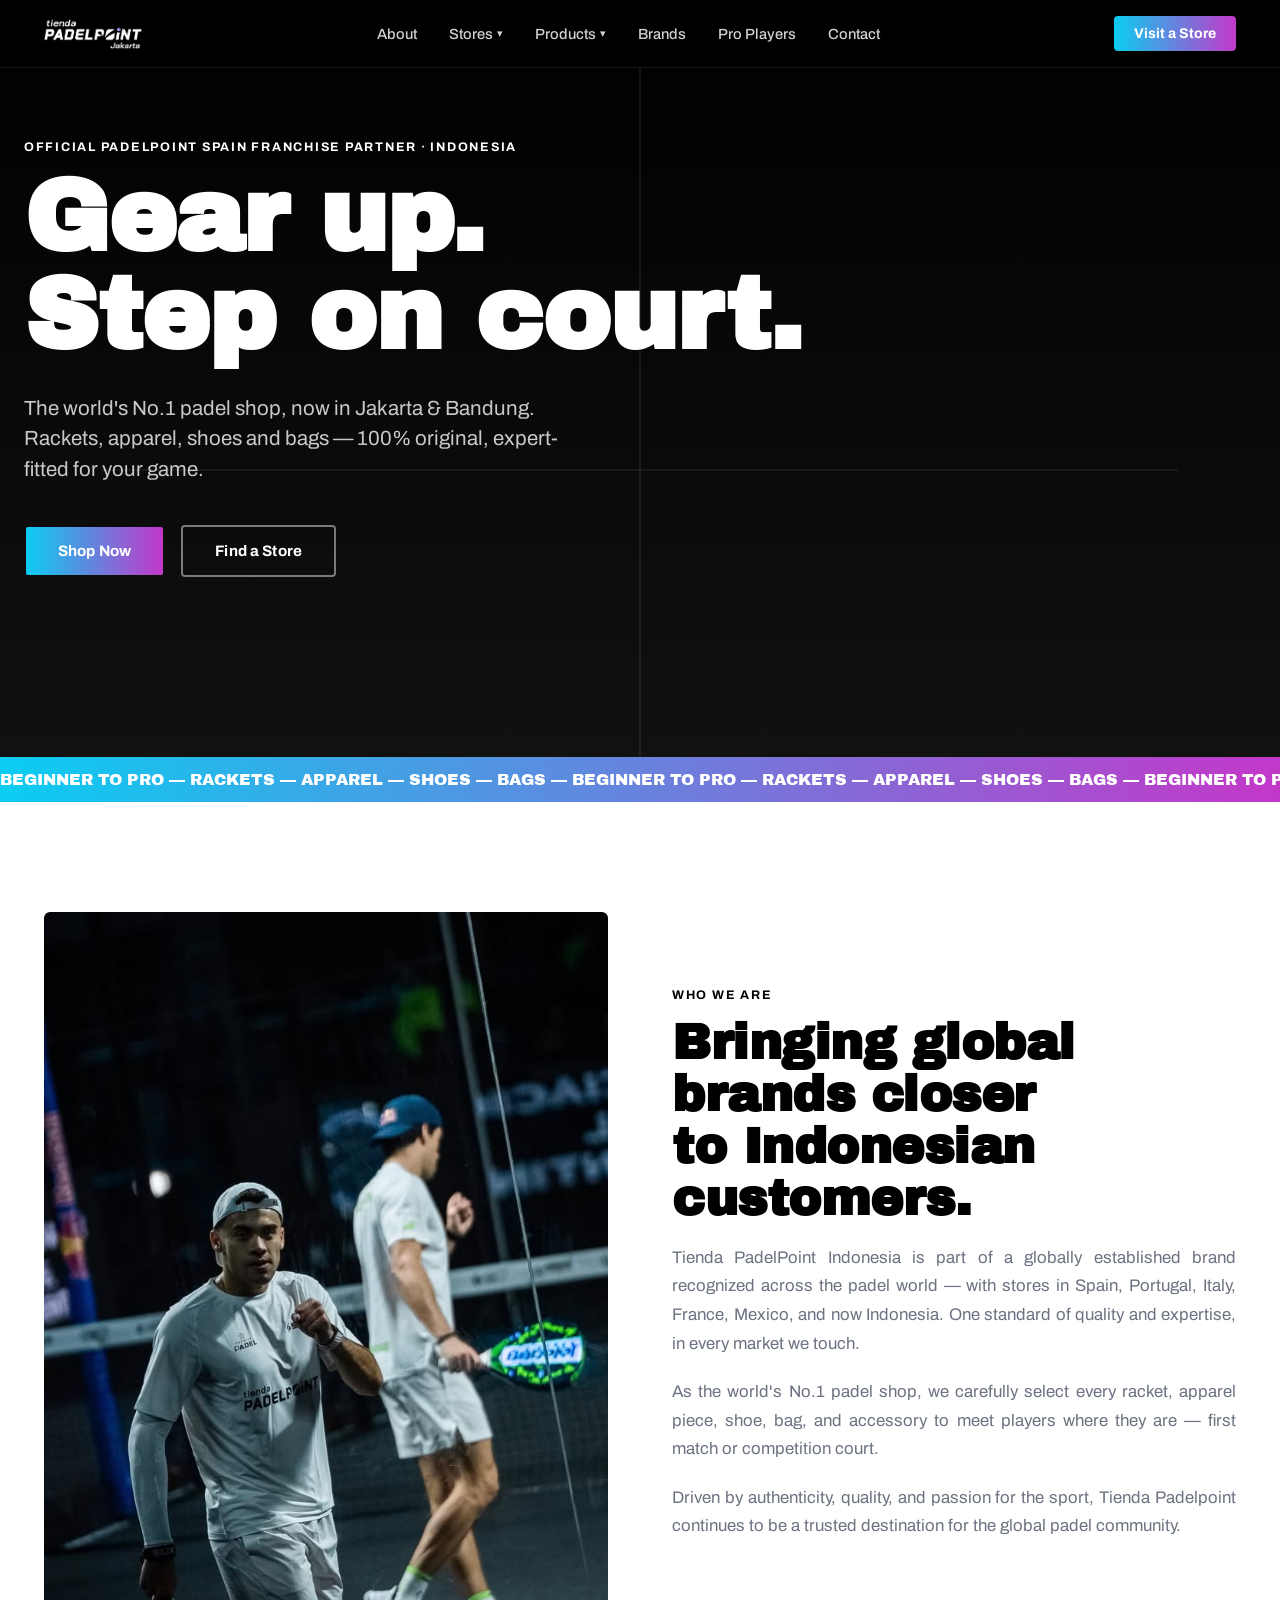
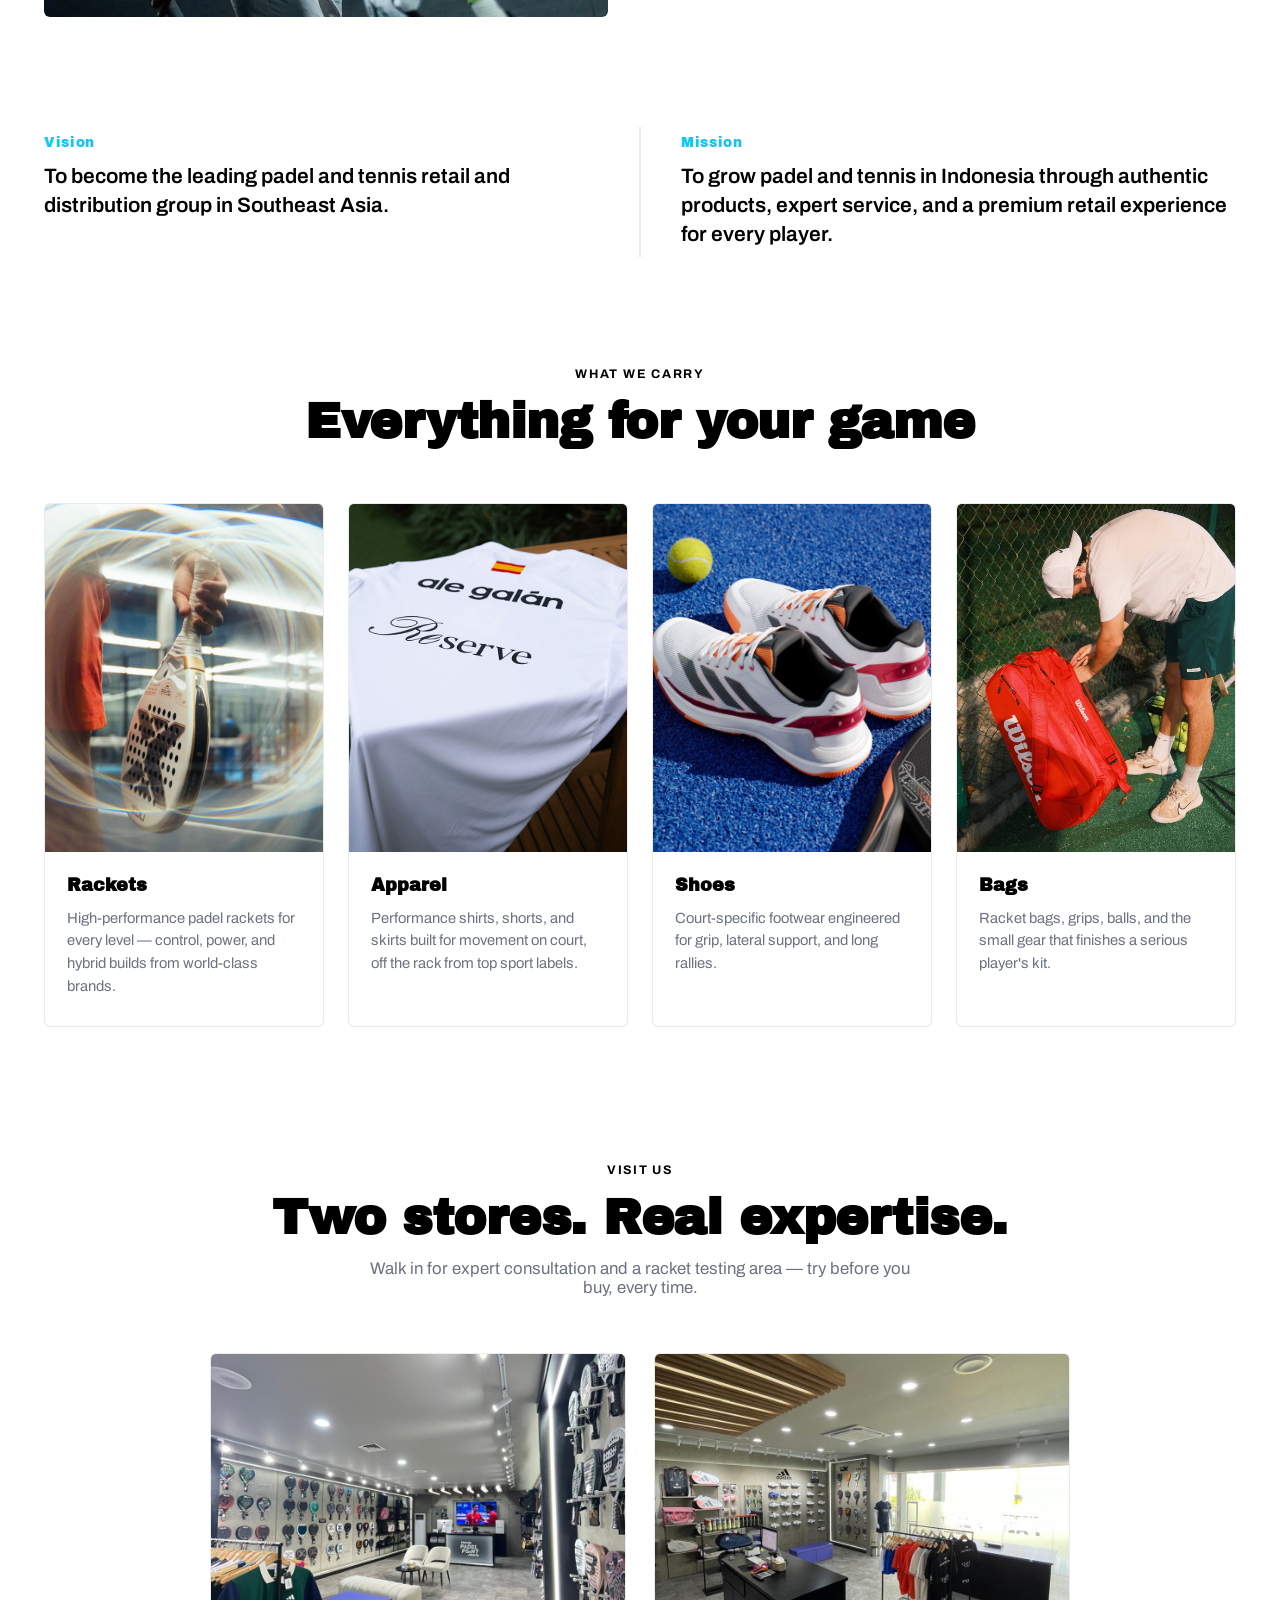
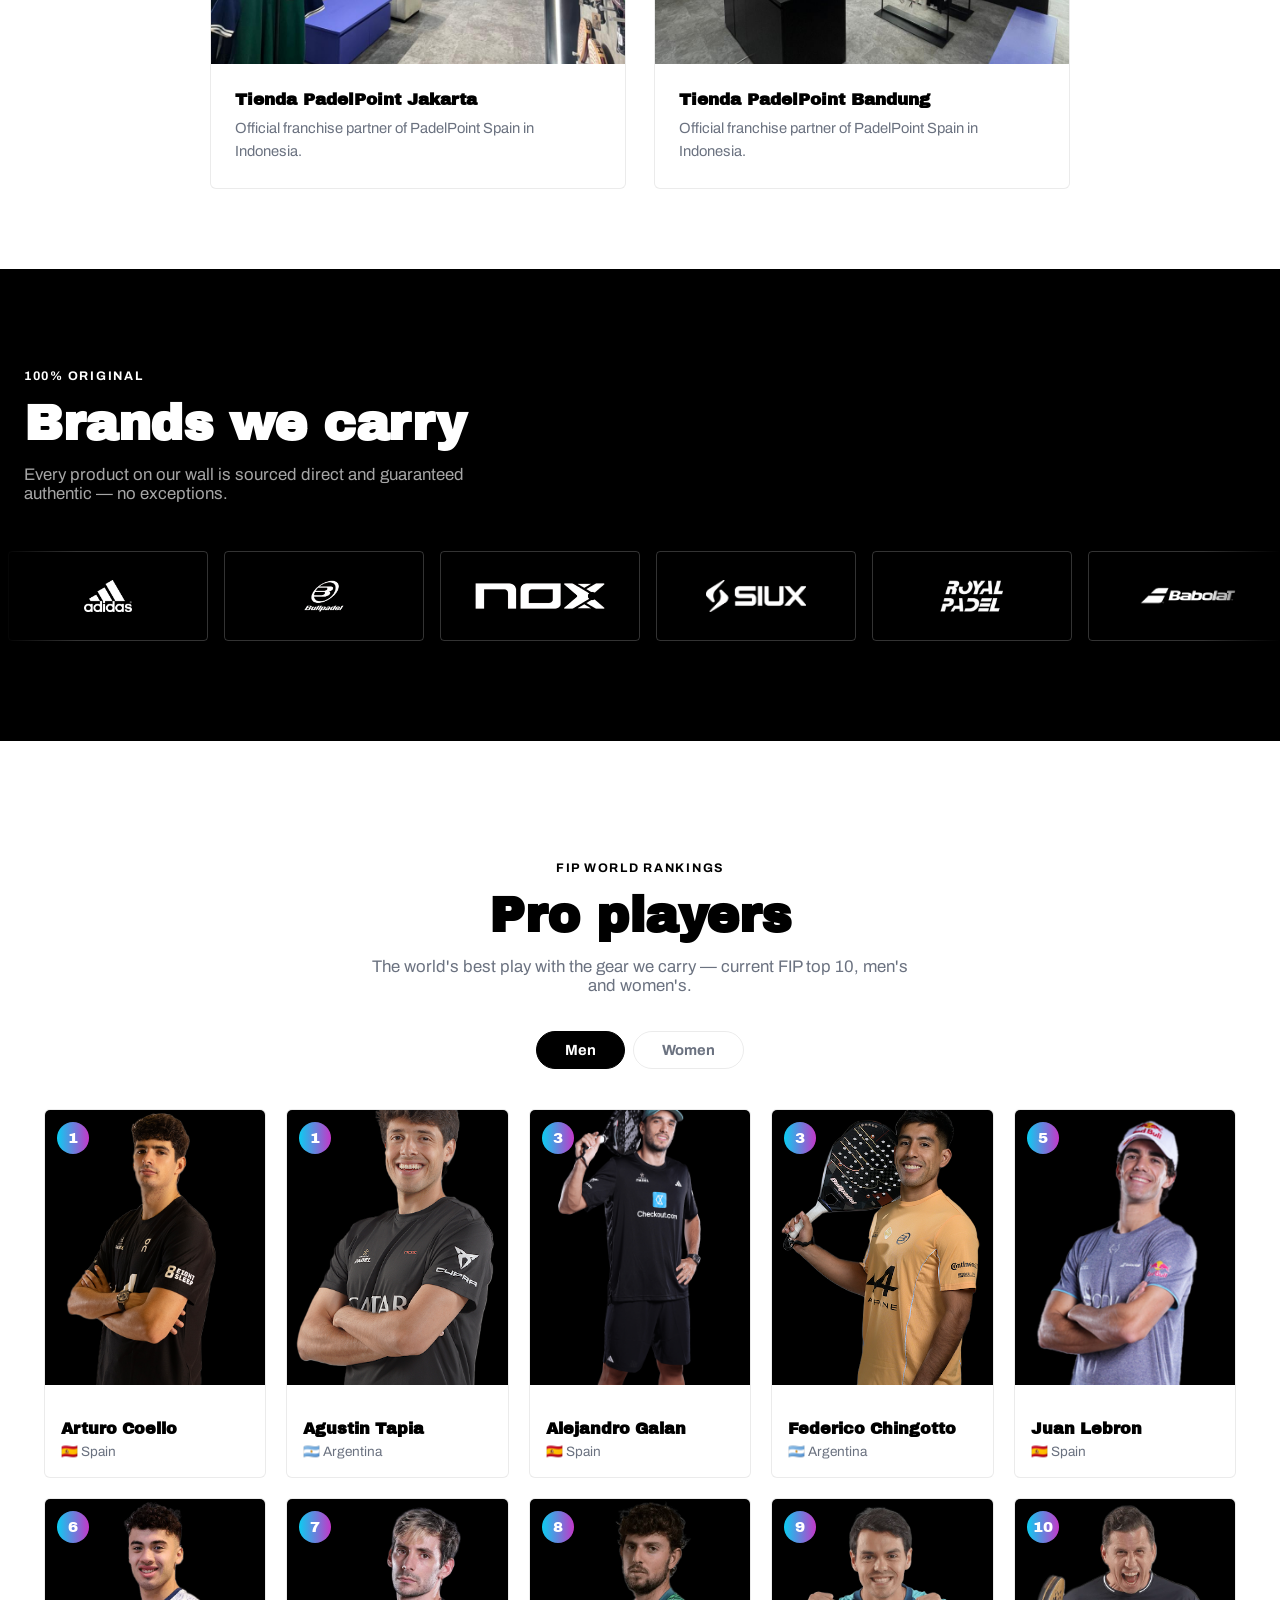
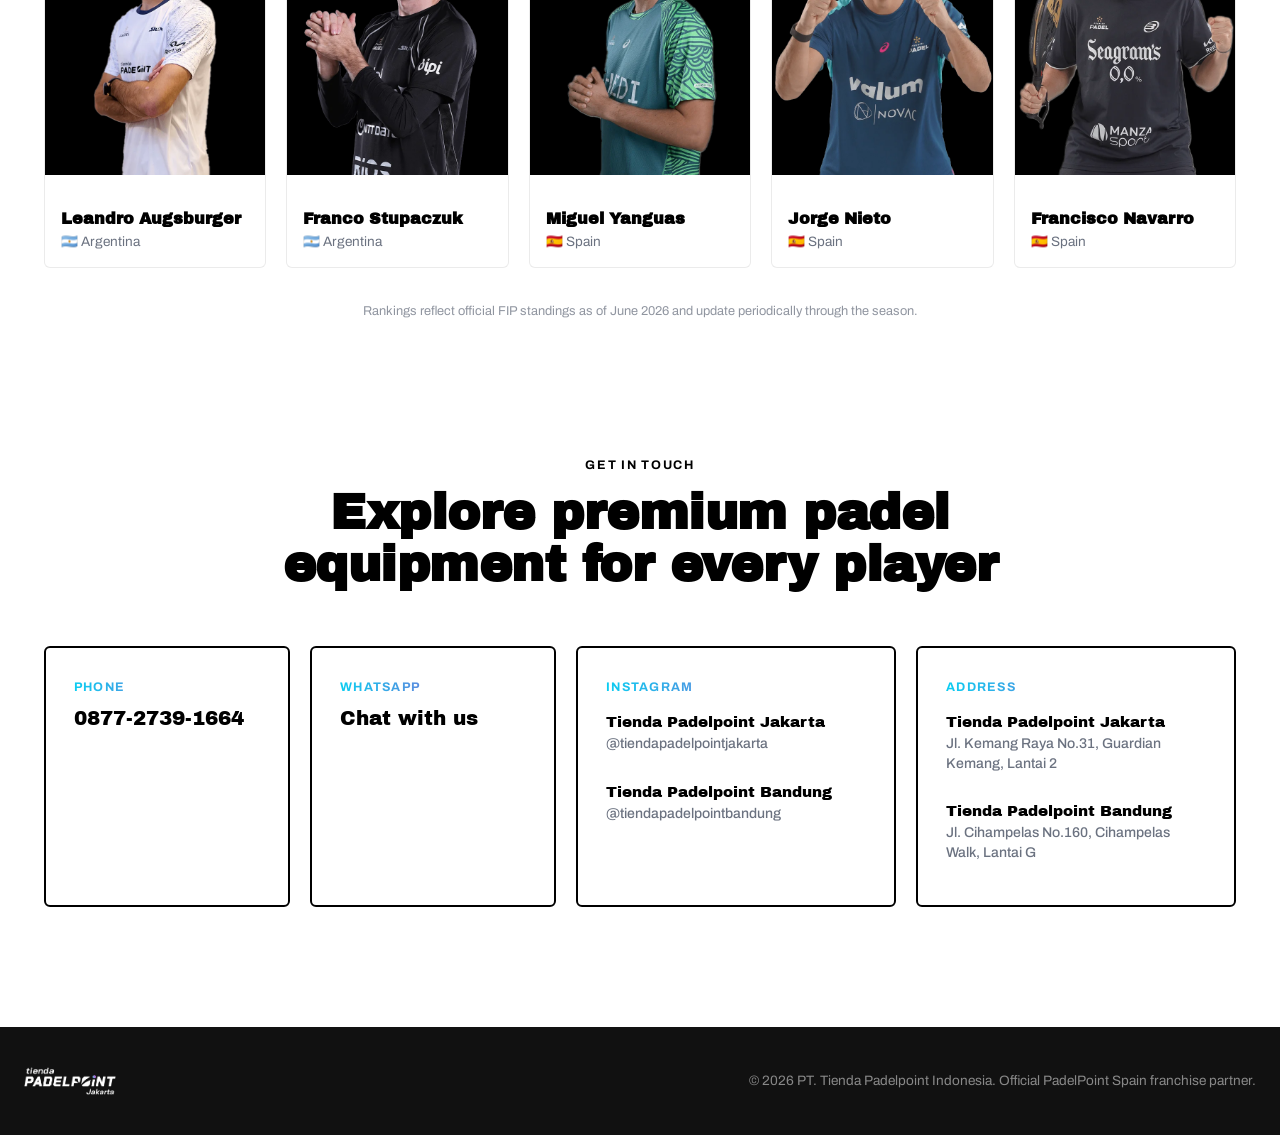
==== commit 1726134f: "Moving the whole stores section under the product section" ====
--- a/index.html
+++ b/index.html
@@ -851,6 +851,7 @@
       </p>
     </section>
 
+    <!-- ===== STORES ===== -->
     <!-- ===== CONTACT ===== -->
     <section class="contact" id="contact">
       <p class="eyebrow eyebrow--center">Get In Touch</p>
--- a/css/style.css
+++ b/css/style.css
@@ -488,7 +488,7 @@
 .products {
   max-width: var(--maxw);
   margin: 0 auto;
-  padding: 0 24px 120px;
+  padding: 0 24px 80px;
 }
 .products__grid {
   display: grid;
@@ -639,7 +639,7 @@
 .players {
   max-width: var(--maxw);
   margin: 0 auto;
-  padding: 120px 24px 40px;
+  padding: 120px 24px 60px;
 }
 .players__sub {
   text-align: center;
@@ -766,7 +766,7 @@
 .stores {
   max-width: var(--maxw);
   margin: 0 auto;
-  padding: 56px 24px 56px;
+  padding: 56px 24px 80px;
 }
 .stores__sub {
   text-align: center;
@@ -830,11 +830,14 @@
   }
 }
 @media (max-width: 640px) {
+  .products {
+    padding: 0 24px 56px;
+  }
+  .stores {
+    padding: 40px 24px 56px;
+  }
   .players {
-    padding: 80px 24px 24px;
-  }
-  .stores {
-    padding: 40px 24px 40px;
+    padding: 80px 24px 40px;
   }
   .contact {
     padding: 40px 24px 80px;
